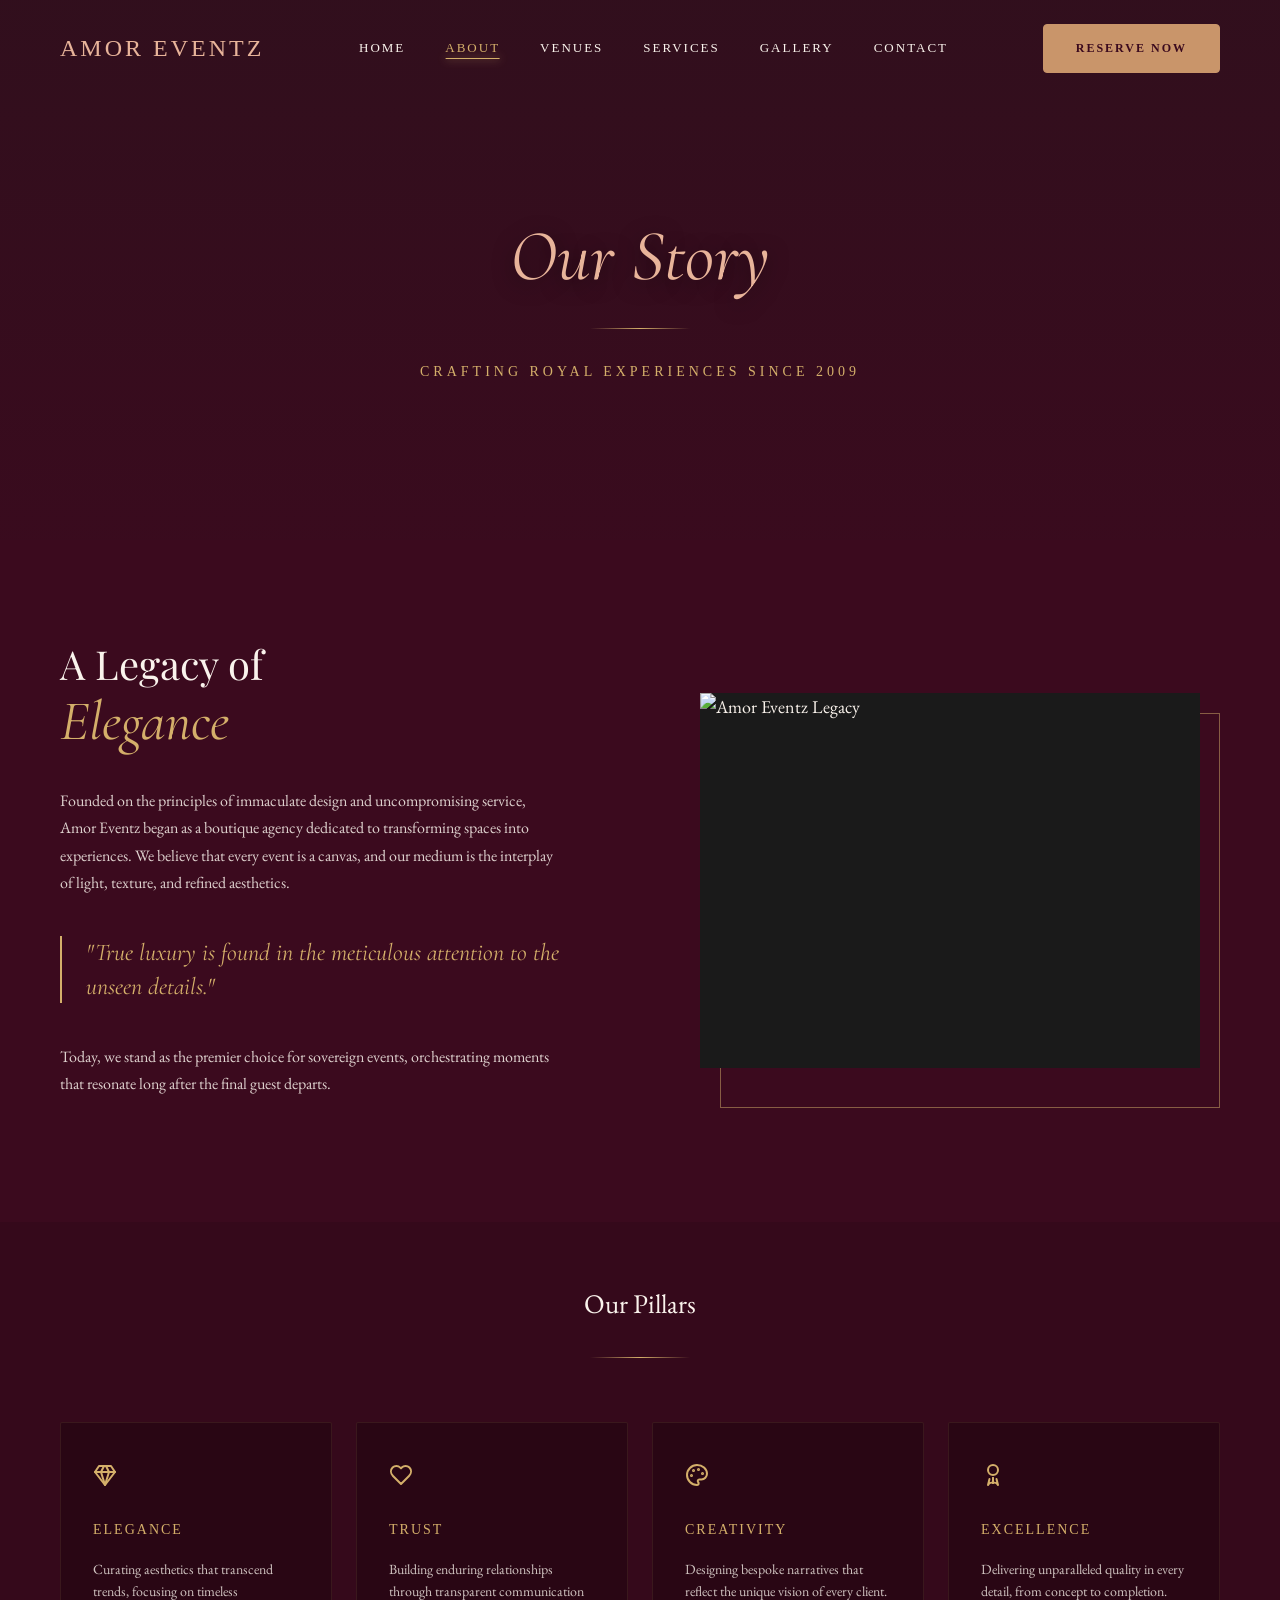
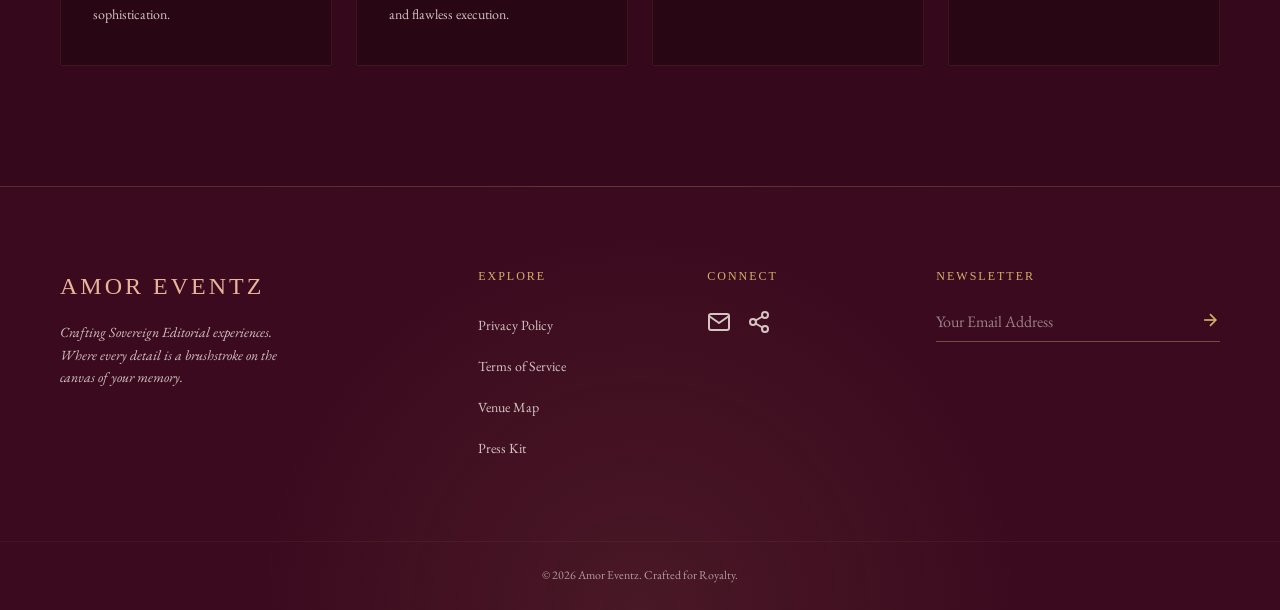
==== about.html @ 38bc00d8 "Initialize project and implement premium redesign with Taj-style sections and fixed navigation" ====
﻿<!DOCTYPE html>
<html lang="en">

<head>
    <meta charset="UTF-8">
    <meta name="viewport" content="width=device-width, initial-scale=1.0">
    <title>About Us | Amor Eventz</title>
    <link rel="preconnect" href="https://fonts.googleapis.com">
    <link rel="preconnect" href="https://fonts.gstatic.com" crossorigin>
    <link
        href="https://fonts.googleapis.com/css2?css=Cinzel:wght@400;600&family=Cormorant+Garamond:ital,wght@0,400;1,600;1,700&family=Playfair+Display:ital,wght@0,400;0,600;1,400&family=EB+Garamond:ital,wght@0,400;1,400&display=swap"
        rel="stylesheet">
    <link rel="stylesheet" href="styles.css">
</head>

<body>
    <nav class="navbar scrolled">
        <div class="nav-container">
            <div class="logo">
                <a href="index.html" class="logo-text">AMOR EVENTZ</a>
            </div>
            <ul class="nav-links">
                <li><a href="index.html">HOME</a></li>
                <li><a href="about.html" class="active">ABOUT</a></li>
                <li><a href="venues.html">VENUES</a></li>
                <li><a href="services.html">SERVICES</a></li>
                <li><a href="gallery.html">GALLERY</a></li>
                <li><a href="contact.html">CONTACT</a></li>
            </ul>
            <a href="pricing.html" class="btn btn-primary">RESERVE NOW</a>
        </div>
    </nav>

    <!-- About Header -->
    <header class="about-header">
        <div class="about-header-bg" style="background-image: url('assets/about-header-placeholder.jpg');"></div>
        <div class="hero-overlay"></div>
        <div class="about-header-content reveal">
            <h1 class="about-title">Our Story</h1>
            <div class="divider-center"></div>
            <p class="about-subtitle">CRAFTING ROYAL EXPERIENCES SINCE 2009</p>
        </div>
    </header>

    <!-- Legacy Section -->
    <section class="legacy-section">
        <div class="legacy-container">
            <div class="legacy-content reveal">
                <h2 class="legacy-title">A Legacy of<br><span>Elegance</span></h2>
                <p>Founded on the principles of immaculate design and uncompromising service, Amor Eventz began as a
                    boutique agency dedicated to transforming spaces into experiences. We believe that every event is a
                    canvas, and our medium is the interplay of light, texture, and refined aesthetics.</p>
                <div class="quote-block">
                    "True luxury is found in the meticulous attention to the unseen details."
                </div>
                <p>Today, we stand as the premier choice for sovereign events, orchestrating moments that resonate long
                    after the final guest departs.</p>
            </div>
            <div class="legacy-image-wrapper reveal delay-1">
                <div class="legacy-image-border"></div>
                <div class="legacy-image">
                    <!-- User provided image goes here -->
                    <img src="assets/legacy-placeholder.jpg" alt="Amor Eventz Legacy">
                </div>
            </div>
        </div>
    </section>

    <!-- Pillars Section -->
    <section class="pillars-section">
        <div class="section-header reveal">
            <h2 class="section-title text-center">Our Pillars</h2>
            <div class="divider-center"></div>
        </div>

        <div class="pillars-grid">
            <div class="pillar-card reveal">
                <div class="pillar-icon">
                    <svg width="24" height="24" viewBox="0 0 24 24" fill="none" stroke="currentColor" stroke-width="2"
                        stroke-linecap="round" stroke-linejoin="round">
                        <path d="M6 3h12l4 6-10 13L2 9Z"></path>
                        <path d="M11 3 8 9l4 13 4-13-3-6"></path>
                        <path d="M2 9h20"></path>
                    </svg>
                </div>
                <h3>ELEGANCE</h3>
                <p>Curating aesthetics that transcend trends, focusing on timeless sophistication.</p>
            </div>

            <div class="pillar-card reveal delay-1">
                <div class="pillar-icon">
                    <svg width="24" height="24" viewBox="0 0 24 24" fill="none" stroke="currentColor" stroke-width="2"
                        stroke-linecap="round" stroke-linejoin="round">
                        <path
                            d="M20.42 4.58a5.4 5.4 0 0 0-7.65 0l-.77.78-.77-.78a5.4 5.4 0 0 0-7.65 0C1.46 6.7 1.33 10.28 4 13l8 8 8-8c2.67-2.72 2.54-6.3.42-8.42z">
                        </path>
                    </svg>
                </div>
                <h3>TRUST</h3>
                <p>Building enduring relationships through transparent communication and flawless execution.</p>
            </div>

            <div class="pillar-card reveal delay-2">
                <div class="pillar-icon">
                    <svg width="24" height="24" viewBox="0 0 24 24" fill="none" stroke="currentColor" stroke-width="2"
                        stroke-linecap="round" stroke-linejoin="round">
                        <circle cx="13.5" cy="6.5" r=".5" fill="currentColor"></circle>
                        <circle cx="17.5" cy="10.5" r=".5" fill="currentColor"></circle>
                        <circle cx="8.5" cy="7.5" r=".5" fill="currentColor"></circle>
                        <circle cx="6.5" cy="12.5" r=".5" fill="currentColor"></circle>
                        <path
                            d="M12 2C6.5 2 2 6.5 2 12s4.5 10 10 10c.926 0 1.648-.746 1.648-1.688 0-.437-.18-.835-.437-1.125-.29-.289-.438-.652-.438-1.125a1.64 1.64 0 0 1 1.668-1.668h1.996c3.051 0 5.555-2.503 5.555-5.554C21.965 6.012 17.461 2 12 2z">
                        </path>
                    </svg>
                </div>
                <h3>CREATIVITY</h3>
                <p>Designing bespoke narratives that reflect the unique vision of every client.</p>
            </div>

            <div class="pillar-card reveal delay-3">
                <div class="pillar-icon">
                    <svg width="24" height="24" viewBox="0 0 24 24" fill="none" stroke="currentColor" stroke-width="2"
                        stroke-linecap="round" stroke-linejoin="round">
                        <path d="M12 15v5s3-1.5 5 2l-1.5-6"></path>
                        <path d="M12 15v5s-3-1.5-5 2l1.5-6"></path>
                        <circle cx="12" cy="7" r="5"></circle>
                    </svg>
                </div>
                <h3>EXCELLENCE</h3>
                <p>Delivering unparalleled quality in every detail, from concept to completion.</p>
            </div>
        </div>
    </section>

    <!-- Footer -->
    <footer class="footer border-top">
        <div class="footer-container">
            <div class="footer-brand">
                <a href="index.html" class="logo-text">AMOR EVENTZ</a>
                <p style="margin-top: 16px; font-size: 14px; opacity: 0.8; max-width: 250px;">Crafting Sovereign
                    Editorial experiences. Where every detail is a brushstroke on the canvas of your memory.</p>
            </div>
            <div class="footer-links">
                <h4>EXPLORE</h4>
                <ul>
                    <li><a href="#">Privacy Policy</a></li>
                    <li><a href="#">Terms of Service</a></li>
                    <li><a href="#">Venue Map</a></li>
                    <li><a href="#">Press Kit</a></li>
                </ul>
            </div>
            <div class="footer-social">
                <h4>CONNECT</h4>
                <div class="social-icons">
                    <svg width="24" height="24" viewBox="0 0 24 24" fill="none" stroke="currentColor" stroke-width="2"
                        stroke-linecap="round" stroke-linejoin="round">
                        <path d="M4 4h16c1.1 0 2 .9 2 2v12c0 1.1-.9 2-2 2H4c-1.1 0-2-.9-2-2V6c0-1.1.9-2 2-2z"></path>
                        <polyline points="22,6 12,13 2,6"></polyline>
                    </svg>
                    <svg width="24" height="24" viewBox="0 0 24 24" fill="none" stroke="currentColor" stroke-width="2"
                        stroke-linecap="round" stroke-linejoin="round">
                        <circle cx="18" cy="5" r="3"></circle>
                        <circle cx="6" cy="12" r="3"></circle>
                        <circle cx="18" cy="19" r="3"></circle>
                        <line x1="8.59" y1="13.51" x2="15.42" y2="17.49"></line>
                        <line x1="15.41" y1="6.51" x2="8.59" y2="10.49"></line>
                    </svg>
                </div>
            </div>
            <div class="footer-newsletter">
                <h4>NEWSLETTER</h4>
                <form class="newsletter-form">
                    <input type="email" placeholder="Your Email Address">
                    <button type="submit">
                        <svg width="20" height="20" viewBox="0 0 24 24" fill="none" stroke="currentColor"
                            stroke-width="2">
                            <line x1="5" y1="12" x2="19" y2="12"></line>
                            <polyline points="12 5 19 12 12 19"></polyline>
                        </svg>
                    </button>
                </form>
            </div>
        </div>
        <div class="footer-bottom">
            <p>&copy; 2026 Amor Eventz. Crafted for Royalty.</p>
        </div>
    </footer>

    <script src="script.js"></script>
</body>

</html>
---- styles.css ----
﻿:root {
    /* Color Palette */
    --clr-burgundy: #3B0A1E;
    --clr-rose-gold: #C9956A;
    --clr-rose-gold-light: #E8B49A;
    --clr-warm-gold: #D4AF6A;
    --clr-blush: #F2C4C4;
    --clr-ivory: #FAF3EC;
    --clr-charcoal: #1A1A1A;
    --clr-teal: #2A7F8A;

    /* Typography */
    --font-display: 'Cormorant Garamond', serif;
    --font-heading: 'Playfair Display', serif;
    --font-nav: 'Cinzel', serif;
    --font-body: 'EB Garamond', serif;

    /* Layout */
    --container-width: 1440px;
    --side-margin: 120px;
    --grid-gap: 80px;

    /* Shadows */
    --shadow-gold: 0 10px 30px rgba(201, 149, 106, 0.25);
    
    /* Transitions */
    --transition-smooth: all 0.4s cubic-bezier(0.25, 1, 0.5, 1);
}

* {
    margin: 0;
    padding: 0;
    box-sizing: border-box;
}

html {
    scroll-behavior: smooth;
}

body {
    background-color: var(--clr-burgundy);
    color: var(--clr-ivory);
    font-family: var(--font-body);
    font-size: 18px;
    line-height: 1.6;
    overflow-x: hidden;
}

/* Typography Base */
h1, h2, h3, h4, .subtitle {
    margin: 0;
    font-weight: normal;
}

.subtitle {
    font-family: var(--font-nav);
    font-size: 14px;
    letter-spacing: 4px;
    color: var(--clr-warm-gold);
    text-transform: uppercase;
}

.logo-text {
    font-family: var(--font-nav);
    font-size: 24px;
    letter-spacing: 3px;
    color: var(--clr-rose-gold-light);
}

a {
    text-decoration: none;
    color: inherit;
}

ul {
    list-style: none;
}

/* Utility */
.text-center {
    text-align: center;
}

.divider, .divider-center {
    width: 100px;
    height: 1px;
    background: linear-gradient(90deg, transparent, var(--clr-warm-gold), transparent);
    margin: 32px 0;
}
.divider-center {
    margin: 32px auto;
}

/* Navigation */
.navbar {
    position: fixed;
    top: 0;
    width: 100%;
    z-index: 1000;
    padding: 24px 0;
    transition: var(--transition-smooth);
}

.navbar.scrolled {
    background: rgba(59, 10, 30, 0.95);
    backdrop-filter: blur(10px);
    padding: 16px 0;
    box-shadow: 0 4px 20px rgba(0,0,0,0.3);
}

.nav-container {
    max-width: var(--container-width);
    margin: 0 auto;
    padding: 0 var(--side-margin);
    display: flex;
    justify-content: space-between;
    align-items: center;
}

.nav-links {
    display: flex;
    gap: 40px;
    font-family: var(--font-nav);
    font-size: 13px;
    letter-spacing: 2px;
}

.nav-links li a {
    position: relative;
    padding-bottom: 4px;
    transition: color 0.3s ease;
}

.nav-links li a::after {
    content: '';
    position: absolute;
    bottom: 0;
    left: 50%;
    width: 0;
    height: 1px;
    background-color: var(--clr-warm-gold);
    transition: var(--transition-smooth);
    transform: translateX(-50%);
    box-shadow: 0 0 8px var(--clr-warm-gold);
}

.nav-links li a:hover {
    color: var(--clr-warm-gold);
}

.nav-links li a:hover::after {
    width: 100%;
}

/* Buttons */
.btn {
    font-family: var(--font-nav);
    font-size: 12px;
    letter-spacing: 2px;
    padding: 14px 32px;
    border-radius: 4px;
    cursor: pointer;
    transition: var(--transition-smooth);
    text-transform: uppercase;
    display: inline-block;
}

.btn-primary {
    background-color: var(--clr-rose-gold);
    color: var(--clr-burgundy);
    border: 1px solid var(--clr-rose-gold);
    font-weight: 600;
}

.btn-primary:hover {
    background-color: var(--clr-rose-gold-light);
    border-color: var(--clr-rose-gold-light);
    box-shadow: var(--shadow-gold);
}

.btn-outline {
    background-color: transparent;
    color: var(--clr-ivory);
    border: 1px solid var(--clr-warm-gold);
    border-top: 1px solid var(--clr-warm-gold);
    border-bottom: 1px solid var(--clr-warm-gold);
    border-left: none;
    border-right: none;
    padding: 12px 32px;
    border-radius: 0;
}

.btn-outline:hover {
    background-color: rgba(212, 175, 106, 0.1);
    color: var(--clr-warm-gold);
    text-shadow: 0 0 8px rgba(212, 175, 106, 0.5);
}

/* Hero Section */
.hero {
    height: 100vh;
    display: flex;
    align-items: center;
    justify-content: center;
    text-align: center;
    position: relative;
    background: url('assets/hero_background.png') no-repeat center center / cover;
}

.hero-overlay {
    position: absolute;
    inset: 0;
    z-index: 2;
    background: linear-gradient(to right, rgba(10,0,5,0.75) 0%, rgba(10,0,5,0.3) 55%, rgba(10,0,5,0.05) 100%), linear-gradient(to top, rgba(10,0,5,0.9) 0%, rgba(10,0,5,0.3) 40%, transparent 100%);
}

.hero-content {
    position: relative;
    z-index: 10;
    max-width: 900px;
    padding: 0 20px;
}

.hero .subtitle {
    margin-bottom: 24px;
}

.hero-title {
    font-family: var(--font-display);
    font-size: 88px;
    font-style: italic;
    font-weight: 600;
    color: var(--clr-rose-gold-light);
    line-height: 1.1;
    margin-bottom: 16px;
    text-shadow: 0 4px 20px rgba(0,0,0,0.5);
}

.hero .divider {
    margin: 40px auto;
}

/* Marquee Section */
.marquee-section {
    padding: 24px 0;
    border-top: 1px solid rgba(212, 175, 106, 0.2);
    border-bottom: 1px solid rgba(212, 175, 106, 0.2);
    font-family: var(--font-nav);
    font-size: 12px;
    letter-spacing: 4px;
    color: var(--clr-warm-gold);
    background: rgba(0,0,0,0.2);
    overflow: hidden;
}

.marquee {
    width: 100%;
    overflow: hidden;
    white-space: nowrap;
}

.marquee-inner {
    display: inline-block;
    animation: marquee 30s linear infinite;
}

.marquee-inner span {
    padding-right: 40px;
}

@keyframes marquee {
    0% { transform: translateX(0); }
    100% { transform: translateX(-50%); }
}

/* About Section */
.about {
    max-width: var(--container-width);
    margin: 128px auto;
    padding: 0 var(--side-margin);
}

.about-container {
    display: grid;
    grid-template-columns: 1.2fr 1fr;
    gap: var(--grid-gap);
    align-items: center;
}

.about-images {
    position: relative;
    height: 600px;
}

.about-images img {
    position: absolute;
    width: 70%;
    height: 80%;
    object-fit: cover;
    border-radius: 0; /* Editorial style */
    box-shadow: 0 20px 50px rgba(0,0,0,0.5);
    transition: var(--transition-smooth);
}

.img-back {
    top: 0;
    left: 0;
    z-index: 1;
}

.img-front {
    bottom: 0;
    right: 0;
    z-index: 2;
    width: 60% !important;
    height: 70% !important;
}

.about-images:hover .img-front {
    transform: translate(-10px, -10px);
    box-shadow: var(--shadow-gold);
}

.about-content {
    padding-right: 40px;
}

.about-content .section-title {
    font-family: var(--font-heading);
    font-size: 40px;
    color: var(--clr-rose-gold);
    margin-bottom: 32px;
    line-height: 1.2;
}

.about-content p {
    color: var(--clr-ivory);
    opacity: 0.9;
    margin-bottom: 48px;
    font-size: 18px;
}

.stats {
    display: flex;
    justify-content: space-between;
    border-top: 1px solid rgba(212, 175, 106, 0.2);
    border-bottom: 1px solid rgba(212, 175, 106, 0.2);
    padding: 32px 0;
}

.stat-item {
    text-align: center;
    border-right: 1px solid rgba(212, 175, 106, 0.2);
    padding: 0 16px;
    flex: 1;
}
.stat-item:last-child {
    border-right: none;
}

.stat-number {
    display: block;
    font-family: var(--font-heading);
    font-size: 36px;
    color: var(--clr-ivory);
    margin-bottom: 8px;
}

.stat-label {
    font-family: var(--font-nav);
    font-size: 10px;
    letter-spacing: 2px;
    color: var(--clr-warm-gold);
}

/* Venues Section */
.venues {
    background-color: rgba(0,0,0,0.15);
    padding: 128px 0;
}

.venues .section-header {
    text-align: center;
    max-width: var(--container-width);
    margin: 0 auto 64px auto;
}

.venues .section-header .section-title {
    font-family: var(--font-heading);
    font-size: 48px;
    color: var(--clr-rose-gold-light);
    margin-top: 16px;
}

.venues-grid {
    max-width: var(--container-width);
    margin: 0 auto 64px auto;
    padding: 0 var(--side-margin);
    display: grid;
    grid-template-columns: repeat(3, 1fr);
    gap: 40px;
}

.venue-card {
    background: transparent;
    border-radius: 8px;
    overflow: hidden;
    cursor: pointer;
    transition: var(--transition-smooth);
}

.card-image-wrapper {
    position: relative;
    overflow: hidden;
    border-radius: 8px;
    margin-bottom: 24px;
    aspect-ratio: 4/5;
}

.card-image-wrapper img {
    width: 100%;
    height: 100%;
    object-fit: cover;
    transition: var(--transition-smooth);
}

.card-image-wrapper::after {
    content: '';
    position: absolute;
    inset: 0;
    box-shadow: inset 0 0 100px rgba(59, 10, 30, 0.8);
    pointer-events: none;
}

.venue-card:hover .card-image-wrapper img {
    transform: scale(1.05);
}

.venue-card:hover {
    transform: translateY(-10px);
}

.card-content h3 {
    font-family: var(--font-heading);
    font-size: 28px;
    color: var(--clr-warm-gold);
    margin-bottom: 8px;
}

.card-content p {
    font-family: var(--font-nav);
    font-size: 10px;
    letter-spacing: 2px;
    color: var(--clr-ivory);
    opacity: 0.6;
}

/* Footer */
.footer {
    padding: 80px 0 24px 0;
    background: var(--clr-burgundy);
    background-image: radial-gradient(circle at bottom center, rgba(201, 149, 106, 0.1) 0%, transparent 50%);
    border-top: 1px solid rgba(212, 175, 106, 0.2);
}

.footer-container {
    max-width: var(--container-width);
    margin: 0 auto;
    padding: 0 var(--side-margin);
    display: grid;
    grid-template-columns: 2fr 1fr 1fr 1.5fr;
    gap: 40px;
    margin-bottom: 80px;
}

.footer-brand p {
    font-family: var(--font-body);
    font-style: italic;
    opacity: 0.8;
    margin-top: 16px;
    max-width: 250px;
}

.footer h4 {
    font-family: var(--font-nav);
    font-size: 12px;
    letter-spacing: 2px;
    color: var(--clr-warm-gold);
    margin-bottom: 24px;
}

.footer-links ul {
    display: flex;
    flex-direction: column;
    gap: 12px;
}

.footer-links li a {
    font-size: 14px;
    opacity: 0.8;
    transition: var(--transition-smooth);
}

.footer-links li a:hover {
    color: var(--clr-rose-gold);
    opacity: 1;
}

.social-icons {
    display: flex;
    gap: 16px;
}

.social-icons svg {
    cursor: pointer;
    opacity: 0.8;
    transition: var(--transition-smooth);
}

.social-icons svg:hover {
    color: var(--clr-rose-gold);
    opacity: 1;
}

.newsletter-form {
    display: flex;
    border-bottom: 1px solid rgba(212, 175, 106, 0.4);
    padding-bottom: 8px;
}

.newsletter-form input {
    background: transparent;
    border: none;
    color: var(--clr-ivory);
    font-family: var(--font-body);
    font-size: 16px;
    flex-grow: 1;
    outline: none;
}

.newsletter-form input::placeholder {
    color: rgba(250, 243, 236, 0.5);
}

.newsletter-form button {
    background: transparent;
    border: none;
    color: var(--clr-warm-gold);
    cursor: pointer;
    transition: var(--transition-smooth);
}

.newsletter-form button:hover {
    color: var(--clr-rose-gold);
    transform: translateX(4px);
}

.footer-bottom {
    text-align: center;
    padding-top: 24px;
    border-top: 1px solid rgba(212, 175, 106, 0.1);
    font-size: 12px;
    opacity: 0.6;
}

/* Animations */
.reveal {
    opacity: 0;
    transform: translateY(40px);
    transition: all 0.8s cubic-bezier(0.25, 1, 0.5, 1);
}

.reveal.active {
    opacity: 1;
    transform: translateY(0);
}

.delay-1 { transition-delay: 0.2s; }
.delay-2 { transition-delay: 0.4s; }

/* Responsive adjustments */
@media (max-width: 1280px) {
    :root {
        --side-margin: 60px;
    }
}
@media (max-width: 900px) {
    .about-container, .venues-grid, .footer-container {
        grid-template-columns: 1fr;
    }
    .about-images {
        height: 400px;
    }
    .nav-links {
        display: none;
    }
}
/* ===== VENUES PAGE STYLES ===== */

/* Active Nav Link */
.nav-links li a.active {
    color: var(--clr-warm-gold);
}
.nav-links li a.active::after {
    width: 100%;
}

/* Page Header */
.page-header {
    background-color: var(--clr-burgundy);
    padding: 180px var(--side-margin) 32px var(--side-margin);
    max-width: var(--container-width);
    margin: 0 auto;
}
.page-header-container {
    display: flex;
    justify-content: space-between;
    align-items: flex-end;
    border-bottom: 1px solid rgba(212, 175, 106, 0.2);
    padding-bottom: 32px;
}
.page-title {
    font-family: var(--font-display);
    font-size: 72px;
    font-style: italic;
    color: var(--clr-rose-gold-light);
    line-height: 1;
    margin-top: 16px;
}
.btn.border-all {
    border: 1px solid var(--clr-warm-gold);
    display: flex;
    align-items: center;
}

/* Filter Bar */
.filter-bar {
    max-width: var(--container-width);
    margin: 0 auto;
    padding: 0 var(--side-margin);
    margin-bottom: 64px;
}
.filter-menu {
    display: flex;
    justify-content: center;
    gap: 64px;
    margin-top: 32px;
}
.filter-menu li a {
    font-family: var(--font-nav);
    font-size: 11px;
    letter-spacing: 2px;
    color: var(--clr-ivory);
    opacity: 0.6;
    padding-bottom: 8px;
    transition: var(--transition-smooth);
    text-transform: uppercase;
}
.filter-menu li a:hover, .filter-menu li a.active {
    opacity: 1;
    color: var(--clr-warm-gold);
    border-bottom: 2px solid var(--clr-warm-gold);
}
.filter-divider {
    height: 1px;
    background-color: rgba(212, 175, 106, 0.2);
    margin-top: 24px;
}

/* Venue List */
.venue-list {
    max-width: var(--container-width);
    margin: 0 auto 128px auto;
    padding: 0 var(--side-margin);
}

.venue-row {
    display: grid;
    grid-template-columns: 1fr 1.2fr;
    gap: var(--grid-gap);
    align-items: center;
    margin-bottom: 128px;
}

.venue-row.reverse {
    grid-template-columns: 1.2fr 1fr;
}

.venue-info {
    padding: 32px 0;
}

.venue-title {
    font-family: var(--font-display);
    font-size: 48px;
    font-style: italic;
    color: var(--clr-warm-gold);
    margin-bottom: 24px;
}

.venue-desc {
    font-size: 16px;
    opacity: 0.85;
    margin-bottom: 40px;
    max-width: 90%;
}

.venue-stats {
    display: flex;
    gap: 64px;
    border-top: 1px solid rgba(212, 175, 106, 0.2);
    border-bottom: 1px solid rgba(212, 175, 106, 0.2);
    padding: 24px 0;
    margin-bottom: 40px;
    background: rgba(0,0,0,0.1);
}

.v-stat {
    display: flex;
    flex-direction: column;
    padding-left: 24px;
}

.v-stat-label {
    font-family: var(--font-nav);
    font-size: 10px;
    letter-spacing: 2px;
    color: var(--clr-warm-gold);
    margin-bottom: 8px;
}

.v-stat-val {
    font-family: var(--font-body);
    font-size: 20px;
    color: var(--clr-ivory);
}

.venue-image .image-placeholder {
    width: 100%;
    aspect-ratio: 1/1;
    background-color: rgba(255,255,255,0.05); /* Placeholder background */
    border-radius: 4px;
    overflow: hidden;
    position: relative;
    border: 1px solid rgba(212, 175, 106, 0.1);
}

.venue-image img {
    width: 100%;
    height: 100%;
    object-fit: cover;
    display: block;
}

/* Virtual Tour Section */
.virtual-tour {
    position: relative;
    height: 600px;
    display: flex;
    align-items: center;
    justify-content: center;
    overflow: hidden;
    margin-bottom: 120px;
}
.tour-bg-placeholder {
    position: absolute;
    inset: 0;
    background-color: var(--clr-charcoal);
    background-size: cover;
    background-position: center;
    opacity: 0.5;
}
.tour-overlay {
    position: absolute;
    inset: 0;
    background: linear-gradient(135deg, rgba(59, 10, 30, 0.6) 0%, rgba(20, 0, 10, 0.8) 100%);
}
.tour-box {
    position: relative;
    z-index: 10;
    background: rgba(59, 10, 30, 0.4);
    backdrop-filter: blur(12px);
    border: 1px solid rgba(212, 175, 106, 0.3);
    padding: 64px 80px;
    text-align: center;
    border-radius: 4px;
    box-shadow: 0 20px 40px rgba(0,0,0,0.5);
}
.tour-box .subtitle {
    margin-bottom: 16px;
}
.tour-title {
    font-family: var(--font-display);
    font-size: 40px;
    font-style: italic;
    color: var(--clr-warm-gold);
    margin-bottom: 40px;
}
.play-btn {
    width: 64px;
    height: 64px;
    border: 1px solid var(--clr-ivory);
    background: transparent;
    color: var(--clr-ivory);
    display: inline-flex;
    align-items: center;
    justify-content: center;
    cursor: pointer;
    transition: var(--transition-smooth);
    border-radius: 2px;
}
.play-btn:hover {
    background: var(--clr-warm-gold);
    border-color: var(--clr-warm-gold);
    color: var(--clr-burgundy);
    box-shadow: 0 0 20px rgba(212, 175, 106, 0.5);
}
.play-btn svg {
    margin-left: 4px;
}

/* Responsive adjustments for Venues */
@media (max-width: 900px) {
    .page-header-container {
        flex-direction: column;
        align-items: flex-start;
        gap: 24px;
    }
    .venue-row, .venue-row.reverse {
        grid-template-columns: 1fr;
    }
    .venue-row.reverse .venue-image {
        order: -1; /* Always image first on mobile if possible, or leave as is */
    }
    .venue-stats {
        flex-direction: column;
        gap: 16px;
        padding-left: 16px;
    }
    .v-stat {
        padding-left: 0;
    }
    .tour-box {
        padding: 40px 32px;
        width: 90%;
    }
}


/* ===== SERVICES PAGE STYLES ===== */

/* Services Header */
.services-header {
    position: relative;
    height: 70vh;
    display: flex;
    align-items: center;
    justify-content: center;
    text-align: center;
    overflow: hidden;
}
.services-header-bg {
    position: absolute;
    inset: 0;
    background-size: cover;
    background-position: center;
    background-color: var(--clr-charcoal);
    z-index: 0;
}
.services-header .hero-overlay {
    background: linear-gradient(to bottom, rgba(59, 10, 30, 0.7) 0%, rgba(59, 10, 30, 0.95) 100%);
}
.services-header-content {
    position: relative;
    z-index: 10;
    max-width: 800px;
    padding: 0 var(--side-margin);
    margin-top: 80px;
}
.services-title {
    font-family: var(--font-display);
    font-size: 72px;
    font-style: italic;
    color: var(--clr-rose-gold-light);
    line-height: 1.1;
    text-shadow: 0 4px 20px rgba(0,0,0,0.5);
}
.services-subtitle {
    font-size: 20px;
    color: var(--clr-ivory);
    opacity: 0.9;
    line-height: 1.6;
}

/* Royal Offerings */
.offerings {
    padding: 100px 0;
    background-color: rgba(0,0,0,0.1);
}
.offerings-grid {
    max-width: var(--container-width);
    margin: 0 auto;
    padding: 0 var(--side-margin);
    display: grid;
    grid-template-columns: repeat(3, 1fr);
    gap: 40px;
}
.offering-card {
    background: rgba(30, 5, 15, 0.5);
    border: 1px solid rgba(212, 175, 106, 0.1);
    border-radius: 8px;
    padding: 48px 40px;
    transition: var(--transition-smooth);
    position: relative;
    overflow: hidden;
}
.offering-card::before {
    content: '';
    position: absolute;
    top: 0;
    left: 0;
    right: 0;
    height: 3px;
    background: linear-gradient(90deg, transparent, var(--clr-warm-gold), transparent);
    opacity: 0;
    transition: var(--transition-smooth);
}
.offering-card:hover {
    transform: translateY(-8px);
    box-shadow: 0 20px 40px rgba(0,0,0,0.3);
    border-color: rgba(212, 175, 106, 0.3);
    background: rgba(45, 8, 23, 0.8);
}
.offering-card:hover::before {
    opacity: 1;
}
.offering-icon {
    font-size: 32px;
    margin-bottom: 24px;
    color: var(--clr-warm-gold);
}
.offering-title {
    font-family: var(--font-heading);
    font-size: 24px;
    color: var(--clr-warm-gold);
    margin-bottom: 16px;
    font-weight: 400;
}
.offering-desc {
    font-size: 14px;
    opacity: 0.8;
    margin-bottom: 24px;
    line-height: 1.7;
}
.offering-list {
    list-style: none;
}
.offering-list li {
    font-size: 13px;
    opacity: 0.7;
    margin-bottom: 12px;
    position: relative;
    padding-left: 16px;
}
.offering-list li::before {
    content: '" ';
    color: var(--clr-warm-gold);
    position: absolute;
    left: 0;
    top: -2px;
}

/* The Journey to Perfection */
.journey {
    padding: 100px 0 120px 0;
}
.journey-container {
    max-width: 1000px;
    margin: 64px auto 0 auto;
    position: relative;
    padding: 0 40px;
}
.journey-line {
    position: absolute;
    top: 32px;
    left: 100px;
    right: 100px;
    height: 1px;
    border-top: 1px dashed rgba(212, 175, 106, 0.4);
    z-index: 1;
}
.journey-steps {
    display: flex;
    justify-content: space-between;
    position: relative;
    z-index: 2;
}
.journey-step {
    text-align: center;
    width: 200px;
    display: flex;
    flex-direction: column;
    align-items: center;
}
.step-icon-box {
    width: 64px;
    height: 64px;
    background: var(--clr-burgundy);
    border: 1px solid var(--clr-warm-gold);
    border-radius: 8px; /* Slightly rounded square */
    display: flex;
    align-items: center;
    justify-content: center;
    color: var(--clr-warm-gold);
    margin-bottom: 24px;
    transition: var(--transition-smooth);
    box-shadow: 0 4px 10px rgba(0,0,0,0.3);
}
.journey-step:hover .step-icon-box {
    background: rgba(212, 175, 106, 0.1);
    transform: scale(1.1);
    box-shadow: 0 0 20px rgba(212, 175, 106, 0.3);
}
.step-title {
    font-family: var(--font-nav);
    font-size: 13px;
    letter-spacing: 2px;
    color: var(--clr-warm-gold);
    margin-bottom: 12px;
}
.step-desc {
    font-size: 12px;
    opacity: 0.7;
    line-height: 1.6;
}

/* Bespoke Enhancements */
.enhancements {
    padding: 60px 0 120px 0;
    background: rgba(0,0,0,0.15);
    border-top: 1px solid rgba(212, 175, 106, 0.1);
}
.enhancements-list {
    max-width: 900px;
    margin: 0 auto;
    display: flex;
    flex-wrap: wrap;
    justify-content: center;
    gap: 16px;
    padding: 0 20px;
}
.enhancement-tag {
    font-family: var(--font-nav);
    font-size: 10px;
    letter-spacing: 2px;
    color: var(--clr-ivory);
    border: 1px solid rgba(212, 175, 106, 0.3);
    padding: 12px 24px;
    border-radius: 4px;
    transition: var(--transition-smooth);
    cursor: default;
}
.enhancement-tag:hover {
    border-color: var(--clr-warm-gold);
    color: var(--clr-warm-gold);
    background: rgba(212, 175, 106, 0.05);
}

/* Responsive Adjustments for Services */
@media (max-width: 900px) {
    .offerings-grid {
        grid-template-columns: 1fr;
    }
    .journey-line {
        display: none;
    }
    .journey-steps {
        flex-direction: column;
        gap: 48px;
        align-items: center;
    }
    .journey-step {
        width: 80%;
    }
    .services-title {
        font-size: 48px;
    }
}


/* ===== GALLERY PAGE STYLES ===== */

/* Gallery Header */
.gallery-header {
    padding: 180px var(--side-margin) 60px var(--side-margin);
    background-color: var(--clr-burgundy);
    display: flex;
    justify-content: center;
}
.gallery-header-box {
    position: relative;
    max-width: 900px;
    width: 100%;
    border: 1px solid rgba(212, 175, 106, 0.2);
    border-radius: 4px;
    overflow: hidden;
    padding: 64px 40px;
    display: flex;
    align-items: center;
    justify-content: center;
}
.gallery-header-bg {
    position: absolute;
    inset: 0;
    background-size: cover;
    background-position: center;
    opacity: 0.2; /* Subtle background image */
    background-color: var(--clr-charcoal);
}
.gallery-header-content {
    position: relative;
    z-index: 10;
    text-align: center;
}
.gallery-title {
    font-family: var(--font-display);
    font-size: 56px;
    font-style: italic;
    color: var(--clr-warm-gold);
    margin-bottom: 16px;
}
.gallery-subtitle {
    font-size: 16px;
    color: var(--clr-ivory);
    opacity: 0.9;
    max-width: 600px;
    margin: 0 auto;
    line-height: 1.6;
}

/* Gallery Grid */
.gallery-photos {
    padding-bottom: 80px;
}
.gallery-grid {
    max-width: var(--container-width);
    margin: 0 auto;
    padding: 0 var(--side-margin);
    display: grid;
    grid-template-columns: repeat(3, 1fr);
    gap: 32px;
}
.gallery-item {
    aspect-ratio: 1/1;
    overflow: hidden;
    border-radius: 4px;
    background: rgba(255,255,255,0.05); /* Placeholder bg */
}
.gallery-item img {
    width: 100%;
    height: 100%;
    object-fit: cover;
    transition: var(--transition-smooth);
}
.gallery-item:hover img {
    transform: scale(1.05);
}

/* Videos Section */
.gallery-videos {
    padding: 100px 0 120px 0;
    background: rgba(0,0,0,0.15);
    border-top: 1px solid rgba(212, 175, 106, 0.1);
    border-bottom: 1px solid rgba(212, 175, 106, 0.1);
}
.videos-header .section-title {
    font-family: var(--font-display);
    font-size: 40px;
    font-style: italic;
    color: var(--clr-warm-gold);
}
.video-grid {
    max-width: var(--container-width);
    margin: 64px auto 0 auto;
    padding: 0 var(--side-margin);
    display: grid;
    grid-template-columns: repeat(3, 1fr);
    gap: 40px;
}
.video-thumbnail {
    position: relative;
    aspect-ratio: 16/9;
    background: var(--clr-charcoal);
    border-radius: 4px;
    overflow: hidden;
    margin-bottom: 16px;
    cursor: pointer;
}
.video-thumbnail img {
    width: 100%;
    height: 100%;
    object-fit: cover;
    opacity: 0.8;
    transition: var(--transition-smooth);
}
.video-play-btn {
    position: absolute;
    top: 50%;
    left: 50%;
    transform: translate(-50%, -50%);
    background: rgba(30, 5, 15, 0.6);
    border: 1px solid var(--clr-warm-gold);
    width: 56px;
    height: 56px;
    border-radius: 8px; /* Slightly rounded square */
    display: flex;
    align-items: center;
    justify-content: center;
    backdrop-filter: blur(4px);
    transition: var(--transition-smooth);
}
.video-thumbnail:hover img {
    transform: scale(1.05);
    opacity: 1;
}
.video-thumbnail:hover .video-play-btn {
    transform: translate(-50%, -50%) scale(1.1);
    background: rgba(212, 175, 106, 0.2);
    box-shadow: 0 0 20px rgba(212, 175, 106, 0.3);
}
.video-info h4 {
    font-family: var(--font-heading);
    font-size: 16px;
    color: var(--clr-ivory);
    margin-bottom: 4px;
    font-weight: 400;
}
.video-info span {
    font-family: var(--font-nav);
    font-size: 10px;
    letter-spacing: 1px;
    color: var(--clr-warm-gold);
}

/* Instagram Section */
.instagram-section {
    padding: 100px 0 120px 0;
}
.instagram-header {
    text-align: center;
    margin-bottom: 48px;
}
.instagram-handle {
    font-family: var(--font-display);
    font-size: 40px;
    font-style: italic;
    color: var(--clr-warm-gold);
    margin-bottom: 8px;
}
.instagram-grid {
    display: grid;
    grid-template-columns: repeat(6, 1fr);
    width: 100%;
}
.insta-item {
    aspect-ratio: 1/1;
    overflow: hidden;
    position: relative;
    background: rgba(255,255,255,0.05);
}
.insta-item::after {
    content: '';
    position: absolute;
    inset: 0;
    background: rgba(30, 5, 15, 0.6);
    opacity: 0;
    transition: var(--transition-smooth);
}
.insta-item img {
    width: 100%;
    height: 100%;
    object-fit: cover;
    transition: var(--transition-smooth);
}
.insta-item:hover::after {
    opacity: 1;
}
.insta-item:hover img {
    transform: scale(1.05);
}

@media (max-width: 900px) {
    .gallery-grid, .video-grid {
        grid-template-columns: 1fr;
    }
    .instagram-grid {
        grid-template-columns: repeat(3, 1fr);
    }
    .gallery-title {
        font-size: 40px;
    }
}
@media (max-width: 600px) {
    .instagram-grid {
        grid-template-columns: repeat(2, 1fr);
    }
}


/* ===== ABOUT PAGE STYLES ===== */

/* About Header */
.about-header {
    position: relative;
    height: 60vh;
    display: flex;
    align-items: center;
    justify-content: center;
    text-align: center;
    overflow: hidden;
}
.about-header-bg {
    position: absolute;
    inset: 0;
    background-size: cover;
    background-position: center;
    background-color: var(--clr-charcoal);
    z-index: 0;
}
.about-header .hero-overlay {
    background: linear-gradient(to bottom, rgba(59, 10, 30, 0.7) 0%, rgba(59, 10, 30, 0.95) 100%);
}
.about-header-content {
    position: relative;
    z-index: 10;
    max-width: 800px;
    padding: 0 var(--side-margin);
    margin-top: 60px;
}
.about-title {
    font-family: var(--font-display);
    font-size: 72px;
    font-style: italic;
    color: var(--clr-rose-gold-light);
    line-height: 1.1;
    text-shadow: 0 4px 20px rgba(0,0,0,0.5);
}
.about-subtitle {
    font-family: var(--font-nav);
    font-size: 14px;
    letter-spacing: 4px;
    color: var(--clr-warm-gold);
    text-transform: uppercase;
}

/* Legacy Section */
.legacy-section {
    padding: 100px 0;
}
.legacy-container {
    max-width: var(--container-width);
    margin: 0 auto;
    padding: 0 var(--side-margin);
    display: grid;
    grid-template-columns: 1fr 1fr;
    gap: 80px;
    align-items: center;
}
.legacy-content {
    padding-right: 40px;
}
.legacy-title {
    font-family: var(--font-heading);
    font-size: 40px;
    color: var(--clr-ivory);
    margin-bottom: 32px;
    line-height: 1.2;
}
.legacy-title span {
    font-family: var(--font-display);
    font-size: 56px;
    font-style: italic;
    color: var(--clr-warm-gold);
}
.legacy-content p {
    font-size: 16px;
    opacity: 0.85;
    margin-bottom: 24px;
    line-height: 1.7;
}
.quote-block {
    margin: 40px 0;
    padding-left: 24px;
    border-left: 2px solid var(--clr-warm-gold);
    font-family: var(--font-display);
    font-size: 24px;
    font-style: italic;
    color: var(--clr-warm-gold);
    line-height: 1.4;
}

/* Legacy Image with Offset Border */
.legacy-image-wrapper {
    position: relative;
    padding: 20px;
}
.legacy-image-border {
    position: absolute;
    top: 40px;
    right: 0;
    bottom: -20px;
    left: 40px;
    border: 1px solid var(--clr-warm-gold);
    opacity: 0.5;
    z-index: 1;
}
.legacy-image {
    position: relative;
    z-index: 2;
    aspect-ratio: 4/3;
    background: var(--clr-charcoal);
    overflow: hidden;
}
.legacy-image img {
    width: 100%;
    height: 100%;
    object-fit: cover;
}

/* Pillars Section */
.pillars-section {
    padding: 60px 0 120px 0;
    background-color: rgba(0,0,0,0.1);
}
.pillars-grid {
    max-width: var(--container-width);
    margin: 64px auto 0 auto;
    padding: 0 var(--side-margin);
    display: grid;
    grid-template-columns: repeat(4, 1fr);
    gap: 24px;
}
.pillar-card {
    background: rgba(30, 5, 15, 0.5);
    border: 1px solid rgba(212, 175, 106, 0.1);
    padding: 40px 32px;
    text-align: left;
    transition: var(--transition-smooth);
    border-radius: 2px;
}
.pillar-card:hover {
    transform: translateY(-8px);
    border-color: rgba(212, 175, 106, 0.3);
    background: rgba(45, 8, 23, 0.8);
    box-shadow: 0 20px 40px rgba(0,0,0,0.3);
}
.pillar-icon {
    color: var(--clr-warm-gold);
    margin-bottom: 24px;
}
.pillar-card h3 {
    font-family: var(--font-nav);
    font-size: 14px;
    letter-spacing: 2px;
    color: var(--clr-warm-gold);
    margin-bottom: 16px;
}
.pillar-card p {
    font-size: 14px;
    opacity: 0.8;
    line-height: 1.6;
}

@media (max-width: 1100px) {
    .legacy-container {
        grid-template-columns: 1fr;
        gap: 60px;
    }
    .legacy-content {
        padding-right: 0;
    }
    .pillars-grid {
        grid-template-columns: repeat(2, 1fr);
        gap: 24px;
    }
}
@media (max-width: 600px) {
    .pillars-grid {
        grid-template-columns: 1fr;
    }
}


/* ===== CONTACT PAGE STYLES ===== */

/* Contact Header */
.contact-header {
    position: relative;
    height: 50vh;
    display: flex;
    align-items: center;
    justify-content: center;
    text-align: center;
    overflow: hidden;
}
.contact-header-bg {
    position: absolute;
    inset: 0;
    background-size: cover;
    background-position: center;
    background-color: var(--clr-charcoal);
    z-index: 0;
}
.contact-header .hero-overlay {
    background: linear-gradient(to bottom, rgba(59, 10, 30, 0.6) 0%, rgba(26, 26, 26, 0.95) 100%);
}
.contact-header-content {
    position: relative;
    z-index: 10;
    max-width: 800px;
    padding: 0 var(--side-margin);
    margin-top: 60px;
}
.contact-title {
    font-family: var(--font-display);
    font-size: 64px;
    font-style: italic;
    color: var(--clr-rose-gold-light);
    line-height: 1.1;
    text-shadow: 0 4px 20px rgba(0,0,0,0.5);
    margin-bottom: 24px;
}
.contact-subtitle {
    font-family: var(--font-nav);
    font-size: 14px;
    letter-spacing: 4px;
    color: var(--clr-warm-gold);
    text-transform: uppercase;
}

/* Contact Section */
.contact-section {
    padding: 80px 0 120px 0;
}
.contact-container {
    max-width: var(--container-width);
    margin: 0 auto;
    padding: 0 var(--side-margin);
    display: grid;
    grid-template-columns: 1fr 1.2fr;
    gap: 80px;
}
.contact-info {
    padding-top: 20px;
}
.contact-info p {
    font-size: 16px;
    opacity: 0.85;
    margin-bottom: 48px;
    line-height: 1.7;
}

.info-blocks {
    display: flex;
    flex-direction: column;
    gap: 32px;
}
.info-block {
    display: flex;
    align-items: flex-start;
    gap: 20px;
}
.info-icon {
    width: 48px;
    height: 48px;
    border-radius: 50%;
    background: rgba(212, 175, 106, 0.1);
    display: flex;
    align-items: center;
    justify-content: center;
    flex-shrink: 0;
    color: var(--clr-warm-gold);
    border: 1px solid rgba(212, 175, 106, 0.3);
}
.info-text h4 {
    font-family: var(--font-heading);
    font-size: 20px;
    color: var(--clr-ivory);
    margin-bottom: 8px;
}
.info-text p {
    margin-bottom: 0;
    font-size: 15px;
    line-height: 1.6;
    opacity: 0.7;
}

.contact-form-wrapper {
    background: rgba(30, 5, 15, 0.5);
    border: 1px solid rgba(212, 175, 106, 0.15);
    border-radius: 4px;
    padding: 56px 48px !important;
}

.contact-form input[type=\
date\]::-webkit-calendar-picker-indicator {
    filter: invert(1);
    opacity: 0.5;
    cursor: pointer;
}
.contact-form textarea:focus {
    border-color: var(--clr-warm-gold) !important;
    background: rgba(0,0,0,0.4) !important;
}

@media (max-width: 900px) {
    .contact-container {
        grid-template-columns: 1fr;
        gap: 60px;
    }
    .contact-form-wrapper {
        padding: 40px 32px !important;
    }
}
@media (max-width: 600px) {
    .contact-form .form-row {
        grid-template-columns: 1fr;
        gap: 0;
    }
    .contact-form .form-row .form-group {
        margin-bottom: 24px;
    }
}



/* ===== HERO SLIDER FINAL ===== */
.hero {
    background: none !important;
    background-color: #0a0005 !important;
}
.hero-slider {
    position: absolute;
    inset: 0;
    width: 100%;
    height: 100%;
    z-index: 0;
    overflow: hidden;
}
.hero-slide {
    position: absolute;
    inset: 0;
    width: 100%;
    height: 100%;
    background-size: cover;
    background-position: center;
    opacity: 0;
    transform: scale(1.0);
    transition: opacity 2.5s ease-in-out, transform 10s ease-out;
}
.hero-slide.active {
    opacity: 1;
    transform: scale(1.08);
    z-index: 1;
}
.hero-slide.previous {
    opacity: 1;
    transform: scale(1.08);
    z-index: 0;
}
.hero-overlay {
    z-index: 2 !important;
    position: absolute;
}
.hero-content {
    position: relative;
    z-index: 3 !important;
}

/* ===== LUXURY SCROLLBAR ===== */
::-webkit-scrollbar { width: 8px; }
::-webkit-scrollbar-track { background: #1e0410; }
::-webkit-scrollbar-thumb { background: rgba(212,175,106,0.4); border-radius: 4px; }
::-webkit-scrollbar-thumb:hover { background: rgba(212,175,106,0.8); }
::selection { background: #D4AF6A; color: #1e0410; }

/* ===== REVEAL REFINEMENT ===== */
.reveal {
    opacity: 0 !important;
    transform: translateY(50px) !important;
    transition: opacity 1.2s cubic-bezier(0.16, 1, 0.3, 1), transform 1.2s cubic-bezier(0.16, 1, 0.3, 1) !important;
}
.reveal.active {
    opacity: 1 !important;
    transform: translateY(0) !important;
}

/* ===== TOM CARDER HERO REDESIGN ===== */

/* Full-screen hero - no center align anymore */
.hero {
    height: 100vh;
    position: relative;
    overflow: hidden;
    display: flex;
    align-items: flex-end;       /* Content sits at bottom */
    justify-content: flex-start; /* Content left-aligned */
    background: none !important;
    background-color: #0a0005 !important;
}

/* Gradient overlay — heavy at bottom-left for text legibility */
.hero-overlay {
    position: absolute;
    inset: 0;
    z-index: 2;
    background: linear-gradient(
        to right,
        rgba(10, 0, 5, 0.72) 0%,
        rgba(10, 0, 5, 0.35) 55%,
        rgba(10, 0, 5, 0.05) 100%
    ),
    linear-gradient(
        to top,
        rgba(10, 0, 5, 0.85) 0%,
        rgba(10, 0, 5, 0.3) 40%,
        transparent 100%
    );
}

/* Hero text block — left, lower area */
.hero-content {
    position: relative;
    z-index: 3;
    text-align: left;
    padding: 0 80px 180px 100px; /* bottom padding leaves room for thumbnails */
    max-width: 900px;
    width: 100%;
}

.hero .subtitle {
    margin-bottom: 16px;
    opacity: 0.85;
}

.hero-title {
    font-family: var(--font-display);
    font-size: 86px;
    font-style: italic;
    font-weight: 700;
    color: var(--clr-ivory);
    line-height: 1.0;
    margin-bottom: 28px;
    text-shadow: 0 2px 32px rgba(0,0,0,0.6);
    letter-spacing: -1px;
}

.hero-desc {
    font-family: var(--font-body);
    font-size: 17px;
    color: rgba(250, 243, 236, 0.82);
    line-height: 1.65;
    max-width: 460px;
}

/* Thumbnail navigation strip */
.hero-thumbnails {
    position: absolute;
    bottom: 40px;
    left: 100px;
    z-index: 4;
    display: flex;
    gap: 12px;
    align-items: center;
}

.hero-thumb {
    width: 90px;
    height: 62px;
    background-size: cover;
    background-position: center;
    cursor: pointer;
    border: 2px solid transparent;
    border-radius: 3px;
    opacity: 0.55;
    transition: opacity 0.4s ease, border-color 0.4s ease, transform 0.4s ease;
    flex-shrink: 0;
}

.hero-thumb:hover {
    opacity: 0.85;
    transform: translateY(-3px);
}

.hero-thumb.active {
    opacity: 1;
    border-color: var(--clr-warm-gold);
    transform: translateY(-4px);
    box-shadow: 0 6px 20px rgba(0,0,0,0.5);
}

/* Slider stays the same */
.hero-slider {
    position: absolute;
    inset: 0;
    width: 100%;
    height: 100%;
    z-index: 0;
    overflow: hidden;
}
.hero-slide {
    position: absolute;
    inset: 0;
    width: 100%;
    height: 100%;
    background-size: cover;
    background-position: center;
    opacity: 0;
    transform: scale(1.0);
    transition: opacity 2.5s ease-in-out, transform 10s ease-out;
}
.hero-slide.active { opacity: 1; transform: scale(1.06); z-index: 1; }
.hero-slide.previous { opacity: 1; transform: scale(1.06); z-index: 0; }

@media (max-width: 900px) {
    .hero-content { padding: 0 32px 160px 32px; }
    .hero-title { font-size: 52px; }
    .hero-thumbnails { left: 32px; bottom: 32px; }
    .hero-thumb { width: 64px; height: 44px; }
}
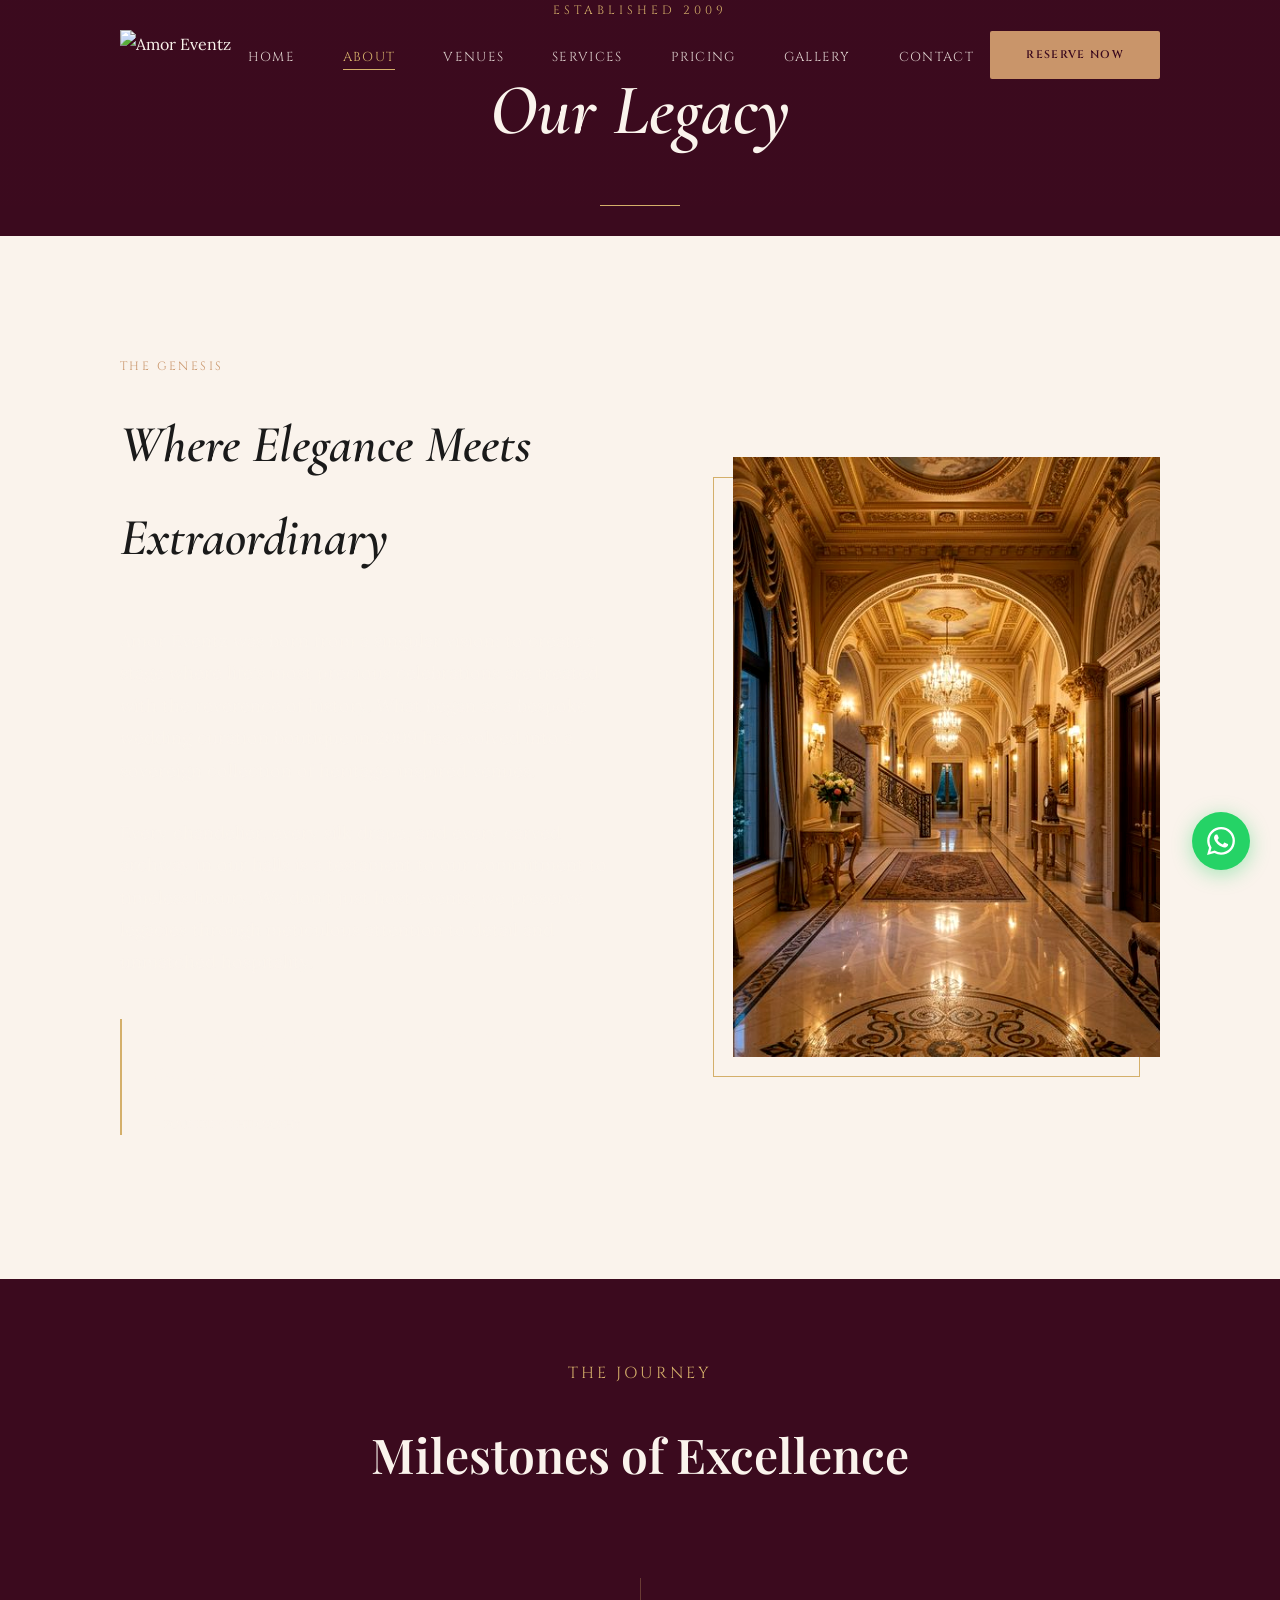
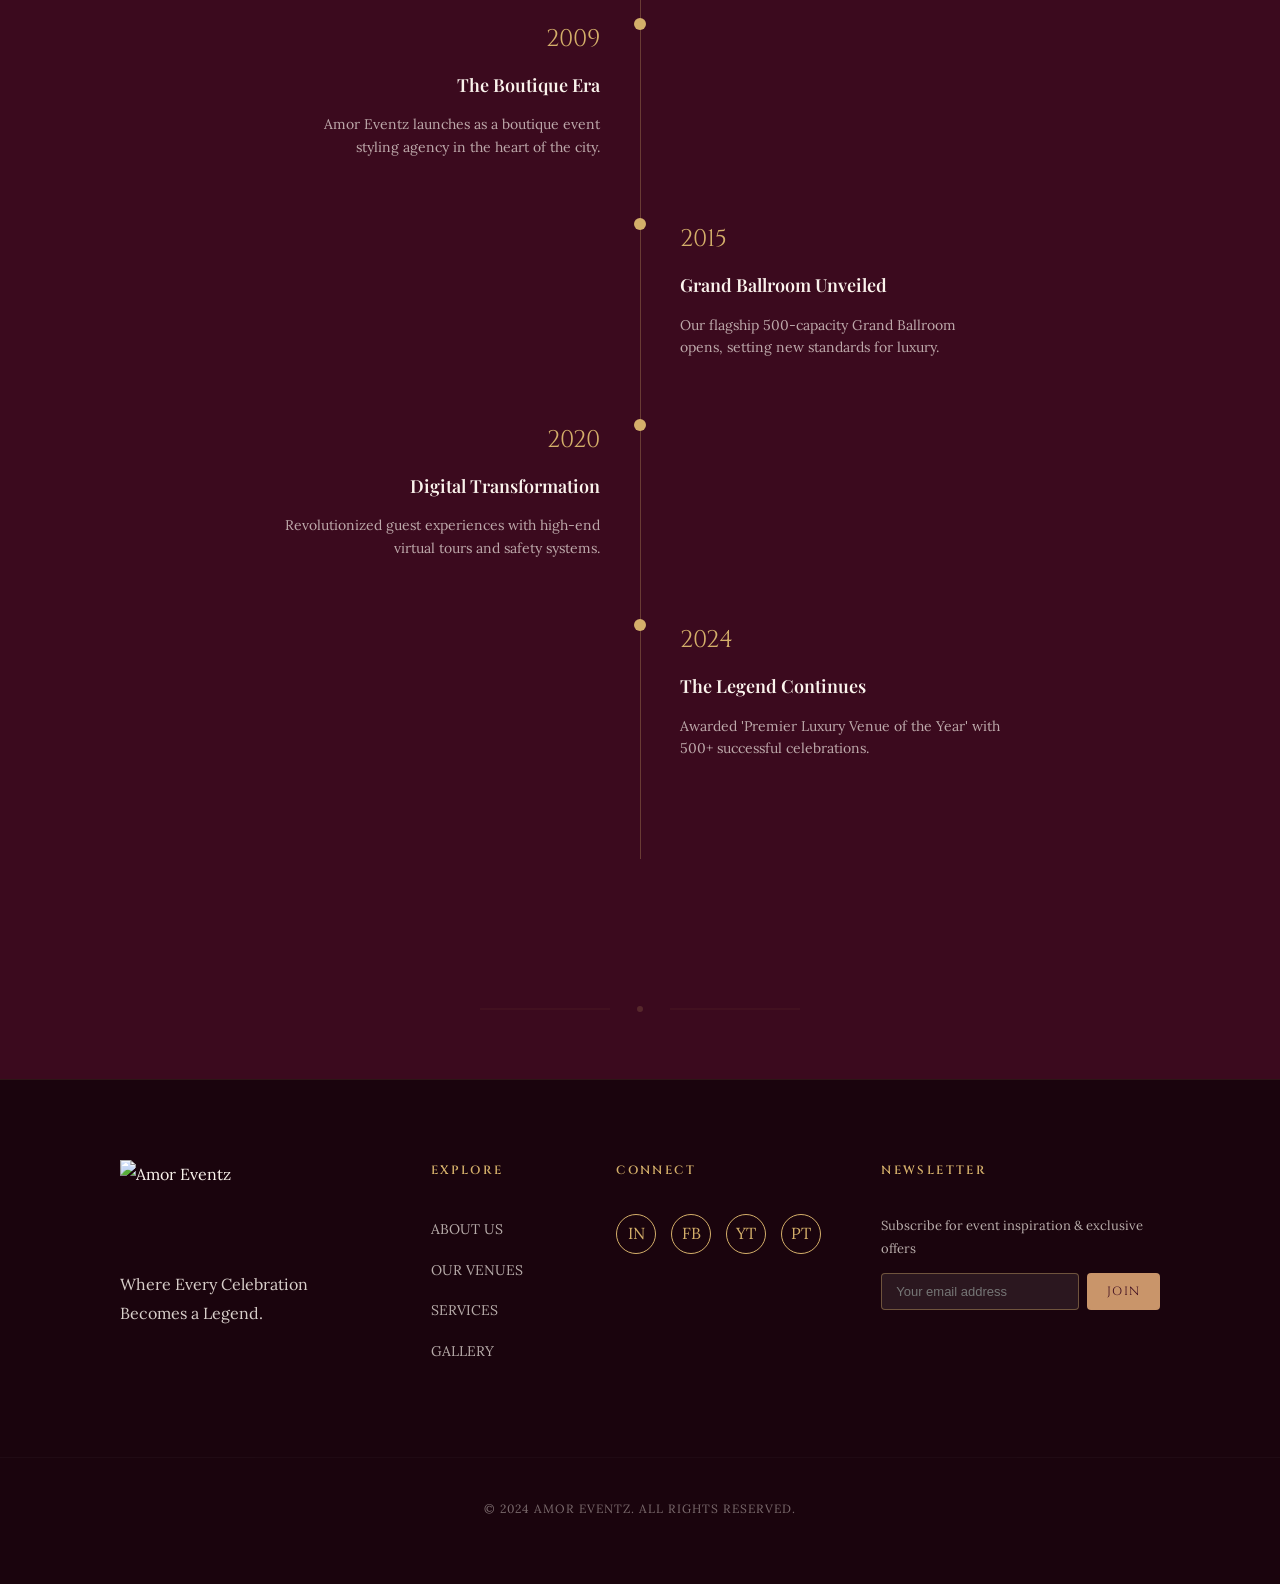
==== commit 168e1729: "feat: complete luxury overhaul of Amor Eventz website. deep burgundy branding, premium typography, c" ====
--- a/about.html
+++ b/about.html
@@ -1,192 +1,186 @@
-﻿<!DOCTYPE html>
+<!DOCTYPE html>
 <html lang="en">
-
 <head>
     <meta charset="UTF-8">
     <meta name="viewport" content="width=device-width, initial-scale=1.0">
-    <title>About Us | Amor Eventz</title>
-    <link rel="preconnect" href="https://fonts.googleapis.com">
-    <link rel="preconnect" href="https://fonts.gstatic.com" crossorigin>
-    <link
-        href="https://fonts.googleapis.com/css2?css=Cinzel:wght@400;600&family=Cormorant+Garamond:ital,wght@0,400;1,600;1,700&family=Playfair+Display:ital,wght@0,400;0,600;1,400&family=EB+Garamond:ital,wght@0,400;1,400&display=swap"
-        rel="stylesheet">
+    <title>About Our Legacy | Amor Eventz</title>
+    
+    <!-- Fonts Overhaul -->
+    <link href="https://fonts.googleapis.com/css2?family=Cormorant+Garamond:ital,wght@0,400;0,600;1,400;1,600&family=Playfair+Display:wght@400;600&family=Cinzel:wght@400;500&family=Lora:ital,wght@0,400;1,400&display=swap" rel="stylesheet">
+    
+    <!-- SEO Meta Tags -->
+    <meta name="description" content="Discover the legacy of Amor Eventz. Premium banquet halls and wedding venues crafted for royalty since 2009.">
+    <meta name="keywords" content="Amor Eventz about, banquet hall history, luxury wedding venue legacy">
+    <meta property="og:title" content="Our Story | Amor Eventz Legacy">
+    <meta property="og:description" content="Crafting sovereign editorial experiences since 2009. Learn about our founding vision and commitment to elegance.">
+
     <link rel="stylesheet" href="styles.css">
+    <style>
+        .timeline-container { padding: 80px 0; background: var(--clr-primary); color: var(--clr-ivory); }
+        .timeline { position: relative; max-width: 800px; margin: 0 auto; padding: 40px 0; }
+        .timeline::before { content: ''; position: absolute; left: 50%; top: 0; bottom: 0; width: 1px; background: rgba(212,175,106,0.3); }
+        .timeline-item { position: relative; margin-bottom: 60px; width: 50%; padding: 0 40px; }
+        .timeline-item:nth-child(odd) { left: 0; text-align: right; }
+        .timeline-item:nth-child(even) { left: 50%; text-align: left; }
+        .timeline-dot { position: absolute; top: 0; width: 12px; height: 12px; background: var(--clr-secondary); border-radius: 50%; z-index: 2; }
+        .timeline-item:nth-child(odd) .timeline-dot { right: -6px; }
+        .timeline-item:nth-child(even) .timeline-dot { left: -6px; }
+        .timeline-year { font-family: 'Cinzel'; font-size: 24px; color: var(--clr-secondary); margin-bottom: 8px; display: block; }
+        .timeline-content h3 { font-family: 'Playfair Display'; font-size: 18px; margin-bottom: 12px; }
+        .timeline-content p { font-size: 14px; opacity: 0.8; line-height: 1.6; }
+    </style>
 </head>
+<body>
 
-<body>
+    <!-- NAVBAR -->
     <nav class="navbar scrolled">
         <div class="nav-container">
             <div class="logo">
-                <a href="index.html" class="logo-text">AMOR EVENTZ</a>
+                <a href="index.html"><img src="assets/amor-eventz-logo.png" alt="Amor Eventz" style="height: 50px; width: auto;"></a>
             </div>
             <ul class="nav-links">
                 <li><a href="index.html">HOME</a></li>
                 <li><a href="about.html" class="active">ABOUT</a></li>
                 <li><a href="venues.html">VENUES</a></li>
                 <li><a href="services.html">SERVICES</a></li>
+                <li><a href="pricing.html">PRICING</a></li>
                 <li><a href="gallery.html">GALLERY</a></li>
                 <li><a href="contact.html">CONTACT</a></li>
             </ul>
-            <a href="pricing.html" class="btn btn-primary">RESERVE NOW</a>
+            <a href="contact.html" class="btn btn-primary" style="font-family:'Cinzel',serif;font-size:11px;">RESERVE NOW</a>
         </div>
     </nav>
 
-    <!-- About Header -->
-    <header class="about-header">
-        <div class="about-header-bg" style="background-image: url('assets/about-header-placeholder.jpg');"></div>
-        <div class="hero-overlay"></div>
-        <div class="about-header-content reveal">
-            <h1 class="about-title">Our Story</h1>
-            <div class="divider-center"></div>
-            <p class="about-subtitle">CRAFTING ROYAL EXPERIENCES SINCE 2009</p>
+    <!-- HEADER -->
+    <header class="page-header" style="background-image: linear-gradient(rgba(59, 10, 30, 0.7), rgba(59, 10, 30, 0.7)), url('assets/hero (3).jpg');">
+        <div class="container text-center reveal">
+            <p style="font-family:'Cinzel'; letter-spacing:4px; font-size:12px; color:var(--clr-secondary);">ESTABLISHED 2009</p>
+            <h1 style="font-family:'Cormorant Garamond'; font-style:italic; font-size:72px;">Our Legacy</h1>
+            <div class="divider-center" style="margin: 30px auto; width: 80px;"></div>
         </div>
     </header>
 
-    <!-- Legacy Section -->
-    <section class="legacy-section">
-        <div class="legacy-container">
-            <div class="legacy-content reveal">
-                <h2 class="legacy-title">A Legacy of<br><span>Elegance</span></h2>
-                <p>Founded on the principles of immaculate design and uncompromising service, Amor Eventz began as a
-                    boutique agency dedicated to transforming spaces into experiences. We believe that every event is a
-                    canvas, and our medium is the interplay of light, texture, and refined aesthetics.</p>
-                <div class="quote-block">
-                    "True luxury is found in the meticulous attention to the unseen details."
+    <!-- FOUNDING STORY SECTION -->
+    <section style="padding:120px 0; background:#FAF3EC;" class="reveal">
+        <div class="container" style="display:grid; grid-template-columns:1.2fr 1fr; gap:100px; align-items:center;">
+            <div>
+                <p style="font-family:'Cinzel',serif; font-size:12px; letter-spacing:0.2em; color:#C9956A; margin-bottom:20px;">THE GENESIS</p>
+                <h2 style="font-family:'Cormorant Garamond'; font-style:italic; font-size:52px; color:#1A1A1A; margin-bottom:40px;">Where Elegance Meets Extraordinary</h2>
+                <div style="font-family:'Lora'; font-size:18px; color:#444; line-height:1.8;">
+                    <p style="margin-bottom:30px;">Amor Eventz was born from a singular vision: to create a stage where life's most precious celebrations are treated with the reverence of history. What began as a bespoke wedding curation boutique in 2009 has evolved into a sovereign collection of heritage-inspired venues.</p>
+                    <p>Every chandelier, every silk drape, and every carved archway in our halls is a testament to our commitment to timeless luxury. We don't just host events; we preserve legacies through meticulous attention to detail and unmatched hospitality.</p>
                 </div>
-                <p>Today, we stand as the premier choice for sovereign events, orchestrating moments that resonate long
-                    after the final guest departs.</p>
+                <div style="margin-top:40px; padding-left:30px; border-left:2px solid var(--clr-secondary);">
+                    <p style="font-style:italic; font-size:20px; color:var(--clr-primary);">"True luxury is found in the meticulous attention to the unseen details."</p>
+                    <p style="font-family:'Cinzel'; font-size:11px; margin-top:10px;">— FOUNDING PHILOSOPHY</p>
+                </div>
             </div>
-            <div class="legacy-image-wrapper reveal delay-1">
-                <div class="legacy-image-border"></div>
-                <div class="legacy-image">
-                    <!-- User provided image goes here -->
-                    <img src="assets/legacy-placeholder.jpg" alt="Amor Eventz Legacy">
+            <div style="position:relative;">
+                <img src="assets/about_heritage_hallway.png" alt="Heritage Hallway" style="width:100%; height:600px; object-fit:cover; filter: contrast(1.05);">
+                <div style="position:absolute; inset:0; border:1px solid #D4AF6A; transform:translate(-20px, 20px); pointer-events:none; z-index:-1;"></div>
+            </div>
+        </div>
+    </section>
+
+    <!-- TIMELINE SECTION -->
+    <section class="timeline-container reveal">
+        <div class="container">
+            <div class="text-center" style="margin-bottom:80px;">
+                <p style="font-family:'Cinzel'; letter-spacing:3px; color:var(--clr-secondary);">THE JOURNEY</p>
+                <h2 style="font-size:48px;">Milestones of Excellence</h2>
+            </div>
+            
+            <div class="timeline">
+                <div class="timeline-item reveal">
+                    <div class="timeline-dot"></div>
+                    <span class="timeline-year">2009</span>
+                    <div class="timeline-content">
+                        <h3>The Boutique Era</h3>
+                        <p>Amor Eventz launches as a boutique event styling agency in the heart of the city.</p>
+                    </div>
+                </div>
+                <div class="timeline-item reveal delay-1">
+                    <div class="timeline-dot"></div>
+                    <span class="timeline-year">2015</span>
+                    <div class="timeline-content">
+                        <h3>Grand Ballroom Unveiled</h3>
+                        <p>Our flagship 500-capacity Grand Ballroom opens, setting new standards for luxury.</p>
+                    </div>
+                </div>
+                <div class="timeline-item reveal delay-2">
+                    <div class="timeline-dot"></div>
+                    <span class="timeline-year">2020</span>
+                    <div class="timeline-content">
+                        <h3>Digital Transformation</h3>
+                        <p>Revolutionized guest experiences with high-end virtual tours and safety systems.</p>
+                    </div>
+                </div>
+                <div class="timeline-item reveal delay-3">
+                    <div class="timeline-dot"></div>
+                    <span class="timeline-year">2024</span>
+                    <div class="timeline-content">
+                        <h3>The Legend Continues</h3>
+                        <p>Awarded 'Premier Luxury Venue of the Year' with 500+ successful celebrations.</p>
+                    </div>
                 </div>
             </div>
         </div>
     </section>
 
-    <!-- Pillars Section -->
-    <section class="pillars-section">
-        <div class="section-header reveal">
-            <h2 class="section-title text-center">Our Pillars</h2>
-            <div class="divider-center"></div>
-        </div>
+    <div class="ornament-divider" style="padding: 60px 0;">
+        <svg width="320" height="20" viewBox="0 0 320 20" fill="none" xmlns="http://www.w3.org/2000/svg" style="display:block; margin:0 auto; opacity:0.3;">
+            <line x1="0" y1="10" x2="130" y2="10" stroke="#D4AF6A" stroke-width="0.5"/>
+            <circle cx="160" cy="10" r="3" fill="#D4AF6A"/>
+            <line x1="190" y1="10" x2="320" y2="10" stroke="#D4AF6A" stroke-width="0.5"/>
+        </svg>
+    </div>
 
-        <div class="pillars-grid">
-            <div class="pillar-card reveal">
-                <div class="pillar-icon">
-                    <svg width="24" height="24" viewBox="0 0 24 24" fill="none" stroke="currentColor" stroke-width="2"
-                        stroke-linecap="round" stroke-linejoin="round">
-                        <path d="M6 3h12l4 6-10 13L2 9Z"></path>
-                        <path d="M11 3 8 9l4 13 4-13-3-6"></path>
-                        <path d="M2 9h20"></path>
-                    </svg>
-                </div>
-                <h3>ELEGANCE</h3>
-                <p>Curating aesthetics that transcend trends, focusing on timeless sophistication.</p>
-            </div>
-
-            <div class="pillar-card reveal delay-1">
-                <div class="pillar-icon">
-                    <svg width="24" height="24" viewBox="0 0 24 24" fill="none" stroke="currentColor" stroke-width="2"
-                        stroke-linecap="round" stroke-linejoin="round">
-                        <path
-                            d="M20.42 4.58a5.4 5.4 0 0 0-7.65 0l-.77.78-.77-.78a5.4 5.4 0 0 0-7.65 0C1.46 6.7 1.33 10.28 4 13l8 8 8-8c2.67-2.72 2.54-6.3.42-8.42z">
-                        </path>
-                    </svg>
-                </div>
-                <h3>TRUST</h3>
-                <p>Building enduring relationships through transparent communication and flawless execution.</p>
-            </div>
-
-            <div class="pillar-card reveal delay-2">
-                <div class="pillar-icon">
-                    <svg width="24" height="24" viewBox="0 0 24 24" fill="none" stroke="currentColor" stroke-width="2"
-                        stroke-linecap="round" stroke-linejoin="round">
-                        <circle cx="13.5" cy="6.5" r=".5" fill="currentColor"></circle>
-                        <circle cx="17.5" cy="10.5" r=".5" fill="currentColor"></circle>
-                        <circle cx="8.5" cy="7.5" r=".5" fill="currentColor"></circle>
-                        <circle cx="6.5" cy="12.5" r=".5" fill="currentColor"></circle>
-                        <path
-                            d="M12 2C6.5 2 2 6.5 2 12s4.5 10 10 10c.926 0 1.648-.746 1.648-1.688 0-.437-.18-.835-.437-1.125-.29-.289-.438-.652-.438-1.125a1.64 1.64 0 0 1 1.668-1.668h1.996c3.051 0 5.555-2.503 5.555-5.554C21.965 6.012 17.461 2 12 2z">
-                        </path>
-                    </svg>
-                </div>
-                <h3>CREATIVITY</h3>
-                <p>Designing bespoke narratives that reflect the unique vision of every client.</p>
-            </div>
-
-            <div class="pillar-card reveal delay-3">
-                <div class="pillar-icon">
-                    <svg width="24" height="24" viewBox="0 0 24 24" fill="none" stroke="currentColor" stroke-width="2"
-                        stroke-linecap="round" stroke-linejoin="round">
-                        <path d="M12 15v5s3-1.5 5 2l-1.5-6"></path>
-                        <path d="M12 15v5s-3-1.5-5 2l1.5-6"></path>
-                        <circle cx="12" cy="7" r="5"></circle>
-                    </svg>
-                </div>
-                <h3>EXCELLENCE</h3>
-                <p>Delivering unparalleled quality in every detail, from concept to completion.</p>
-            </div>
-        </div>
-    </section>
-
-    <!-- Footer -->
-    <footer class="footer border-top">
-        <div class="footer-container">
+    <!-- FOOTER -->
+    <footer class="footer">
+        <div class="container footer-container">
             <div class="footer-brand">
-                <a href="index.html" class="logo-text">AMOR EVENTZ</a>
-                <p style="margin-top: 16px; font-size: 14px; opacity: 0.8; max-width: 250px;">Crafting Sovereign
-                    Editorial experiences. Where every detail is a brushstroke on the canvas of your memory.</p>
+                <img src="assets/amor-eventz-logo.png" alt="Amor Eventz" style="height: 90px; width: auto; margin-bottom: 20px;">
+                <p>Where Every Celebration Becomes a Legend.</p>
             </div>
             <div class="footer-links">
                 <h4>EXPLORE</h4>
                 <ul>
-                    <li><a href="#">Privacy Policy</a></li>
-                    <li><a href="#">Terms of Service</a></li>
-                    <li><a href="#">Venue Map</a></li>
-                    <li><a href="#">Press Kit</a></li>
+                    <li><a href="about.html">ABOUT US</a></li>
+                    <li><a href="venues.html">OUR VENUES</a></li>
+                    <li><a href="services.html">SERVICES</a></li>
+                    <li><a href="gallery.html">GALLERY</a></li>
                 </ul>
             </div>
             <div class="footer-social">
                 <h4>CONNECT</h4>
                 <div class="social-icons">
-                    <svg width="24" height="24" viewBox="0 0 24 24" fill="none" stroke="currentColor" stroke-width="2"
-                        stroke-linecap="round" stroke-linejoin="round">
-                        <path d="M4 4h16c1.1 0 2 .9 2 2v12c0 1.1-.9 2-2 2H4c-1.1 0-2-.9-2-2V6c0-1.1.9-2 2-2z"></path>
-                        <polyline points="22,6 12,13 2,6"></polyline>
-                    </svg>
-                    <svg width="24" height="24" viewBox="0 0 24 24" fill="none" stroke="currentColor" stroke-width="2"
-                        stroke-linecap="round" stroke-linejoin="round">
-                        <circle cx="18" cy="5" r="3"></circle>
-                        <circle cx="6" cy="12" r="3"></circle>
-                        <circle cx="18" cy="19" r="3"></circle>
-                        <line x1="8.59" y1="13.51" x2="15.42" y2="17.49"></line>
-                        <line x1="15.41" y1="6.51" x2="8.59" y2="10.49"></line>
-                    </svg>
+                    <a href="https://instagram.com/amoreventz" target="_blank" class="social-icon">IN</a>
+                    <a href="https://facebook.com/amoreventz" target="_blank" class="social-icon">FB</a>
+                    <a href="https://youtube.com/amoreventz" target="_blank" class="social-icon">YT</a>
+                    <a href="https://pinterest.com/amoreventz" target="_blank" class="social-icon">PT</a>
                 </div>
             </div>
             <div class="footer-newsletter">
                 <h4>NEWSLETTER</h4>
+                <p style="font-size:13px; color:#FAF3EC; opacity:0.7; margin-bottom:12px;">Subscribe for event inspiration & exclusive offers</p>
                 <form class="newsletter-form">
-                    <input type="email" placeholder="Your Email Address">
-                    <button type="submit">
-                        <svg width="20" height="20" viewBox="0 0 24 24" fill="none" stroke="currentColor"
-                            stroke-width="2">
-                            <line x1="5" y1="12" x2="19" y2="12"></line>
-                            <polyline points="12 5 19 12 12 19"></polyline>
-                        </svg>
-                    </button>
+                    <input type="email" placeholder="Your email address">
+                    <button type="submit">JOIN</button>
                 </form>
             </div>
         </div>
         <div class="footer-bottom">
-            <p>&copy; 2026 Amor Eventz. Crafted for Royalty.</p>
+            <p>&copy; 2024 AMOR EVENTZ. ALL RIGHTS RESERVED.</p>
         </div>
     </footer>
 
+    <!-- Floating WhatsApp Button -->
+    <a href="https://wa.me/919800000000" target="_blank" class="whatsapp-float" title="Chat with us on WhatsApp">
+        <svg xmlns="http://www.w3.org/2000/svg" width="28" height="28" viewBox="0 0 24 24" fill="white">
+            <path d="M17.472 14.382c-.297-.149-1.758-.867-2.03-.967-.273-.099-.471-.148-.67.15-.197.297-.767.966-.94 1.164-.173.199-.347.223-.644.075-.297-.15-1.255-.463-2.39-1.475-.883-.788-1.48-1.761-1.653-2.059-.173-.297-.018-.458.13-.606.134-.133.298-.347.446-.52.149-.174.198-.298.298-.497.099-.198.05-.371-.025-.52-.075-.149-.669-1.612-.916-2.207-.242-.579-.487-.5-.669-.51-.173-.008-.371-.01-.57-.01-.198 0-.52.074-.792.372-.272.297-1.04 1.016-1.04 2.479 0 1.462 1.065 2.875 1.213 3.074.149.198 2.096 3.2 5.077 4.487.709.306 1.262.489 1.694.625.712.227 1.36.195 1.871.118.571-.085 1.758-.719 2.006-1.413.248-.694.248-1.289.173-1.413-.074-.124-.272-.198-.57-.347m-5.421 7.403h-.004a9.87 9.87 0 01-5.031-1.378l-.361-.214-3.741.982.998-3.648-.235-.374a9.86 9.86 0 01-1.51-5.26c.001-5.45 4.436-9.884 9.888-9.884 2.64 0 5.122 1.03 6.988 2.898a9.825 9.825 0 012.893 6.994c-.003 5.45-4.437 9.884-9.885 9.884m8.413-18.297A11.815 11.815 0 0012.05 0C5.495 0 .16 5.335.157 11.892c0 2.096.547 4.142 1.588 5.945L.057 24l6.305-1.654a11.882 11.882 0 005.683 1.448h.005c6.554 0 11.89-5.335 11.893-11.893a11.821 11.821 0 00-3.48-8.413z"/>
+        </svg>
+    </a>
+
     <script src="script.js"></script>
 </body>
-
 </html>
--- a/styles.css
+++ b/styles.css
@@ -1,111 +1,111 @@
-﻿:root {
-    /* Color Palette */
-    --clr-burgundy: #3B0A1E;
-    --clr-rose-gold: #C9956A;
-    --clr-rose-gold-light: #E8B49A;
-    --clr-warm-gold: #D4AF6A;
-    --clr-blush: #F2C4C4;
-    --clr-ivory: #FAF3EC;
-    --clr-charcoal: #1A1A1A;
-    --clr-teal: #2A7F8A;
+/* 
+    AMOR EVENTZ — Master Stylesheet
+    Visual Identity: Deep Burgundy, Rose Gold, Champagne Gold
+*/
+
+:root {
+    /* Core Brand Palette */
+    --clr-primary-bg: #3B0A1E;      /* Deep Burgundy/Wine */
+    --clr-accent: #C9956A;          /* Rose Gold */
+    --clr-secondary: #D4AF6A;       /* Champagne Gold */
+    --clr-soft-blush: #F2C4C4;      /* Dusty Blush Pink */
+    --clr-ivory: #FAF3EC;           /* Off-White text */
+    --clr-charcoal: #1A1A1A;        /* Deep text on light bg */
+    --clr-peacock: #2A7F8A;         /* Micro-accent teal */
+    --clr-light-section: #FDF6EE;    /* Warm Ivory */
 
     /* Typography */
-    --font-display: 'Cormorant Garamond', serif;
     --font-heading: 'Playfair Display', serif;
-    --font-nav: 'Cinzel', serif;
-    --font-body: 'EB Garamond', serif;
-
-    /* Layout */
-    --container-width: 1440px;
-    --side-margin: 120px;
-    --grid-gap: 80px;
-
-    /* Shadows */
-    --shadow-gold: 0 10px 30px rgba(201, 149, 106, 0.25);
-    
-    /* Transitions */
-    --transition-smooth: all 0.4s cubic-bezier(0.25, 1, 0.5, 1);
-}
-
+    --font-hero: 'Cormorant Garamond', serif;
+    --font-body: 'Lora', serif;
+    --font-ui: 'Cinzel', serif;
+
+    /* Spacing & Layout */
+    --container-width: 1200px;
+    --side-margin: 80px;
+    --transition-smooth: all 0.5s cubic-bezier(0.16, 1, 0.3, 1);
+    --shadow-soft: 0 10px 40px rgba(0, 0, 0, 0.3);
+}
+
+/* 1. RESET & BASE */
 * {
     margin: 0;
     padding: 0;
     box-sizing: border-box;
 }
 
-html {
-    scroll-behavior: smooth;
-}
-
 body {
-    background-color: var(--clr-burgundy);
+    background-color: var(--clr-primary-bg);
     color: var(--clr-ivory);
     font-family: var(--font-body);
-    font-size: 18px;
-    line-height: 1.6;
+    font-size: 16px;
+    line-height: 1.8;
     overflow-x: hidden;
-}
-
-/* Typography Base */
-h1, h2, h3, h4, .subtitle {
-    margin: 0;
-    font-weight: normal;
-}
-
-.subtitle {
-    font-family: var(--font-nav);
-    font-size: 14px;
-    letter-spacing: 4px;
-    color: var(--clr-warm-gold);
-    text-transform: uppercase;
-}
-
-.logo-text {
-    font-family: var(--font-nav);
-    font-size: 24px;
-    letter-spacing: 3px;
-    color: var(--clr-rose-gold-light);
+    -webkit-font-smoothing: antialiased;
+}
+
+h1, h2, h3, h4 {
+    font-family: var(--font-heading);
+    font-weight: 600;
+    color: var(--clr-ivory);
+}
+
+p {
+    font-family: var(--font-body);
+    font-weight: 400;
+    color: rgba(250, 243, 236, 0.85);
+    margin-bottom: 1.5rem;
 }
 
 a {
     text-decoration: none;
     color: inherit;
-}
-
-ul {
-    list-style: none;
-}
-
-/* Utility */
-.text-center {
+    transition: var(--transition-smooth);
+}
+
+ul { list-style: none; }
+
+img { max-width: 100%; display: block; }
+
+/* 2. UTILITIES */
+.container {
+    max-width: var(--container-width);
+    margin: 0 auto;
+    padding: 0 var(--side-margin);
+}
+
+.text-center { text-align: center; }
+
+.section-padding { padding: 100px 0; }
+
+.divider-center {
+    width: 80px;
+    height: 1px;
+    background: var(--clr-secondary);
+    margin: 32px auto;
+}
+
+.ornament-divider {
     text-align: center;
-}
-
-.divider, .divider-center {
-    width: 100px;
-    height: 1px;
-    background: linear-gradient(90deg, transparent, var(--clr-warm-gold), transparent);
-    margin: 32px 0;
-}
-.divider-center {
-    margin: 32px auto;
-}
-
-/* Navigation */
+    padding: 24px 0;
+    opacity: 0.6;
+}
+
+/* 3. NAVIGATION */
 .navbar {
     position: fixed;
     top: 0;
     width: 100%;
     z-index: 1000;
-    padding: 24px 0;
+    padding: 30px 0;
     transition: var(--transition-smooth);
 }
 
 .navbar.scrolled {
-    background: rgba(59, 10, 30, 0.95);
-    backdrop-filter: blur(10px);
-    padding: 16px 0;
-    box-shadow: 0 4px 20px rgba(0,0,0,0.3);
+    background: rgba(59, 10, 30, 0.98);
+    backdrop-filter: blur(12px);
+    padding: 15px 0;
+    box-shadow: 0 4px 30px rgba(0, 0, 0, 0.4);
 }
 
 .nav-container {
@@ -119,455 +119,147 @@
 
 .nav-links {
     display: flex;
-    gap: 40px;
-    font-family: var(--font-nav);
+    gap: 48px;
+}
+
+.nav-links a {
+    font-family: var(--font-ui);
     font-size: 13px;
-    letter-spacing: 2px;
-}
-
-.nav-links li a {
+    letter-spacing: 0.1em;
+    color: var(--clr-ivory);
+    opacity: 0.85;
     position: relative;
     padding-bottom: 4px;
-    transition: color 0.3s ease;
-}
-
-.nav-links li a::after {
+}
+
+.nav-links a:hover,
+.nav-links a.active {
+    opacity: 1;
+    color: var(--clr-secondary);
+}
+
+.nav-links a::after {
     content: '';
     position: absolute;
     bottom: 0;
-    left: 50%;
+    left: 0;
     width: 0;
     height: 1px;
-    background-color: var(--clr-warm-gold);
-    transition: var(--transition-smooth);
-    transform: translateX(-50%);
-    box-shadow: 0 0 8px var(--clr-warm-gold);
-}
-
-.nav-links li a:hover {
-    color: var(--clr-warm-gold);
-}
-
-.nav-links li a:hover::after {
+    background: var(--clr-secondary);
+    transition: var(--transition-smooth);
+}
+
+.nav-links a:hover::after,
+.nav-links a.active::after {
     width: 100%;
 }
 
-/* Buttons */
+/* 4. BUTTONS */
 .btn {
-    font-family: var(--font-nav);
+    display: inline-block;
+    padding: 14px 36px;
+    font-family: var(--font-ui);
     font-size: 12px;
-    letter-spacing: 2px;
-    padding: 14px 32px;
-    border-radius: 4px;
+    letter-spacing: 0.12em;
+    text-transform: uppercase;
     cursor: pointer;
     transition: var(--transition-smooth);
-    text-transform: uppercase;
-    display: inline-block;
+    border-radius: 2px;
+    position: relative;
+    z-index: 1;
+    overflow: hidden;
 }
 
 .btn-primary {
-    background-color: var(--clr-rose-gold);
-    color: var(--clr-burgundy);
-    border: 1px solid var(--clr-rose-gold);
+    background-color: var(--clr-accent);
+    color: var(--clr-primary-bg);
     font-weight: 600;
 }
 
 .btn-primary:hover {
-    background-color: var(--clr-rose-gold-light);
-    border-color: var(--clr-rose-gold-light);
-    box-shadow: var(--shadow-gold);
+    background-color: #b3845d; /* Darkened rose gold */
+    transform: translateY(-2px);
 }
 
 .btn-outline {
-    background-color: transparent;
-    color: var(--clr-ivory);
-    border: 1px solid var(--clr-warm-gold);
-    border-top: 1px solid var(--clr-warm-gold);
-    border-bottom: 1px solid var(--clr-warm-gold);
-    border-left: none;
-    border-right: none;
-    padding: 12px 32px;
-    border-radius: 0;
+    background: transparent;
+    border: 1px solid var(--clr-secondary);
+    color: var(--clr-ivory);
 }
 
 .btn-outline:hover {
-    background-color: rgba(212, 175, 106, 0.1);
-    color: var(--clr-warm-gold);
-    text-shadow: 0 0 8px rgba(212, 175, 106, 0.5);
-}
-
-/* Hero Section */
+    background: rgba(212, 175, 106, 0.15);
+    color: var(--clr-secondary);
+}
+
+/* 5. HERO SECTION */
 .hero {
     height: 100vh;
     display: flex;
     align-items: center;
-    justify-content: center;
-    text-align: center;
     position: relative;
-    background: url('assets/hero_background.png') no-repeat center center / cover;
+    overflow: hidden;
+    background-color: var(--clr-primary-bg);
 }
 
 .hero-overlay {
     position: absolute;
     inset: 0;
+    background: linear-gradient(180deg, rgba(59, 10, 30, 0.5) 0%, rgba(59, 10, 30, 0.85) 100%);
     z-index: 2;
-    background: linear-gradient(to right, rgba(10,0,5,0.75) 0%, rgba(10,0,5,0.3) 55%, rgba(10,0,5,0.05) 100%), linear-gradient(to top, rgba(10,0,5,0.9) 0%, rgba(10,0,5,0.3) 40%, transparent 100%);
 }
 
 .hero-content {
     position: relative;
-    z-index: 10;
-    max-width: 900px;
-    padding: 0 20px;
-}
-
-.hero .subtitle {
-    margin-bottom: 24px;
+    z-index: 3;
+    max-width: 800px;
+    padding-top: 80px;
 }
 
 .hero-title {
-    font-family: var(--font-display);
-    font-size: 88px;
+    font-family: var(--font-hero);
+    font-size: 5rem;
     font-style: italic;
-    font-weight: 600;
-    color: var(--clr-rose-gold-light);
     line-height: 1.1;
-    margin-bottom: 16px;
-    text-shadow: 0 4px 20px rgba(0,0,0,0.5);
-}
-
-.hero .divider {
-    margin: 40px auto;
-}
-
-/* Marquee Section */
-.marquee-section {
-    padding: 24px 0;
-    border-top: 1px solid rgba(212, 175, 106, 0.2);
-    border-bottom: 1px solid rgba(212, 175, 106, 0.2);
-    font-family: var(--font-nav);
-    font-size: 12px;
-    letter-spacing: 4px;
-    color: var(--clr-warm-gold);
-    background: rgba(0,0,0,0.2);
-    overflow: hidden;
-}
-
-.marquee {
-    width: 100%;
-    overflow: hidden;
-    white-space: nowrap;
-}
-
-.marquee-inner {
-    display: inline-block;
-    animation: marquee 30s linear infinite;
-}
-
-.marquee-inner span {
-    padding-right: 40px;
-}
-
-@keyframes marquee {
-    0% { transform: translateX(0); }
-    100% { transform: translateX(-50%); }
-}
-
-/* About Section */
-.about {
-    max-width: var(--container-width);
-    margin: 128px auto;
-    padding: 0 var(--side-margin);
-}
-
-.about-container {
-    display: grid;
-    grid-template-columns: 1.2fr 1fr;
-    gap: var(--grid-gap);
+    margin-bottom: 2rem;
+    color: var(--clr-ivory);
+}
+
+.hero-desc {
+    font-size: 1.2rem;
+    max-width: 500px;
+    margin-bottom: 3rem;
+    opacity: 0.9;
+}
+
+/* 6. WHATSAPP FLOATING BUTTON */
+.whatsapp-float {
+    position: fixed;
+    bottom: 30px;
+    right: 30px;
+    width: 58px;
+    height: 58px;
+    background-color: #25D366;
+    border-radius: 50%;
+    display: flex;
     align-items: center;
-}
-
-.about-images {
-    position: relative;
-    height: 600px;
-}
-
-.about-images img {
-    position: absolute;
-    width: 70%;
-    height: 80%;
-    object-fit: cover;
-    border-radius: 0; /* Editorial style */
-    box-shadow: 0 20px 50px rgba(0,0,0,0.5);
-    transition: var(--transition-smooth);
-}
-
-.img-back {
-    top: 0;
-    left: 0;
-    z-index: 1;
-}
-
-.img-front {
-    bottom: 0;
-    right: 0;
-    z-index: 2;
-    width: 60% !important;
-    height: 70% !important;
-}
-
-.about-images:hover .img-front {
-    transform: translate(-10px, -10px);
-    box-shadow: var(--shadow-gold);
-}
-
-.about-content {
-    padding-right: 40px;
-}
-
-.about-content .section-title {
-    font-family: var(--font-heading);
-    font-size: 40px;
-    color: var(--clr-rose-gold);
-    margin-bottom: 32px;
-    line-height: 1.2;
-}
-
-.about-content p {
-    color: var(--clr-ivory);
-    opacity: 0.9;
-    margin-bottom: 48px;
-    font-size: 18px;
-}
-
-.stats {
-    display: flex;
-    justify-content: space-between;
-    border-top: 1px solid rgba(212, 175, 106, 0.2);
-    border-bottom: 1px solid rgba(212, 175, 106, 0.2);
-    padding: 32px 0;
-}
-
-.stat-item {
-    text-align: center;
-    border-right: 1px solid rgba(212, 175, 106, 0.2);
-    padding: 0 16px;
-    flex: 1;
-}
-.stat-item:last-child {
-    border-right: none;
-}
-
-.stat-number {
-    display: block;
-    font-family: var(--font-heading);
-    font-size: 36px;
-    color: var(--clr-ivory);
-    margin-bottom: 8px;
-}
-
-.stat-label {
-    font-family: var(--font-nav);
-    font-size: 10px;
-    letter-spacing: 2px;
-    color: var(--clr-warm-gold);
-}
-
-/* Venues Section */
-.venues {
-    background-color: rgba(0,0,0,0.15);
-    padding: 128px 0;
-}
-
-.venues .section-header {
-    text-align: center;
-    max-width: var(--container-width);
-    margin: 0 auto 64px auto;
-}
-
-.venues .section-header .section-title {
-    font-family: var(--font-heading);
-    font-size: 48px;
-    color: var(--clr-rose-gold-light);
-    margin-top: 16px;
-}
-
-.venues-grid {
-    max-width: var(--container-width);
-    margin: 0 auto 64px auto;
-    padding: 0 var(--side-margin);
-    display: grid;
-    grid-template-columns: repeat(3, 1fr);
-    gap: 40px;
-}
-
-.venue-card {
-    background: transparent;
-    border-radius: 8px;
-    overflow: hidden;
-    cursor: pointer;
-    transition: var(--transition-smooth);
-}
-
-.card-image-wrapper {
-    position: relative;
-    overflow: hidden;
-    border-radius: 8px;
-    margin-bottom: 24px;
-    aspect-ratio: 4/5;
-}
-
-.card-image-wrapper img {
-    width: 100%;
-    height: 100%;
-    object-fit: cover;
-    transition: var(--transition-smooth);
-}
-
-.card-image-wrapper::after {
-    content: '';
-    position: absolute;
-    inset: 0;
-    box-shadow: inset 0 0 100px rgba(59, 10, 30, 0.8);
-    pointer-events: none;
-}
-
-.venue-card:hover .card-image-wrapper img {
-    transform: scale(1.05);
-}
-
-.venue-card:hover {
-    transform: translateY(-10px);
-}
-
-.card-content h3 {
-    font-family: var(--font-heading);
-    font-size: 28px;
-    color: var(--clr-warm-gold);
-    margin-bottom: 8px;
-}
-
-.card-content p {
-    font-family: var(--font-nav);
-    font-size: 10px;
-    letter-spacing: 2px;
-    color: var(--clr-ivory);
-    opacity: 0.6;
-}
-
-/* Footer */
-.footer {
-    padding: 80px 0 24px 0;
-    background: var(--clr-burgundy);
-    background-image: radial-gradient(circle at bottom center, rgba(201, 149, 106, 0.1) 0%, transparent 50%);
-    border-top: 1px solid rgba(212, 175, 106, 0.2);
-}
-
-.footer-container {
-    max-width: var(--container-width);
-    margin: 0 auto;
-    padding: 0 var(--side-margin);
-    display: grid;
-    grid-template-columns: 2fr 1fr 1fr 1.5fr;
-    gap: 40px;
-    margin-bottom: 80px;
-}
-
-.footer-brand p {
-    font-family: var(--font-body);
-    font-style: italic;
-    opacity: 0.8;
-    margin-top: 16px;
-    max-width: 250px;
-}
-
-.footer h4 {
-    font-family: var(--font-nav);
-    font-size: 12px;
-    letter-spacing: 2px;
-    color: var(--clr-warm-gold);
-    margin-bottom: 24px;
-}
-
-.footer-links ul {
-    display: flex;
-    flex-direction: column;
-    gap: 12px;
-}
-
-.footer-links li a {
-    font-size: 14px;
-    opacity: 0.8;
-    transition: var(--transition-smooth);
-}
-
-.footer-links li a:hover {
-    color: var(--clr-rose-gold);
-    opacity: 1;
-}
-
-.social-icons {
-    display: flex;
-    gap: 16px;
-}
-
-.social-icons svg {
-    cursor: pointer;
-    opacity: 0.8;
-    transition: var(--transition-smooth);
-}
-
-.social-icons svg:hover {
-    color: var(--clr-rose-gold);
-    opacity: 1;
-}
-
-.newsletter-form {
-    display: flex;
-    border-bottom: 1px solid rgba(212, 175, 106, 0.4);
-    padding-bottom: 8px;
-}
-
-.newsletter-form input {
-    background: transparent;
-    border: none;
-    color: var(--clr-ivory);
-    font-family: var(--font-body);
-    font-size: 16px;
-    flex-grow: 1;
-    outline: none;
-}
-
-.newsletter-form input::placeholder {
-    color: rgba(250, 243, 236, 0.5);
-}
-
-.newsletter-form button {
-    background: transparent;
-    border: none;
-    color: var(--clr-warm-gold);
-    cursor: pointer;
-    transition: var(--transition-smooth);
-}
-
-.newsletter-form button:hover {
-    color: var(--clr-rose-gold);
-    transform: translateX(4px);
-}
-
-.footer-bottom {
-    text-align: center;
-    padding-top: 24px;
-    border-top: 1px solid rgba(212, 175, 106, 0.1);
-    font-size: 12px;
-    opacity: 0.6;
-}
-
-/* Animations */
+    justify-content: center;
+    z-index: 9999;
+    box-shadow: 0 4px 20px rgba(37, 211, 102, 0.4);
+    animation: wp-pulse 2.5s ease-in-out infinite;
+    text-decoration: none;
+}
+
+@keyframes wp-pulse {
+    0%, 100% { box-shadow: 0 0 0 0 rgba(37, 211, 102, 0.5), 0 4px 20px rgba(37, 211, 102, 0.3); }
+    50% { box-shadow: 0 0 0 12px rgba(37, 211, 102, 0), 0 4px 20px rgba(37, 211, 102, 0.3); }
+}
+
+/* 7. REVEAL ANIMATIONS */
 .reveal {
     opacity: 0;
-    transform: translateY(40px);
-    transition: all 0.8s cubic-bezier(0.25, 1, 0.5, 1);
+    transform: translateY(30px);
+    transition: all 1s cubic-bezier(0.16, 1, 0.3, 1);
 }
 
 .reveal.active {
@@ -575,1256 +267,123 @@
     transform: translateY(0);
 }
 
-.delay-1 { transition-delay: 0.2s; }
-.delay-2 { transition-delay: 0.4s; }
-
-/* Responsive adjustments */
-@media (max-width: 1280px) {
-    :root {
-        --side-margin: 60px;
-    }
-}
-@media (max-width: 900px) {
-    .about-container, .venues-grid, .footer-container {
-        grid-template-columns: 1fr;
-    }
-    .about-images {
-        height: 400px;
-    }
-    .nav-links {
-        display: none;
-    }
-}
-/* ===== VENUES PAGE STYLES ===== */
-
-/* Active Nav Link */
-.nav-links li a.active {
-    color: var(--clr-warm-gold);
-}
-.nav-links li a.active::after {
-    width: 100%;
-}
-
-/* Page Header */
-.page-header {
-    background-color: var(--clr-burgundy);
-    padding: 180px var(--side-margin) 32px var(--side-margin);
-    max-width: var(--container-width);
-    margin: 0 auto;
-}
-.page-header-container {
-    display: flex;
-    justify-content: space-between;
-    align-items: flex-end;
-    border-bottom: 1px solid rgba(212, 175, 106, 0.2);
-    padding-bottom: 32px;
-}
-.page-title {
-    font-family: var(--font-display);
-    font-size: 72px;
-    font-style: italic;
-    color: var(--clr-rose-gold-light);
-    line-height: 1;
-    margin-top: 16px;
-}
-.btn.border-all {
-    border: 1px solid var(--clr-warm-gold);
-    display: flex;
-    align-items: center;
-}
-
-/* Filter Bar */
-.filter-bar {
-    max-width: var(--container-width);
-    margin: 0 auto;
-    padding: 0 var(--side-margin);
-    margin-bottom: 64px;
-}
-.filter-menu {
-    display: flex;
-    justify-content: center;
-    gap: 64px;
-    margin-top: 32px;
-}
-.filter-menu li a {
-    font-family: var(--font-nav);
-    font-size: 11px;
-    letter-spacing: 2px;
-    color: var(--clr-ivory);
-    opacity: 0.6;
-    padding-bottom: 8px;
-    transition: var(--transition-smooth);
+/* 8. FOOTER */
+.footer {
+    background-color: #1a040d; /* Even darker burgundy */
+    padding: 80px 0 40px;
+    color: var(--clr-ivory);
+    border-top: 1px solid rgba(212, 175, 106, 0.1);
+}
+
+.footer-container {
+    display: grid;
+    grid-template-columns: 2fr 1fr 1fr 2fr;
+    gap: 60px;
+    margin-bottom: 80px;
+}
+
+.footer h4 {
+    font-family: var(--font-ui);
+    font-size: 12px;
+    letter-spacing: 0.2em;
+    color: var(--clr-secondary);
+    margin-bottom: 32px;
     text-transform: uppercase;
 }
-.filter-menu li a:hover, .filter-menu li a.active {
+
+.footer-links li {
+    margin-bottom: 12px;
+}
+
+.footer-links a {
+    font-family: var(--font-body);
+    font-size: 14px;
+    opacity: 0.7;
+}
+
+.footer-links a:hover {
     opacity: 1;
-    color: var(--clr-warm-gold);
-    border-bottom: 2px solid var(--clr-warm-gold);
-}
-.filter-divider {
-    height: 1px;
-    background-color: rgba(212, 175, 106, 0.2);
-    margin-top: 24px;
-}
-
-/* Venue List */
-.venue-list {
-    max-width: var(--container-width);
-    margin: 0 auto 128px auto;
-    padding: 0 var(--side-margin);
-}
-
-.venue-row {
-    display: grid;
-    grid-template-columns: 1fr 1.2fr;
-    gap: var(--grid-gap);
-    align-items: center;
-    margin-bottom: 128px;
-}
-
-.venue-row.reverse {
-    grid-template-columns: 1.2fr 1fr;
-}
-
-.venue-info {
-    padding: 32px 0;
-}
-
-.venue-title {
-    font-family: var(--font-display);
-    font-size: 48px;
-    font-style: italic;
-    color: var(--clr-warm-gold);
-    margin-bottom: 24px;
-}
-
-.venue-desc {
-    font-size: 16px;
-    opacity: 0.85;
-    margin-bottom: 40px;
-    max-width: 90%;
-}
-
-.venue-stats {
-    display: flex;
-    gap: 64px;
-    border-top: 1px solid rgba(212, 175, 106, 0.2);
-    border-bottom: 1px solid rgba(212, 175, 106, 0.2);
-    padding: 24px 0;
-    margin-bottom: 40px;
-    background: rgba(0,0,0,0.1);
-}
-
-.v-stat {
-    display: flex;
-    flex-direction: column;
-    padding-left: 24px;
-}
-
-.v-stat-label {
-    font-family: var(--font-nav);
-    font-size: 10px;
-    letter-spacing: 2px;
-    color: var(--clr-warm-gold);
-    margin-bottom: 8px;
-}
-
-.v-stat-val {
-    font-family: var(--font-body);
-    font-size: 20px;
-    color: var(--clr-ivory);
-}
-
-.venue-image .image-placeholder {
-    width: 100%;
-    aspect-ratio: 1/1;
-    background-color: rgba(255,255,255,0.05); /* Placeholder background */
-    border-radius: 4px;
-    overflow: hidden;
-    position: relative;
-    border: 1px solid rgba(212, 175, 106, 0.1);
-}
-
-.venue-image img {
-    width: 100%;
-    height: 100%;
-    object-fit: cover;
-    display: block;
-}
-
-/* Virtual Tour Section */
-.virtual-tour {
-    position: relative;
-    height: 600px;
+    color: var(--clr-secondary);
+    padding-left: 5px;
+}
+
+.social-icons {
+    display: flex;
+    gap: 15px;
+}
+
+.social-icon {
+    width: 40px;
+    height: 40px;
+    border-radius: 50%;
+    border: 1px solid var(--clr-secondary);
     display: flex;
     align-items: center;
     justify-content: center;
-    overflow: hidden;
-    margin-bottom: 120px;
-}
-.tour-bg-placeholder {
-    position: absolute;
-    inset: 0;
-    background-color: var(--clr-charcoal);
-    background-size: cover;
-    background-position: center;
+    color: var(--clr-secondary);
+    transition: var(--transition-smooth);
+}
+
+.social-icon:hover {
+    background-color: var(--clr-secondary);
+    color: var(--clr-primary-bg);
+}
+
+/* Newsletter Form */
+.newsletter-form {
+    display: flex;
+    gap: 8px;
+}
+
+.newsletter-form input {
+    flex: 1;
+    padding: 10px 14px;
+    background: rgba(255, 255, 255, 0.08);
+    border: 1px solid rgba(212, 175, 106, 0.4);
+    border-radius: 4px;
+    color: var(--clr-ivory);
+    font-size: 13px;
+    outline: none;
+}
+
+.newsletter-form button {
+    padding: 10px 20px;
+    background: var(--clr-accent);
+    color: var(--clr-primary-bg);
+    border: none;
+    border-radius: 4px;
+    font-family: var(--font-ui);
+    font-size: 12px;
+    letter-spacing: 0.1em;
+    cursor: pointer;
+    transition: var(--transition-smooth);
+}
+
+.newsletter-form button:hover {
+    background-color: var(--clr-secondary);
+}
+
+.footer-bottom {
+    text-align: center;
+    padding-top: 40px;
+    border-top: 1px solid rgba(255, 255, 255, 0.05);
+    font-size: 12px;
     opacity: 0.5;
-}
-.tour-overlay {
-    position: absolute;
-    inset: 0;
-    background: linear-gradient(135deg, rgba(59, 10, 30, 0.6) 0%, rgba(20, 0, 10, 0.8) 100%);
-}
-.tour-box {
-    position: relative;
-    z-index: 10;
-    background: rgba(59, 10, 30, 0.4);
-    backdrop-filter: blur(12px);
-    border: 1px solid rgba(212, 175, 106, 0.3);
-    padding: 64px 80px;
-    text-align: center;
-    border-radius: 4px;
-    box-shadow: 0 20px 40px rgba(0,0,0,0.5);
-}
-.tour-box .subtitle {
-    margin-bottom: 16px;
-}
-.tour-title {
-    font-family: var(--font-display);
-    font-size: 40px;
-    font-style: italic;
-    color: var(--clr-warm-gold);
-    margin-bottom: 40px;
-}
-.play-btn {
-    width: 64px;
-    height: 64px;
-    border: 1px solid var(--clr-ivory);
-    background: transparent;
-    color: var(--clr-ivory);
-    display: inline-flex;
-    align-items: center;
-    justify-content: center;
-    cursor: pointer;
-    transition: var(--transition-smooth);
-    border-radius: 2px;
-}
-.play-btn:hover {
-    background: var(--clr-warm-gold);
-    border-color: var(--clr-warm-gold);
-    color: var(--clr-burgundy);
-    box-shadow: 0 0 20px rgba(212, 175, 106, 0.5);
-}
-.play-btn svg {
-    margin-left: 4px;
-}
-
-/* Responsive adjustments for Venues */
-@media (max-width: 900px) {
-    .page-header-container {
-        flex-direction: column;
-        align-items: flex-start;
-        gap: 24px;
-    }
-    .venue-row, .venue-row.reverse {
-        grid-template-columns: 1fr;
-    }
-    .venue-row.reverse .venue-image {
-        order: -1; /* Always image first on mobile if possible, or leave as is */
-    }
-    .venue-stats {
-        flex-direction: column;
-        gap: 16px;
-        padding-left: 16px;
-    }
-    .v-stat {
-        padding-left: 0;
-    }
-    .tour-box {
-        padding: 40px 32px;
-        width: 90%;
-    }
-}
-
-
-/* ===== SERVICES PAGE STYLES ===== */
-
-/* Services Header */
-.services-header {
-    position: relative;
-    height: 70vh;
-    display: flex;
-    align-items: center;
-    justify-content: center;
-    text-align: center;
-    overflow: hidden;
-}
-.services-header-bg {
-    position: absolute;
-    inset: 0;
-    background-size: cover;
-    background-position: center;
-    background-color: var(--clr-charcoal);
-    z-index: 0;
-}
-.services-header .hero-overlay {
-    background: linear-gradient(to bottom, rgba(59, 10, 30, 0.7) 0%, rgba(59, 10, 30, 0.95) 100%);
-}
-.services-header-content {
-    position: relative;
-    z-index: 10;
-    max-width: 800px;
-    padding: 0 var(--side-margin);
-    margin-top: 80px;
-}
-.services-title {
-    font-family: var(--font-display);
-    font-size: 72px;
-    font-style: italic;
-    color: var(--clr-rose-gold-light);
-    line-height: 1.1;
-    text-shadow: 0 4px 20px rgba(0,0,0,0.5);
-}
-.services-subtitle {
-    font-size: 20px;
-    color: var(--clr-ivory);
-    opacity: 0.9;
-    line-height: 1.6;
-}
-
-/* Royal Offerings */
-.offerings {
-    padding: 100px 0;
-    background-color: rgba(0,0,0,0.1);
-}
-.offerings-grid {
-    max-width: var(--container-width);
-    margin: 0 auto;
-    padding: 0 var(--side-margin);
-    display: grid;
-    grid-template-columns: repeat(3, 1fr);
-    gap: 40px;
-}
-.offering-card {
-    background: rgba(30, 5, 15, 0.5);
-    border: 1px solid rgba(212, 175, 106, 0.1);
-    border-radius: 8px;
-    padding: 48px 40px;
-    transition: var(--transition-smooth);
-    position: relative;
-    overflow: hidden;
-}
-.offering-card::before {
-    content: '';
-    position: absolute;
-    top: 0;
-    left: 0;
-    right: 0;
-    height: 3px;
-    background: linear-gradient(90deg, transparent, var(--clr-warm-gold), transparent);
-    opacity: 0;
-    transition: var(--transition-smooth);
-}
-.offering-card:hover {
-    transform: translateY(-8px);
-    box-shadow: 0 20px 40px rgba(0,0,0,0.3);
-    border-color: rgba(212, 175, 106, 0.3);
-    background: rgba(45, 8, 23, 0.8);
-}
-.offering-card:hover::before {
-    opacity: 1;
-}
-.offering-icon {
-    font-size: 32px;
-    margin-bottom: 24px;
-    color: var(--clr-warm-gold);
-}
-.offering-title {
-    font-family: var(--font-heading);
-    font-size: 24px;
-    color: var(--clr-warm-gold);
-    margin-bottom: 16px;
-    font-weight: 400;
-}
-.offering-desc {
-    font-size: 14px;
-    opacity: 0.8;
-    margin-bottom: 24px;
-    line-height: 1.7;
-}
-.offering-list {
-    list-style: none;
-}
-.offering-list li {
-    font-size: 13px;
-    opacity: 0.7;
-    margin-bottom: 12px;
-    position: relative;
-    padding-left: 16px;
-}
-.offering-list li::before {
-    content: '" ';
-    color: var(--clr-warm-gold);
-    position: absolute;
-    left: 0;
-    top: -2px;
-}
-
-/* The Journey to Perfection */
-.journey {
-    padding: 100px 0 120px 0;
-}
-.journey-container {
-    max-width: 1000px;
-    margin: 64px auto 0 auto;
-    position: relative;
-    padding: 0 40px;
-}
-.journey-line {
-    position: absolute;
-    top: 32px;
-    left: 100px;
-    right: 100px;
-    height: 1px;
-    border-top: 1px dashed rgba(212, 175, 106, 0.4);
-    z-index: 1;
-}
-.journey-steps {
-    display: flex;
-    justify-content: space-between;
-    position: relative;
-    z-index: 2;
-}
-.journey-step {
-    text-align: center;
-    width: 200px;
-    display: flex;
-    flex-direction: column;
-    align-items: center;
-}
-.step-icon-box {
-    width: 64px;
-    height: 64px;
-    background: var(--clr-burgundy);
-    border: 1px solid var(--clr-warm-gold);
-    border-radius: 8px; /* Slightly rounded square */
-    display: flex;
-    align-items: center;
-    justify-content: center;
-    color: var(--clr-warm-gold);
-    margin-bottom: 24px;
-    transition: var(--transition-smooth);
-    box-shadow: 0 4px 10px rgba(0,0,0,0.3);
-}
-.journey-step:hover .step-icon-box {
-    background: rgba(212, 175, 106, 0.1);
-    transform: scale(1.1);
-    box-shadow: 0 0 20px rgba(212, 175, 106, 0.3);
-}
-.step-title {
-    font-family: var(--font-nav);
-    font-size: 13px;
-    letter-spacing: 2px;
-    color: var(--clr-warm-gold);
-    margin-bottom: 12px;
-}
-.step-desc {
-    font-size: 12px;
-    opacity: 0.7;
-    line-height: 1.6;
-}
-
-/* Bespoke Enhancements */
-.enhancements {
-    padding: 60px 0 120px 0;
-    background: rgba(0,0,0,0.15);
-    border-top: 1px solid rgba(212, 175, 106, 0.1);
-}
-.enhancements-list {
-    max-width: 900px;
-    margin: 0 auto;
-    display: flex;
-    flex-wrap: wrap;
-    justify-content: center;
-    gap: 16px;
-    padding: 0 20px;
-}
-.enhancement-tag {
-    font-family: var(--font-nav);
-    font-size: 10px;
-    letter-spacing: 2px;
-    color: var(--clr-ivory);
-    border: 1px solid rgba(212, 175, 106, 0.3);
-    padding: 12px 24px;
-    border-radius: 4px;
-    transition: var(--transition-smooth);
-    cursor: default;
-}
-.enhancement-tag:hover {
-    border-color: var(--clr-warm-gold);
-    color: var(--clr-warm-gold);
-    background: rgba(212, 175, 106, 0.05);
-}
-
-/* Responsive Adjustments for Services */
-@media (max-width: 900px) {
-    .offerings-grid {
-        grid-template-columns: 1fr;
-    }
-    .journey-line {
-        display: none;
-    }
-    .journey-steps {
-        flex-direction: column;
-        gap: 48px;
-        align-items: center;
-    }
-    .journey-step {
-        width: 80%;
-    }
-    .services-title {
-        font-size: 48px;
-    }
-}
-
-
-/* ===== GALLERY PAGE STYLES ===== */
-
-/* Gallery Header */
-.gallery-header {
-    padding: 180px var(--side-margin) 60px var(--side-margin);
-    background-color: var(--clr-burgundy);
-    display: flex;
-    justify-content: center;
-}
-.gallery-header-box {
-    position: relative;
-    max-width: 900px;
-    width: 100%;
-    border: 1px solid rgba(212, 175, 106, 0.2);
-    border-radius: 4px;
-    overflow: hidden;
-    padding: 64px 40px;
-    display: flex;
-    align-items: center;
-    justify-content: center;
-}
-.gallery-header-bg {
-    position: absolute;
-    inset: 0;
-    background-size: cover;
-    background-position: center;
-    opacity: 0.2; /* Subtle background image */
-    background-color: var(--clr-charcoal);
-}
-.gallery-header-content {
-    position: relative;
-    z-index: 10;
-    text-align: center;
-}
-.gallery-title {
-    font-family: var(--font-display);
-    font-size: 56px;
-    font-style: italic;
-    color: var(--clr-warm-gold);
-    margin-bottom: 16px;
-}
-.gallery-subtitle {
-    font-size: 16px;
-    color: var(--clr-ivory);
-    opacity: 0.9;
-    max-width: 600px;
-    margin: 0 auto;
-    line-height: 1.6;
-}
-
-/* Gallery Grid */
-.gallery-photos {
-    padding-bottom: 80px;
-}
-.gallery-grid {
-    max-width: var(--container-width);
-    margin: 0 auto;
-    padding: 0 var(--side-margin);
-    display: grid;
-    grid-template-columns: repeat(3, 1fr);
-    gap: 32px;
-}
-.gallery-item {
-    aspect-ratio: 1/1;
-    overflow: hidden;
-    border-radius: 4px;
-    background: rgba(255,255,255,0.05); /* Placeholder bg */
-}
-.gallery-item img {
-    width: 100%;
-    height: 100%;
-    object-fit: cover;
-    transition: var(--transition-smooth);
-}
-.gallery-item:hover img {
-    transform: scale(1.05);
-}
-
-/* Videos Section */
-.gallery-videos {
-    padding: 100px 0 120px 0;
-    background: rgba(0,0,0,0.15);
-    border-top: 1px solid rgba(212, 175, 106, 0.1);
-    border-bottom: 1px solid rgba(212, 175, 106, 0.1);
-}
-.videos-header .section-title {
-    font-family: var(--font-display);
-    font-size: 40px;
-    font-style: italic;
-    color: var(--clr-warm-gold);
-}
-.video-grid {
-    max-width: var(--container-width);
-    margin: 64px auto 0 auto;
-    padding: 0 var(--side-margin);
-    display: grid;
-    grid-template-columns: repeat(3, 1fr);
-    gap: 40px;
-}
-.video-thumbnail {
-    position: relative;
-    aspect-ratio: 16/9;
-    background: var(--clr-charcoal);
-    border-radius: 4px;
-    overflow: hidden;
-    margin-bottom: 16px;
-    cursor: pointer;
-}
-.video-thumbnail img {
-    width: 100%;
-    height: 100%;
-    object-fit: cover;
-    opacity: 0.8;
-    transition: var(--transition-smooth);
-}
-.video-play-btn {
-    position: absolute;
-    top: 50%;
-    left: 50%;
-    transform: translate(-50%, -50%);
-    background: rgba(30, 5, 15, 0.6);
-    border: 1px solid var(--clr-warm-gold);
-    width: 56px;
-    height: 56px;
-    border-radius: 8px; /* Slightly rounded square */
-    display: flex;
-    align-items: center;
-    justify-content: center;
-    backdrop-filter: blur(4px);
-    transition: var(--transition-smooth);
-}
-.video-thumbnail:hover img {
-    transform: scale(1.05);
-    opacity: 1;
-}
-.video-thumbnail:hover .video-play-btn {
-    transform: translate(-50%, -50%) scale(1.1);
-    background: rgba(212, 175, 106, 0.2);
-    box-shadow: 0 0 20px rgba(212, 175, 106, 0.3);
-}
-.video-info h4 {
-    font-family: var(--font-heading);
-    font-size: 16px;
-    color: var(--clr-ivory);
-    margin-bottom: 4px;
-    font-weight: 400;
-}
-.video-info span {
-    font-family: var(--font-nav);
-    font-size: 10px;
     letter-spacing: 1px;
-    color: var(--clr-warm-gold);
-}
-
-/* Instagram Section */
-.instagram-section {
-    padding: 100px 0 120px 0;
-}
-.instagram-header {
-    text-align: center;
-    margin-bottom: 48px;
-}
-.instagram-handle {
-    font-family: var(--font-display);
-    font-size: 40px;
-    font-style: italic;
-    color: var(--clr-warm-gold);
-    margin-bottom: 8px;
-}
-.instagram-grid {
-    display: grid;
-    grid-template-columns: repeat(6, 1fr);
-    width: 100%;
-}
-.insta-item {
-    aspect-ratio: 1/1;
-    overflow: hidden;
-    position: relative;
-    background: rgba(255,255,255,0.05);
-}
-.insta-item::after {
-    content: '';
-    position: absolute;
-    inset: 0;
-    background: rgba(30, 5, 15, 0.6);
-    opacity: 0;
-    transition: var(--transition-smooth);
-}
-.insta-item img {
-    width: 100%;
-    height: 100%;
-    object-fit: cover;
-    transition: var(--transition-smooth);
-}
-.insta-item:hover::after {
-    opacity: 1;
-}
-.insta-item:hover img {
-    transform: scale(1.05);
-}
-
-@media (max-width: 900px) {
-    .gallery-grid, .video-grid {
-        grid-template-columns: 1fr;
-    }
-    .instagram-grid {
-        grid-template-columns: repeat(3, 1fr);
-    }
-    .gallery-title {
-        font-size: 40px;
-    }
-}
-@media (max-width: 600px) {
-    .instagram-grid {
-        grid-template-columns: repeat(2, 1fr);
-    }
-}
-
-
-/* ===== ABOUT PAGE STYLES ===== */
-
-/* About Header */
-.about-header {
-    position: relative;
-    height: 60vh;
-    display: flex;
-    align-items: center;
-    justify-content: center;
-    text-align: center;
-    overflow: hidden;
-}
-.about-header-bg {
-    position: absolute;
-    inset: 0;
-    background-size: cover;
-    background-position: center;
-    background-color: var(--clr-charcoal);
-    z-index: 0;
-}
-.about-header .hero-overlay {
-    background: linear-gradient(to bottom, rgba(59, 10, 30, 0.7) 0%, rgba(59, 10, 30, 0.95) 100%);
-}
-.about-header-content {
-    position: relative;
-    z-index: 10;
-    max-width: 800px;
-    padding: 0 var(--side-margin);
-    margin-top: 60px;
-}
-.about-title {
-    font-family: var(--font-display);
-    font-size: 72px;
-    font-style: italic;
-    color: var(--clr-rose-gold-light);
-    line-height: 1.1;
-    text-shadow: 0 4px 20px rgba(0,0,0,0.5);
-}
-.about-subtitle {
-    font-family: var(--font-nav);
-    font-size: 14px;
-    letter-spacing: 4px;
-    color: var(--clr-warm-gold);
-    text-transform: uppercase;
-}
-
-/* Legacy Section */
-.legacy-section {
-    padding: 100px 0;
-}
-.legacy-container {
-    max-width: var(--container-width);
-    margin: 0 auto;
-    padding: 0 var(--side-margin);
-    display: grid;
-    grid-template-columns: 1fr 1fr;
-    gap: 80px;
-    align-items: center;
-}
-.legacy-content {
-    padding-right: 40px;
-}
-.legacy-title {
-    font-family: var(--font-heading);
-    font-size: 40px;
-    color: var(--clr-ivory);
-    margin-bottom: 32px;
-    line-height: 1.2;
-}
-.legacy-title span {
-    font-family: var(--font-display);
-    font-size: 56px;
-    font-style: italic;
-    color: var(--clr-warm-gold);
-}
-.legacy-content p {
-    font-size: 16px;
-    opacity: 0.85;
-    margin-bottom: 24px;
-    line-height: 1.7;
-}
-.quote-block {
-    margin: 40px 0;
-    padding-left: 24px;
-    border-left: 2px solid var(--clr-warm-gold);
-    font-family: var(--font-display);
-    font-size: 24px;
-    font-style: italic;
-    color: var(--clr-warm-gold);
-    line-height: 1.4;
-}
-
-/* Legacy Image with Offset Border */
-.legacy-image-wrapper {
-    position: relative;
-    padding: 20px;
-}
-.legacy-image-border {
-    position: absolute;
-    top: 40px;
-    right: 0;
-    bottom: -20px;
-    left: 40px;
-    border: 1px solid var(--clr-warm-gold);
-    opacity: 0.5;
-    z-index: 1;
-}
-.legacy-image {
-    position: relative;
-    z-index: 2;
-    aspect-ratio: 4/3;
-    background: var(--clr-charcoal);
-    overflow: hidden;
-}
-.legacy-image img {
-    width: 100%;
-    height: 100%;
-    object-fit: cover;
-}
-
-/* Pillars Section */
-.pillars-section {
-    padding: 60px 0 120px 0;
-    background-color: rgba(0,0,0,0.1);
-}
-.pillars-grid {
-    max-width: var(--container-width);
-    margin: 64px auto 0 auto;
-    padding: 0 var(--side-margin);
-    display: grid;
-    grid-template-columns: repeat(4, 1fr);
-    gap: 24px;
-}
-.pillar-card {
-    background: rgba(30, 5, 15, 0.5);
-    border: 1px solid rgba(212, 175, 106, 0.1);
-    padding: 40px 32px;
-    text-align: left;
-    transition: var(--transition-smooth);
-    border-radius: 2px;
-}
-.pillar-card:hover {
-    transform: translateY(-8px);
-    border-color: rgba(212, 175, 106, 0.3);
-    background: rgba(45, 8, 23, 0.8);
-    box-shadow: 0 20px 40px rgba(0,0,0,0.3);
-}
-.pillar-icon {
-    color: var(--clr-warm-gold);
-    margin-bottom: 24px;
-}
-.pillar-card h3 {
-    font-family: var(--font-nav);
-    font-size: 14px;
-    letter-spacing: 2px;
-    color: var(--clr-warm-gold);
-    margin-bottom: 16px;
-}
-.pillar-card p {
-    font-size: 14px;
-    opacity: 0.8;
-    line-height: 1.6;
-}
-
-@media (max-width: 1100px) {
-    .legacy-container {
-        grid-template-columns: 1fr;
-        gap: 60px;
-    }
-    .legacy-content {
-        padding-right: 0;
-    }
-    .pillars-grid {
-        grid-template-columns: repeat(2, 1fr);
-        gap: 24px;
-    }
-}
-@media (max-width: 600px) {
-    .pillars-grid {
-        grid-template-columns: 1fr;
-    }
-}
-
-
-/* ===== CONTACT PAGE STYLES ===== */
-
-/* Contact Header */
-.contact-header {
-    position: relative;
-    height: 50vh;
-    display: flex;
-    align-items: center;
-    justify-content: center;
-    text-align: center;
-    overflow: hidden;
-}
-.contact-header-bg {
-    position: absolute;
-    inset: 0;
-    background-size: cover;
-    background-position: center;
-    background-color: var(--clr-charcoal);
-    z-index: 0;
-}
-.contact-header .hero-overlay {
-    background: linear-gradient(to bottom, rgba(59, 10, 30, 0.6) 0%, rgba(26, 26, 26, 0.95) 100%);
-}
-.contact-header-content {
-    position: relative;
-    z-index: 10;
-    max-width: 800px;
-    padding: 0 var(--side-margin);
-    margin-top: 60px;
-}
-.contact-title {
-    font-family: var(--font-display);
-    font-size: 64px;
-    font-style: italic;
-    color: var(--clr-rose-gold-light);
-    line-height: 1.1;
-    text-shadow: 0 4px 20px rgba(0,0,0,0.5);
-    margin-bottom: 24px;
-}
-.contact-subtitle {
-    font-family: var(--font-nav);
-    font-size: 14px;
-    letter-spacing: 4px;
-    color: var(--clr-warm-gold);
-    text-transform: uppercase;
-}
-
-/* Contact Section */
-.contact-section {
-    padding: 80px 0 120px 0;
-}
-.contact-container {
-    max-width: var(--container-width);
-    margin: 0 auto;
-    padding: 0 var(--side-margin);
-    display: grid;
-    grid-template-columns: 1fr 1.2fr;
-    gap: 80px;
-}
-.contact-info {
-    padding-top: 20px;
-}
-.contact-info p {
-    font-size: 16px;
-    opacity: 0.85;
-    margin-bottom: 48px;
-    line-height: 1.7;
-}
-
-.info-blocks {
-    display: flex;
-    flex-direction: column;
-    gap: 32px;
-}
-.info-block {
-    display: flex;
-    align-items: flex-start;
-    gap: 20px;
-}
-.info-icon {
-    width: 48px;
-    height: 48px;
-    border-radius: 50%;
-    background: rgba(212, 175, 106, 0.1);
-    display: flex;
-    align-items: center;
-    justify-content: center;
-    flex-shrink: 0;
-    color: var(--clr-warm-gold);
-    border: 1px solid rgba(212, 175, 106, 0.3);
-}
-.info-text h4 {
-    font-family: var(--font-heading);
-    font-size: 20px;
-    color: var(--clr-ivory);
-    margin-bottom: 8px;
-}
-.info-text p {
-    margin-bottom: 0;
-    font-size: 15px;
-    line-height: 1.6;
-    opacity: 0.7;
-}
-
-.contact-form-wrapper {
-    background: rgba(30, 5, 15, 0.5);
-    border: 1px solid rgba(212, 175, 106, 0.15);
-    border-radius: 4px;
-    padding: 56px 48px !important;
-}
-
-.contact-form input[type=\
-date\]::-webkit-calendar-picker-indicator {
-    filter: invert(1);
-    opacity: 0.5;
-    cursor: pointer;
-}
-.contact-form textarea:focus {
-    border-color: var(--clr-warm-gold) !important;
-    background: rgba(0,0,0,0.4) !important;
-}
-
-@media (max-width: 900px) {
-    .contact-container {
-        grid-template-columns: 1fr;
-        gap: 60px;
-    }
-    .contact-form-wrapper {
-        padding: 40px 32px !important;
-    }
-}
-@media (max-width: 600px) {
-    .contact-form .form-row {
-        grid-template-columns: 1fr;
-        gap: 0;
-    }
-    .contact-form .form-row .form-group {
-        margin-bottom: 24px;
-    }
-}
-
-
-
-/* ===== HERO SLIDER FINAL ===== */
-.hero {
-    background: none !important;
-    background-color: #0a0005 !important;
-}
-.hero-slider {
-    position: absolute;
-    inset: 0;
-    width: 100%;
-    height: 100%;
-    z-index: 0;
-    overflow: hidden;
-}
-.hero-slide {
-    position: absolute;
-    inset: 0;
-    width: 100%;
-    height: 100%;
-    background-size: cover;
-    background-position: center;
-    opacity: 0;
-    transform: scale(1.0);
-    transition: opacity 2.5s ease-in-out, transform 10s ease-out;
-}
-.hero-slide.active {
-    opacity: 1;
-    transform: scale(1.08);
-    z-index: 1;
-}
-.hero-slide.previous {
-    opacity: 1;
-    transform: scale(1.08);
-    z-index: 0;
-}
-.hero-overlay {
-    z-index: 2 !important;
-    position: absolute;
-}
-.hero-content {
-    position: relative;
-    z-index: 3 !important;
-}
-
-/* ===== LUXURY SCROLLBAR ===== */
-::-webkit-scrollbar { width: 8px; }
-::-webkit-scrollbar-track { background: #1e0410; }
-::-webkit-scrollbar-thumb { background: rgba(212,175,106,0.4); border-radius: 4px; }
-::-webkit-scrollbar-thumb:hover { background: rgba(212,175,106,0.8); }
-::selection { background: #D4AF6A; color: #1e0410; }
-
-/* ===== REVEAL REFINEMENT ===== */
-.reveal {
-    opacity: 0 !important;
-    transform: translateY(50px) !important;
-    transition: opacity 1.2s cubic-bezier(0.16, 1, 0.3, 1), transform 1.2s cubic-bezier(0.16, 1, 0.3, 1) !important;
-}
-.reveal.active {
-    opacity: 1 !important;
-    transform: translateY(0) !important;
-}
-
-/* ===== TOM CARDER HERO REDESIGN ===== */
-
-/* Full-screen hero - no center align anymore */
-.hero {
-    height: 100vh;
-    position: relative;
-    overflow: hidden;
-    display: flex;
-    align-items: flex-end;       /* Content sits at bottom */
-    justify-content: flex-start; /* Content left-aligned */
-    background: none !important;
-    background-color: #0a0005 !important;
-}
-
-/* Gradient overlay — heavy at bottom-left for text legibility */
-.hero-overlay {
-    position: absolute;
-    inset: 0;
-    z-index: 2;
-    background: linear-gradient(
-        to right,
-        rgba(10, 0, 5, 0.72) 0%,
-        rgba(10, 0, 5, 0.35) 55%,
-        rgba(10, 0, 5, 0.05) 100%
-    ),
-    linear-gradient(
-        to top,
-        rgba(10, 0, 5, 0.85) 0%,
-        rgba(10, 0, 5, 0.3) 40%,
-        transparent 100%
-    );
-}
-
-/* Hero text block — left, lower area */
-.hero-content {
-    position: relative;
-    z-index: 3;
-    text-align: left;
-    padding: 0 80px 180px 100px; /* bottom padding leaves room for thumbnails */
-    max-width: 900px;
-    width: 100%;
-}
-
-.hero .subtitle {
-    margin-bottom: 16px;
-    opacity: 0.85;
-}
-
-.hero-title {
-    font-family: var(--font-display);
-    font-size: 86px;
-    font-style: italic;
-    font-weight: 700;
-    color: var(--clr-ivory);
-    line-height: 1.0;
-    margin-bottom: 28px;
-    text-shadow: 0 2px 32px rgba(0,0,0,0.6);
-    letter-spacing: -1px;
-}
-
-.hero-desc {
-    font-family: var(--font-body);
-    font-size: 17px;
-    color: rgba(250, 243, 236, 0.82);
-    line-height: 1.65;
-    max-width: 460px;
-}
-
-/* Thumbnail navigation strip */
-.hero-thumbnails {
-    position: absolute;
-    bottom: 40px;
-    left: 100px;
-    z-index: 4;
-    display: flex;
-    gap: 12px;
-    align-items: center;
-}
-
-.hero-thumb {
-    width: 90px;
-    height: 62px;
-    background-size: cover;
-    background-position: center;
-    cursor: pointer;
-    border: 2px solid transparent;
-    border-radius: 3px;
-    opacity: 0.55;
-    transition: opacity 0.4s ease, border-color 0.4s ease, transform 0.4s ease;
-    flex-shrink: 0;
-}
-
-.hero-thumb:hover {
-    opacity: 0.85;
-    transform: translateY(-3px);
-}
-
-.hero-thumb.active {
-    opacity: 1;
-    border-color: var(--clr-warm-gold);
-    transform: translateY(-4px);
-    box-shadow: 0 6px 20px rgba(0,0,0,0.5);
-}
-
-/* Slider stays the same */
-.hero-slider {
-    position: absolute;
-    inset: 0;
-    width: 100%;
-    height: 100%;
-    z-index: 0;
-    overflow: hidden;
-}
-.hero-slide {
-    position: absolute;
-    inset: 0;
-    width: 100%;
-    height: 100%;
-    background-size: cover;
-    background-position: center;
-    opacity: 0;
-    transform: scale(1.0);
-    transition: opacity 2.5s ease-in-out, transform 10s ease-out;
-}
-.hero-slide.active { opacity: 1; transform: scale(1.06); z-index: 1; }
-.hero-slide.previous { opacity: 1; transform: scale(1.06); z-index: 0; }
-
-@media (max-width: 900px) {
-    .hero-content { padding: 0 32px 160px 32px; }
-    .hero-title { font-size: 52px; }
-    .hero-thumbnails { left: 32px; bottom: 32px; }
-    .hero-thumb { width: 64px; height: 44px; }
-}
+}
+
+/* Responsive */
+@media (max-width: 1024px) {
+    :root { --side-margin: 40px; }
+    .footer-container { grid-template-columns: 1fr 1fr; gap: 40px; }
+    .hero-title { font-size: 4rem; }
+}
+
+@media (max-width: 768px) {
+    :root { --side-margin: 20px; }
+    .nav-links { display: none; }
+    .footer-container { grid-template-columns: 1fr; text-align: center; }
+    .social-icons { justify-content: center; }
+    .newsletter-form { flex-direction: column; }
+    .hero-title { font-size: 3rem; }
+}
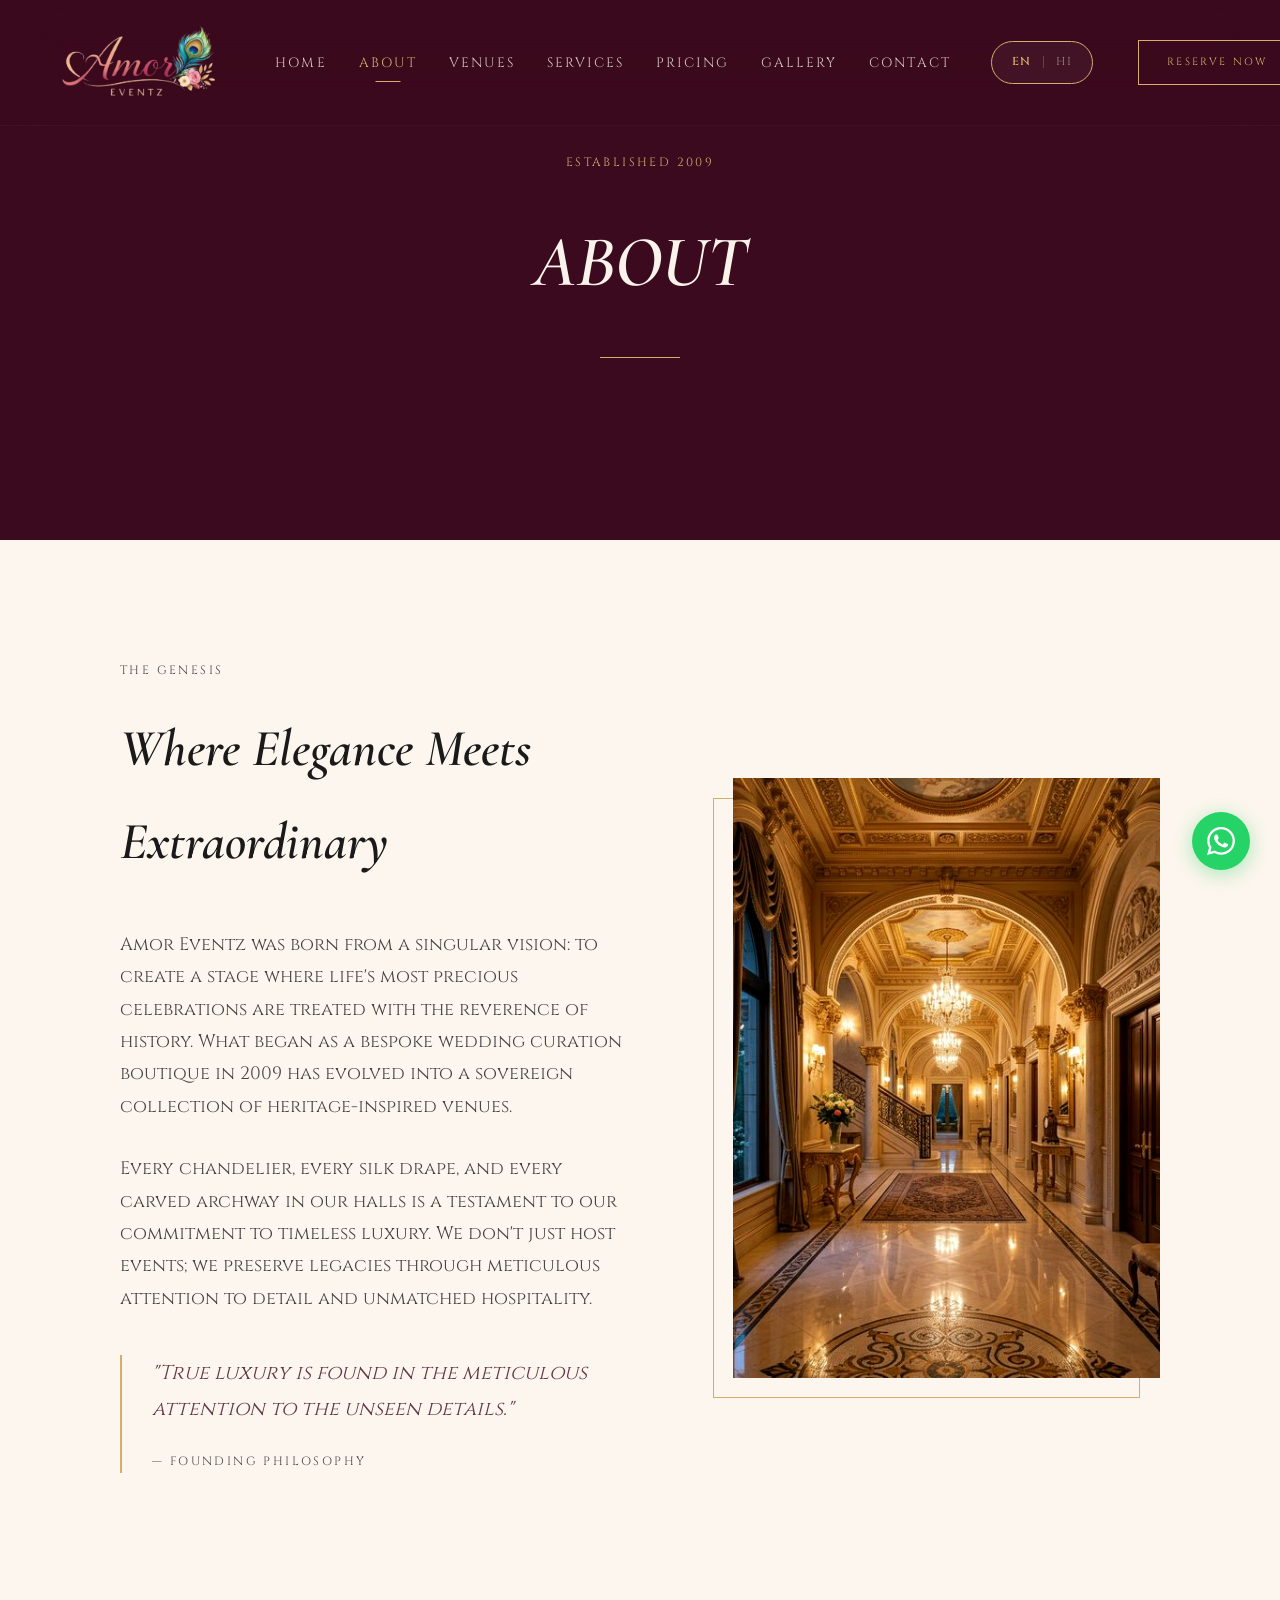
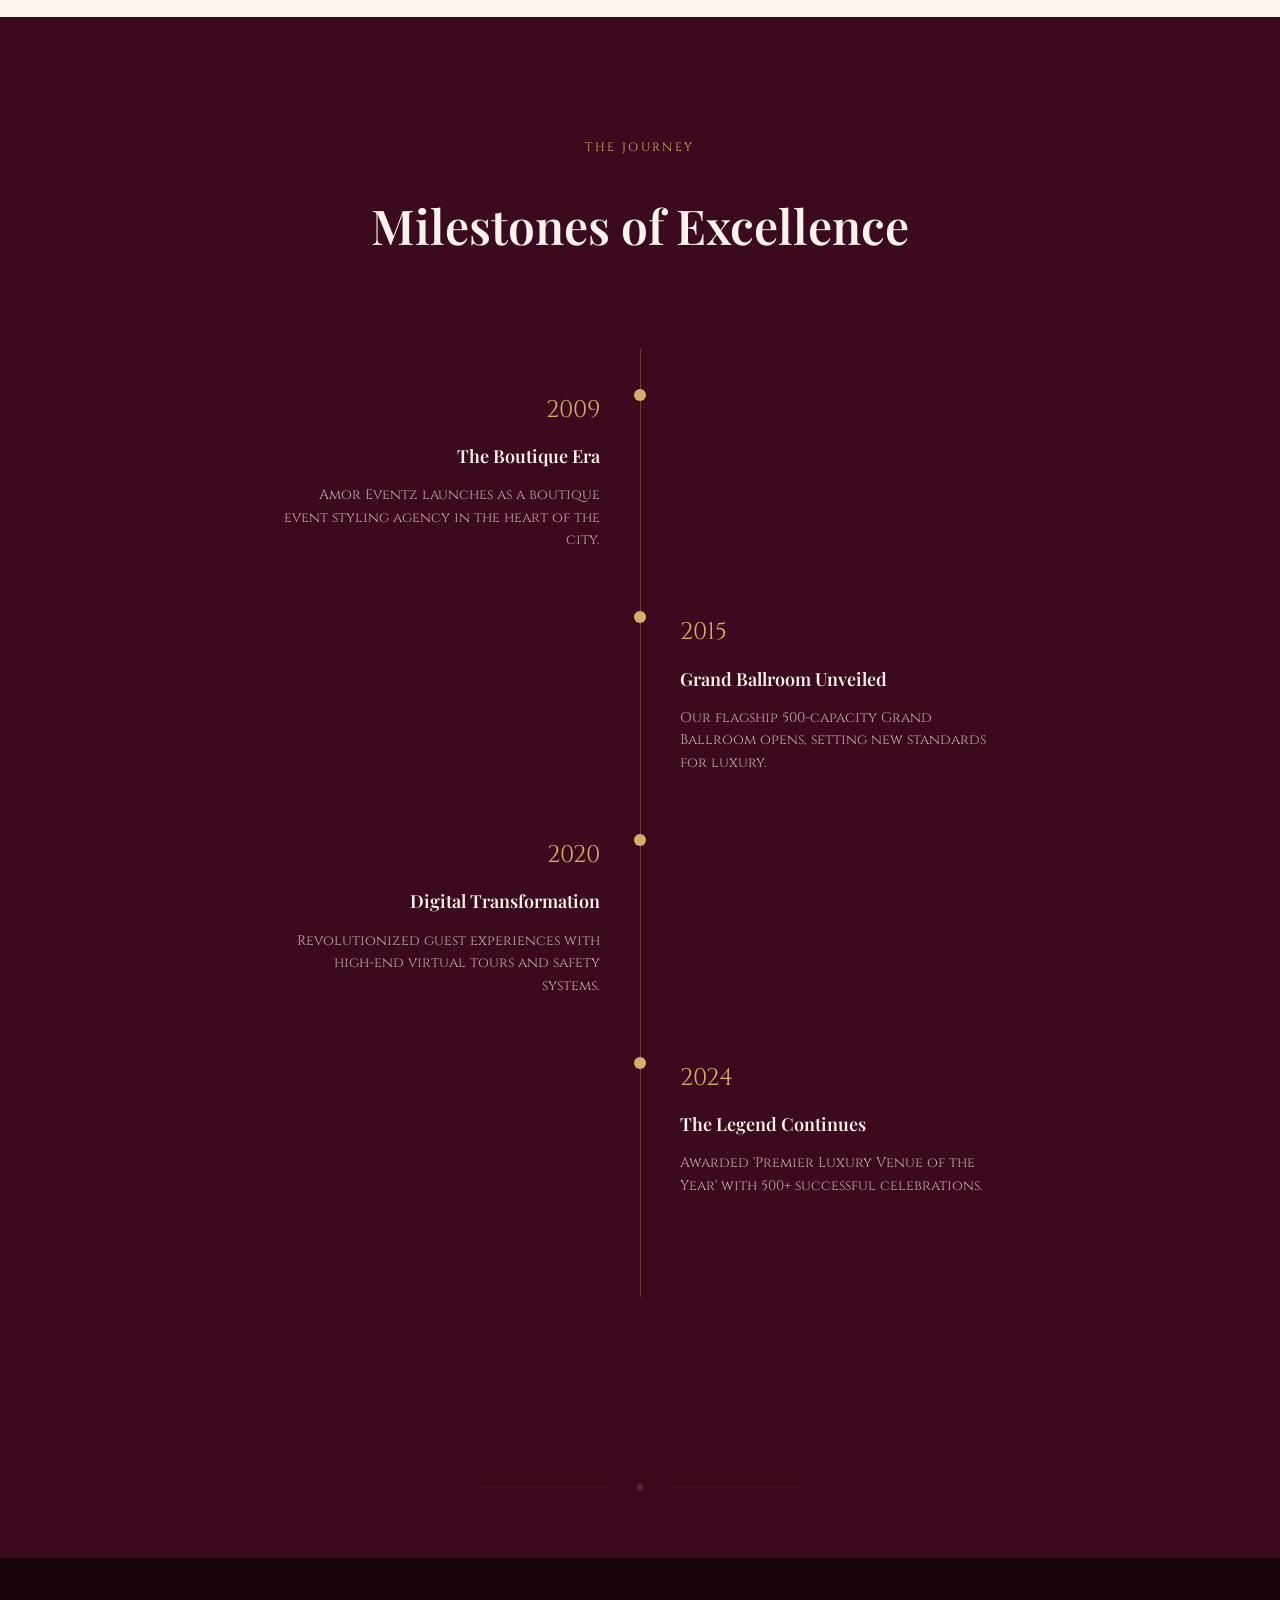
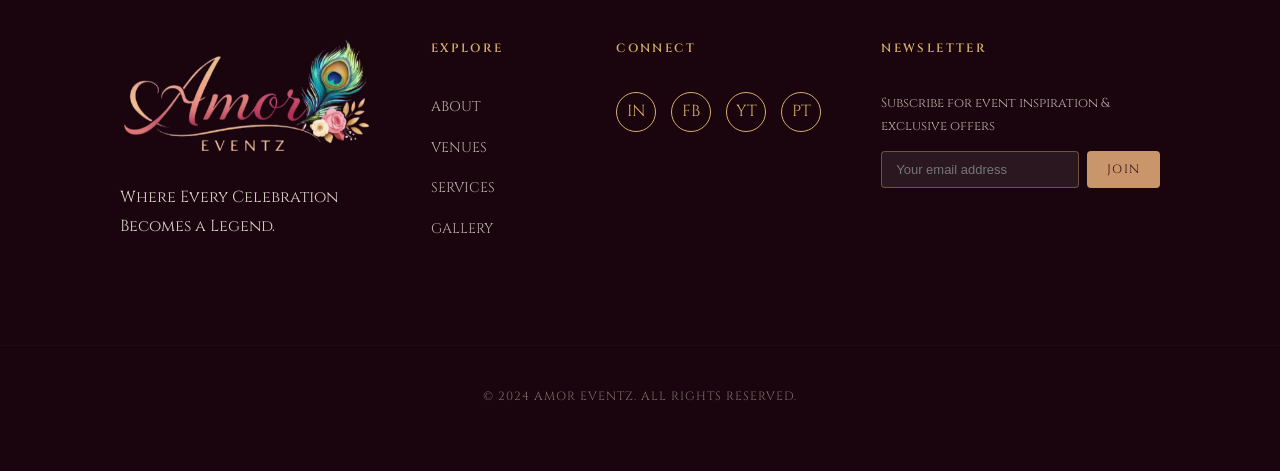
==== commit 677fae9b: "Imperial Brand Finalization: Site-wide Cinzel Typography, Symmetrical Brand Crest, and 1800px Servic" ====
--- a/about.html
+++ b/about.html
@@ -15,20 +15,6 @@
     <meta property="og:description" content="Crafting sovereign editorial experiences since 2009. Learn about our founding vision and commitment to elegance.">
 
     <link rel="stylesheet" href="styles.css">
-    <style>
-        .timeline-container { padding: 80px 0; background: var(--clr-primary); color: var(--clr-ivory); }
-        .timeline { position: relative; max-width: 800px; margin: 0 auto; padding: 40px 0; }
-        .timeline::before { content: ''; position: absolute; left: 50%; top: 0; bottom: 0; width: 1px; background: rgba(212,175,106,0.3); }
-        .timeline-item { position: relative; margin-bottom: 60px; width: 50%; padding: 0 40px; }
-        .timeline-item:nth-child(odd) { left: 0; text-align: right; }
-        .timeline-item:nth-child(even) { left: 50%; text-align: left; }
-        .timeline-dot { position: absolute; top: 0; width: 12px; height: 12px; background: var(--clr-secondary); border-radius: 50%; z-index: 2; }
-        .timeline-item:nth-child(odd) .timeline-dot { right: -6px; }
-        .timeline-item:nth-child(even) .timeline-dot { left: -6px; }
-        .timeline-year { font-family: 'Cinzel'; font-size: 24px; color: var(--clr-secondary); margin-bottom: 8px; display: block; }
-        .timeline-content h3 { font-family: 'Playfair Display'; font-size: 18px; margin-bottom: 12px; }
-        .timeline-content p { font-size: 14px; opacity: 0.8; line-height: 1.6; }
-    </style>
 </head>
 <body>
 
@@ -36,43 +22,50 @@
     <nav class="navbar scrolled">
         <div class="nav-container">
             <div class="logo">
-                <a href="index.html"><img src="assets/amor-eventz-logo.png" alt="Amor Eventz" style="height: 50px; width: auto;"></a>
+                <a href="index.html"><img src="assets/logo.png" alt="Amor Eventz" style="height: 75px; width: auto;"></a>
             </div>
             <ul class="nav-links">
-                <li><a href="index.html">HOME</a></li>
-                <li><a href="about.html" class="active">ABOUT</a></li>
-                <li><a href="venues.html">VENUES</a></li>
-                <li><a href="services.html">SERVICES</a></li>
-                <li><a href="pricing.html">PRICING</a></li>
-                <li><a href="gallery.html">GALLERY</a></li>
-                <li><a href="contact.html">CONTACT</a></li>
+                <li><a href="index.html" data-i18n="nav-home">HOME</a></li>
+                <li><a href="about.html" class="active" data-i18n="nav-about">ABOUT</a></li>
+                <li><a href="venues.html" data-i18n="nav-venues">VENUES</a></li>
+                <li><a href="services.html" data-i18n="nav-services">SERVICES</a></li>
+                <li><a href="pricing.html" data-i18n="nav-pricing">PRICING</a></li>
+                <li><a href="gallery.html" data-i18n="nav-gallery">GALLERY</a></li>
+                <li><a href="contact.html" data-i18n="nav-contact">CONTACT</a></li>
             </ul>
-            <a href="contact.html" class="btn btn-primary" style="font-family:'Cinzel',serif;font-size:11px;">RESERVE NOW</a>
+            <div class="nav-actions">
+                <div class="lang-switcher">
+                    <span class="lang-btn active" data-lang="en">EN</span>
+                    <span class="lang-divider"></span>
+                    <span class="lang-btn" data-lang="hi">HI</span>
+                </div>
+                <a href="contact.html" class="nav-btn" data-i18n="nav-reserve">RESERVE NOW</a>
+            </div>
         </div>
     </nav>
 
     <!-- HEADER -->
-    <header class="page-header" style="background-image: linear-gradient(rgba(59, 10, 30, 0.7), rgba(59, 10, 30, 0.7)), url('assets/hero (3).jpg');">
+    <header class="page-header" style="background-image: linear-gradient(rgba(59, 10, 30, 0.75), rgba(59, 10, 30, 0.75)), url('assets/multi-colored-art-crafts.jpg');">
         <div class="container text-center reveal">
-            <p style="font-family:'Cinzel'; letter-spacing:4px; font-size:12px; color:var(--clr-secondary);">ESTABLISHED 2009</p>
-            <h1 style="font-family:'Cormorant Garamond'; font-style:italic; font-size:72px;">Our Legacy</h1>
+            <p class="txt-ui txt-gold">ESTABLISHED 2009</p>
+            <h1 class="txt-hero" style="font-size:72px;" data-i18n="nav-about">Our Legacy</h1>
             <div class="divider-center" style="margin: 30px auto; width: 80px;"></div>
         </div>
     </header>
 
     <!-- FOUNDING STORY SECTION -->
-    <section style="padding:120px 0; background:#FAF3EC;" class="reveal">
+    <section class="section-light reveal" style="padding:120px 0;">
         <div class="container" style="display:grid; grid-template-columns:1.2fr 1fr; gap:100px; align-items:center;">
             <div>
-                <p style="font-family:'Cinzel',serif; font-size:12px; letter-spacing:0.2em; color:#C9956A; margin-bottom:20px;">THE GENESIS</p>
-                <h2 style="font-family:'Cormorant Garamond'; font-style:italic; font-size:52px; color:#1A1A1A; margin-bottom:40px;">Where Elegance Meets Extraordinary</h2>
-                <div style="font-family:'Lora'; font-size:18px; color:#444; line-height:1.8;">
+                <p class="txt-ui txt-gold" style="margin-bottom:20px;">THE GENESIS</p>
+                <h2 class="txt-hero" style="font-size:52px; margin-bottom:40px;">Where Elegance Meets Extraordinary</h2>
+                <div class="txt-body" style="font-size:18px; line-height:1.8;">
                     <p style="margin-bottom:30px;">Amor Eventz was born from a singular vision: to create a stage where life's most precious celebrations are treated with the reverence of history. What began as a bespoke wedding curation boutique in 2009 has evolved into a sovereign collection of heritage-inspired venues.</p>
                     <p>Every chandelier, every silk drape, and every carved archway in our halls is a testament to our commitment to timeless luxury. We don't just host events; we preserve legacies through meticulous attention to detail and unmatched hospitality.</p>
                 </div>
                 <div style="margin-top:40px; padding-left:30px; border-left:2px solid var(--clr-secondary);">
-                    <p style="font-style:italic; font-size:20px; color:var(--clr-primary);">"True luxury is found in the meticulous attention to the unseen details."</p>
-                    <p style="font-family:'Cinzel'; font-size:11px; margin-top:10px;">— FOUNDING PHILOSOPHY</p>
+                    <p style="font-style:italic; font-size:20px; color:var(--clr-primary-bg);">"True luxury is found in the meticulous attention to the unseen details."</p>
+                    <p class="txt-ui" style="margin-top:10px;">— FOUNDING PHILOSOPHY</p>
                 </div>
             </div>
             <div style="position:relative;">
@@ -86,7 +79,7 @@
     <section class="timeline-container reveal">
         <div class="container">
             <div class="text-center" style="margin-bottom:80px;">
-                <p style="font-family:'Cinzel'; letter-spacing:3px; color:var(--clr-secondary);">THE JOURNEY</p>
+                <p class="txt-ui txt-gold">THE JOURNEY</p>
                 <h2 style="font-size:48px;">Milestones of Excellence</h2>
             </div>
             
@@ -139,20 +132,20 @@
     <footer class="footer">
         <div class="container footer-container">
             <div class="footer-brand">
-                <img src="assets/amor-eventz-logo.png" alt="Amor Eventz" style="height: 90px; width: auto; margin-bottom: 20px;">
-                <p>Where Every Celebration Becomes a Legend.</p>
+                <img src="assets/logo.png" alt="Amor Eventz" style="height: 120px; width: auto; margin-bottom: 25px;">
+                <p data-i18n="footer-tagline">Where Every Celebration Becomes a Legend.</p>
             </div>
             <div class="footer-links">
-                <h4>EXPLORE</h4>
+                <h4 data-i18n="footer-explore">EXPLORE</h4>
                 <ul>
-                    <li><a href="about.html">ABOUT US</a></li>
-                    <li><a href="venues.html">OUR VENUES</a></li>
-                    <li><a href="services.html">SERVICES</a></li>
-                    <li><a href="gallery.html">GALLERY</a></li>
+                    <li><a href="about.html" data-i18n="nav-about">ABOUT US</a></li>
+                    <li><a href="venues.html" data-i18n="nav-venues">OUR VENUES</a></li>
+                    <li><a href="services.html" data-i18n="nav-services">SERVICES</a></li>
+                    <li><a href="gallery.html" data-i18n="nav-gallery">GALLERY</a></li>
                 </ul>
             </div>
             <div class="footer-social">
-                <h4>CONNECT</h4>
+                <h4 data-i18n="footer-connect">CONNECT</h4>
                 <div class="social-icons">
                     <a href="https://instagram.com/amoreventz" target="_blank" class="social-icon">IN</a>
                     <a href="https://facebook.com/amoreventz" target="_blank" class="social-icon">FB</a>
@@ -161,16 +154,16 @@
                 </div>
             </div>
             <div class="footer-newsletter">
-                <h4>NEWSLETTER</h4>
-                <p style="font-size:13px; color:#FAF3EC; opacity:0.7; margin-bottom:12px;">Subscribe for event inspiration & exclusive offers</p>
+                <h4 data-i18n="footer-newsletter">NEWSLETTER</h4>
+                <p style="font-size:13px; color:#FAF3EC; opacity:0.7; margin-bottom:12px;" data-i18n="footer-newsletter-p">Subscribe for event inspiration & exclusive offers</p>
                 <form class="newsletter-form">
                     <input type="email" placeholder="Your email address">
-                    <button type="submit">JOIN</button>
+                    <button type="submit" data-i18n="footer-join">JOIN</button>
                 </form>
             </div>
         </div>
         <div class="footer-bottom">
-            <p>&copy; 2024 AMOR EVENTZ. ALL RIGHTS RESERVED.</p>
+            <p data-i18n="footer-rights">&copy; 2024 AMOR EVENTZ. ALL RIGHTS RESERVED.</p>
         </div>
     </footer>
 
--- a/styles.css
+++ b/styles.css
@@ -15,16 +15,19 @@
     --clr-light-section: #FDF6EE;    /* Warm Ivory */
 
     /* Typography */
+    /* Content Font Style: Cinzel throughout the website */
     --font-heading: 'Playfair Display', serif;
     --font-hero: 'Cormorant Garamond', serif;
-    --font-body: 'Lora', serif;
+    --font-body: 'Cinzel', serif;
     --font-ui: 'Cinzel', serif;
+    --font-luxury: 'Cinzel', serif;
 
     /* Spacing & Layout */
     --container-width: 1200px;
     --side-margin: 80px;
     --transition-smooth: all 0.5s cubic-bezier(0.16, 1, 0.3, 1);
     --shadow-soft: 0 10px 40px rgba(0, 0, 0, 0.3);
+    --border-gold: 1px solid var(--clr-secondary);
 }
 
 /* 1. RESET & BASE */
@@ -87,9 +90,39 @@
 
 .ornament-divider {
     text-align: center;
-    padding: 24px 0;
+    padding: 48px 0;
     opacity: 0.6;
 }
+
+/* 2.1 SECTION PATTERNS */
+.section-light {
+    background-color: var(--clr-light-section);
+    color: var(--clr-charcoal);
+}
+
+.section-light h1, 
+.section-light h2, 
+.section-light h3, 
+.section-light h4 {
+    color: var(--clr-charcoal);
+}
+
+.section-light p {
+    color: var(--clr-charcoal);
+    opacity: 0.8;
+}
+
+.section-dark {
+    background-color: var(--clr-primary-bg);
+    color: var(--clr-ivory);
+}
+
+/* 2.2 TYPOGRAPHY UTILITIES */
+.txt-ui { font-family: var(--font-ui); letter-spacing: 0.2em; text-transform: uppercase; font-size: 12px; }
+.txt-hero { font-family: var(--font-hero); font-style: italic; }
+.txt-heading { font-family: var(--font-heading); }
+.txt-body { font-family: var(--font-body); }
+.txt-gold { color: var(--clr-secondary); }
 
 /* 3. NAVIGATION */
 .navbar {
@@ -97,39 +130,57 @@
     top: 0;
     width: 100%;
     z-index: 1000;
-    padding: 30px 0;
-    transition: var(--transition-smooth);
+    padding: 25px 0;
+    transition: all 0.5s cubic-bezier(0.4, 0, 0.2, 1);
+    background: rgba(59, 10, 30, 0.05); /* Transcendental glass base */
+    backdrop-filter: blur(30px); /* Maximum cinematic depth */
+    -webkit-backdrop-filter: blur(30px);
+    border-bottom: 1px solid rgba(212, 175, 106, 0.05);
 }
 
 .navbar.scrolled {
-    background: rgba(59, 10, 30, 0.98);
-    backdrop-filter: blur(12px);
+    background: rgba(59, 10, 30, 0.95);
     padding: 15px 0;
-    box-shadow: 0 4px 30px rgba(0, 0, 0, 0.4);
+    border-bottom: 1px solid rgba(212, 175, 106, 0.2);
+    box-shadow: 0 10px 40px rgba(0, 0, 0, 0.5);
 }
 
 .nav-container {
-    max-width: var(--container-width);
+    max-width: 1600px; /* Grand expansive width */
     margin: 0 auto;
-    padding: 0 var(--side-margin);
+    padding: 0 60px; /* Large luxury gutters */
     display: flex;
     justify-content: space-between;
     align-items: center;
+    width: 100%;
+}
+
+.logo {
+    display: flex;
+    align-items: center;
+    flex-shrink: 0;
+    margin-right: 60px; /* Brand isolation buffer */
 }
 
 .nav-links {
     display: flex;
-    gap: 48px;
+    gap: 32px; /* Balanced rhythmic spacing */
+    list-style: none;
+    padding: 0;
+    margin: 0;
+    flex: 0 1 auto;
 }
 
 .nav-links a {
     font-family: var(--font-ui);
-    font-size: 13px;
-    letter-spacing: 0.1em;
-    color: var(--clr-ivory);
-    opacity: 0.85;
+    font-size: 13.5px; /* Precision editorial scale */
+    letter-spacing: 0.15em;
+    color: var(--clr-ivory);
+    opacity: 0.8;
     position: relative;
-    padding-bottom: 4px;
+    padding: 10px 0;
+    transition: all 0.3s ease;
+    white-space: nowrap;
 }
 
 .nav-links a:hover,
@@ -142,16 +193,86 @@
     content: '';
     position: absolute;
     bottom: 0;
-    left: 0;
+    left: 50%;
     width: 0;
-    height: 1px;
+    height: 1.5px;
     background: var(--clr-secondary);
-    transition: var(--transition-smooth);
+    transition: all 0.3s ease;
+    transform: translateX(-50%);
 }
 
 .nav-links a:hover::after,
 .nav-links a.active::after {
-    width: 100%;
+    width: 25px;
+}
+
+/* 3.1 NAVIGATION BUTTONS & SWITCHER */
+.nav-actions {
+    display: flex;
+    align-items: center;
+    gap: 45px;
+    flex-shrink: 0;
+    margin-left: 40px;
+}
+
+.lang-switcher {
+    display: flex;
+    align-items: center;
+    gap: 12px;
+    border: 1.5px solid var(--clr-secondary); /* Prestige pill border */
+    border-radius: 50px;
+    padding: 8px 20px;
+    background: rgba(255, 255, 255, 0.04);
+}
+
+.lang-btn {
+    font-family: var(--font-ui);
+    font-size: 11.5px;
+    letter-spacing: 0.12em;
+    cursor: pointer;
+    transition: all 0.3s ease;
+    color: var(--clr-ivory);
+    opacity: 0.5;
+    position: relative;
+    padding: 2px 0;
+}
+
+.lang-btn:hover {
+    opacity: 0.9;
+}
+
+.lang-btn.active {
+    opacity: 1;
+    color: var(--clr-secondary);
+    font-weight: 600;
+}
+
+.lang-divider {
+    width: 1px;
+    height: 12px;
+    background: rgba(212, 175, 106, 0.3);
+}
+
+.nav-btn {
+    display: inline-block;
+    padding: 12px 28px;
+    font-family: var(--font-ui);
+    font-size: 10.5px;
+    letter-spacing: 0.22em;
+    color: var(--clr-secondary);
+    border: 1px solid var(--clr-secondary);
+    background: transparent;
+    transition: all 0.4s cubic-bezier(0.165, 0.84, 0.44, 1);
+    text-transform: uppercase;
+    border-radius: 0;
+    white-space: nowrap;
+}
+
+.nav-btn:hover {
+    background: var(--clr-secondary);
+    color: var(--clr-primary-bg);
+    transform: translateY(-2px);
+    box-shadow: 0 8px 25px rgba(0, 0, 0, 0.3);
 }
 
 /* 4. BUTTONS */
@@ -185,11 +306,13 @@
     background: transparent;
     border: 1px solid var(--clr-secondary);
     color: var(--clr-ivory);
+    text-shadow: 0 2px 4px rgba(0,0,0,0.3);
 }
 
 .btn-outline:hover {
-    background: rgba(212, 175, 106, 0.15);
-    color: var(--clr-secondary);
+    background: var(--clr-secondary);
+    color: var(--clr-primary-bg);
+    box-shadow: 0 0 20px rgba(212, 175, 106, 0.4);
 }
 
 /* 5. HERO SECTION */
@@ -197,39 +320,466 @@
     height: 100vh;
     display: flex;
     align-items: center;
+    justify-content: center; /* Ensure horizontal centering of the content container */
     position: relative;
     overflow: hidden;
     background-color: var(--clr-primary-bg);
 }
 
+/* Removed noise layer for clarity as per user request */
+/* .hero::before {
+    content: '';
+    position: absolute;
+    inset: 0;
+    background-image: url("data:image/svg+xml,%3Csvg viewBox='0 0 200 200' xmlns='http://www.w3.org/2000/svg'%3E%3Cfilter id='noiseFilter'%3E%3CfeTurbulence type='fractalNoise' baseFrequency='0.65' numOctaves='3' stitchTiles='stitch'/%3E%3C/filter%3E%3Crect width='100%25' height='100%25' filter='url(%23noiseFilter)'/%3E%3C/svg%3E");
+    opacity: 0.04;
+    pointer-events: none;
+    z-index: 3;
+} */
+
 .hero-overlay {
     position: absolute;
     inset: 0;
-    background: linear-gradient(180deg, rgba(59, 10, 30, 0.5) 0%, rgba(59, 10, 30, 0.85) 100%);
+    background: radial-gradient(circle at 30% 50%, rgba(59, 10, 30, 0.4) 0%, rgba(59, 10, 30, 0.8) 100%);
     z-index: 2;
 }
 
 .hero-content {
     position: relative;
     z-index: 3;
-    max-width: 800px;
-    padding-top: 80px;
+    max-width: 900px;
+    text-align: center;
+    margin: 0 auto;
+    padding-top: 140px; /* Shift down to avoid navbar overlap */
+}
+
+.hero-slider {
+    position: absolute;
+    inset: 0;
+    z-index: 1;
+}
+
+.hero-slide {
+    position: absolute;
+    inset: 0;
+    background-size: cover;
+    background-position: center;
+    opacity: 0;
+    transition: opacity 3s ease-in-out; /* Increased for smoothness */
+    transform: scale(1.1);
+}
+
+.hero-slide.active {
+    opacity: 1;
+    z-index: 2;
+    animation: kenburns 12s linear infinite alternate;
+}
+
+.hero-slide.previous {
+    opacity: 1;
+    z-index: 1;
+}
+
+@keyframes kenburns {
+    0% { transform: scale(1); }
+    100% { transform: scale(1.05); } /* Reduced zoom for better image clarity */
+}
+
+.hero-thumbnails {
+    position: absolute;
+    bottom: 40px;
+    right: var(--side-margin);
+    z-index: 4;
+    display: flex;
+    gap: 15px;
+}
+
+.hero-thumb {
+    width: 70px;
+    height: 70px;
+    background-size: cover;
+    background-position: center;
+    border: 1px solid rgba(255, 255, 255, 0.3);
+    cursor: pointer;
+    transition: var(--transition-smooth);
+    opacity: 0.8;
+    border-radius: 2px;
+    background-color: rgba(255, 255, 255, 0.05);
+    backface-visibility: hidden;
+    transform: translateZ(0); /* Force hardware acceleration for clarity */
+}
+
+.hero-thumb.active {
+    border-color: var(--clr-secondary);
+    opacity: 1;
+    transform: scale(1.1) translateY(-5px);
+    filter: grayscale(0);
+    box-shadow: 0 10px 30px rgba(0,0,0,0.5);
 }
 
 .hero-title {
+    font-family: var(--font-ui); /* Changed to Cinzel/Legendary font */
+    font-size: 3.8rem; /* Adjusted for Cinzel scale */
+    font-weight: 500;
+    text-transform: uppercase;
+    line-height: 1.2;
+    margin-bottom: 2.5rem;
+    color: var(--clr-ivory);
+    text-shadow: 0 10px 30px rgba(0,0,0,0.4);
+    letter-spacing: 0.15em; /* Increased tracking for luxury feel */
+    animation: titleReveal 1.5s cubic-bezier(0.16, 1, 0.3, 1) forwards;
+    text-align: center;
+}
+
+.hero-btns {
+    display: flex;
+    gap: 20px;
+    justify-content: center;
+    margin-top: 2rem;
+}
+
+@keyframes titleReveal {
+    0% { opacity: 0; transform: translateY(40px); letter-spacing: -0.05em; }
+    100% { opacity: 1; transform: translateY(0); letter-spacing: -0.02em; }
+}
+
+/* 5.5 MARQUEE TICKER */
+.marquee-section {
+    background-color: #2D0817; /* Slightly lighter burgundy for contrast */
+    padding: 20px 0;
+    border-top: 1px solid rgba(212, 175, 106, 0.1);
+    border-bottom: 1px solid rgba(212, 175, 106, 0.1);
+    overflow: hidden;
+    position: relative;
+}
+
+.marquee-section::before,
+.marquee-section::after {
+    content: '';
+    position: absolute;
+    top: 0;
+    bottom: 0;
+    width: 150px;
+    z-index: 2;
+    pointer-events: none;
+}
+
+/* Removed grain texture for clarity as per user request */
+/* .hero::after {
+    content: '';
+    position: absolute;
+    inset: 0;
+    background-image: url('https://www.transparenttextures.com/patterns/p6.pattern'); 
+    opacity: 0.1;
+    z-index: 2;
+    pointer-events: none;
+} */
+
+.marquee-section::before {
+    left: 0;
+    background: linear-gradient(to right, #2D0817 0%, transparent 100%);
+}
+
+.marquee-section::after {
+    right: 0;
+    background: linear-gradient(to left, #2D0817 0%, transparent 100%);
+}
+
+.marquee {
+    display: flex;
+    white-space: nowrap;
+}
+
+.marquee-inner {
+    display: flex;
+    animation: marqueeScroll 40s linear infinite;
+}
+
+.marquee-inner span {
+    font-family: var(--font-ui);
+    font-size: 14px;
+    letter-spacing: 0.25em;
+    color: var(--clr-secondary);
+    padding: 0 40px;
+    opacity: 0.8;
+}
+
+@keyframes marqueeScroll {
+    0% { transform: translateX(0); }
+    100% { transform: translateX(-50%); }
+}
+
+/* 5.6 USP SECTION REDESIGN */
+.usp-grid {
+    display: grid;
+    grid-template-columns: 1.1fr 0.9fr;
+    gap: 80px;
+    align-items: center;
+}
+
+/* ==========================================================================
+   BRAND CREST (MONUMENTAL LEAD)
+   ========================================================================== */
+/* ==========================================================================
+   BRAND CREST (MONUMENTAL LEAD)
+   ========================================================================== */
+.brand-crest {
+    text-align: center;
+    padding: 40px 0;
+    max-width: 580px; /* Precise fit for 1fr column */
+    margin: 0; /* Align to start of column */
+}
+
+.crest-top {
+    display: flex;
+    align-items: center;
+    justify-content: center;
+    gap: 20px;
+    margin-bottom: 25px;
+}
+
+.crest-line {
+    height: 1px;
+    background: var(--clr-secondary);
+    width: 60px;
+    opacity: 0.5;
+}
+
+.crest-stars {
+    display: flex;
+    gap: 10px;
+    color: var(--clr-secondary);
+    font-size: 8px;
+}
+
+.crest-title {
+    font-family: var(--font-ui);
+    font-size: 42px; /* Dignified, non-overflowing scale */
+    font-weight: 500;
+    letter-spacing: 0.18em;
+    color: var(--clr-ivory);
+    margin: 0 auto 10px auto;
+    display: flex;
+    align-items: center;
+    justify-content: center;
+    text-transform: uppercase;
+}
+
+.crest-diamond {
+    color: var(--clr-secondary);
+    font-size: 0.5em;
+    margin: 0 25px;
+    transform: scaleY(1.4);
+    display: inline-block;
+}
+
+.crest-subtitle {
+    font-family: var(--font-ui);
+    font-size: 13.5px;
+    letter-spacing: 0.35em;
+    color: var(--clr-secondary);
+    text-transform: uppercase;
+    margin-bottom: 25px; /* Tighter gap to the line motif */
+    font-weight: 400;
+}
+
+.crest-bottom {
+    display: flex;
+    align-items: center;
+    justify-content: center;
+    gap: 20px;
+    opacity: 0.6;
+}
+
+.crest-bottom .crest-line {
+    width: 80px;
+}
+
+@media (max-width: 768px) {
+    .crest-title { font-size: 38px; }
+    .crest-subtitle { font-size: 12px; letter-spacing: 0.2em; }
+    .crest-diamond { margin: 0 15px; }
+    .crest-line { width: 60px; }
+    .crest-bottom .crest-line { width: 80px; }
+}
+
+/* ==========================================================================
+   SERVICES SECTION (HOMEPAGE)
+   ========================================================================== */
+.services-section {
+    padding: 140px 0;
+    background: #2D0817; /* Deep midnight burgundy */
+    color: var(--clr-ivory);
+}
+
+.services-section .container {
+    max-width: 1800px; /* Majestic wide-format */
+    padding: 0 40px;
+}
+
+.services-grid {
+    display: grid;
+    grid-template-columns: repeat(4, 1fr); /* Horizon line layout */
+    gap: 40px; /* More breathing room */
+    margin-top: 80px;
+}
+
+.service-card {
+    background: rgba(255, 255, 255, 0.03);
+    border: 1px solid rgba(212, 175, 106, 0.1);
+    padding: 70px 40px; /* Massive architectural volume */
+    transition: all 0.6s cubic-bezier(0.165, 0.84, 0.44, 1);
+    text-align: center;
+    position: relative;
+    display: flex;
+    flex-direction: column;
+    height: 100%;
+}
+
+.service-card:hover {
+    background: rgba(212, 175, 106, 0.05);
+    border-color: var(--clr-secondary);
+    transform: translateY(-15px); /* Stronger lift */
+    box-shadow: 0 25px 60px rgba(0, 0, 0, 0.5);
+}
+
+.service-icon {
+    font-size: 48px; /* Larger presence */
+    color: var(--clr-secondary);
+    margin-bottom: 35px;
+    transition: transform 0.5s ease;
+}
+
+.service-card:hover .service-icon {
+    transform: scale(1.15) rotate(5deg);
+}
+
+.service-card h3 {
+    font-family: var(--font-ui);
+    font-size: 16px;
+    letter-spacing: 0.15em;
+    margin-bottom: 35px;
+    color: var(--clr-secondary);
+    text-transform: uppercase;
+    line-height: 1.4;
+}
+
+.service-list {
+    list-style: none;
+    padding: 0;
+    margin: 0;
+    text-align: left;
+}
+
+.service-list li {
+    font-size: 13.5px;
+    color: rgba(250, 243, 236, 0.75);
+    padding: 10px 0;
+    border-bottom: 1px solid rgba(212, 175, 106, 0.05);
+    display: flex;
+    align-items: flex-start;
+    line-height: 1.5;
+}
+
+.service-list li::before {
+    content: "•";
+    color: var(--clr-secondary);
+    margin-right: 12px;
+    font-weight: bold;
+}
+
+.service-list li:last-child {
+    border-bottom: none;
+}
+
+.services-cta {
+    text-align: center;
+    margin-top: 100px;
+}
+
+@media (max-width: 1200px) {
+    .services-grid { grid-template-columns: repeat(2, 1fr); }
+}
+
+@media (max-width: 768px) {
+    .services-section { padding: 90px 0; }
+    .services-grid { grid-template-columns: 1fr; }
+    .service-card { padding: 40px 25px; }
+}
+
+.usp-item {
+    display: flex;
+    gap: 30px;
+    align-items: flex-start;
+    margin-bottom: 45px;
+    padding: 15px;
+    border-radius: 8px;
+    transition: var(--transition-smooth);
+    border: 1px solid transparent;
+}
+
+.usp-item:hover {
+    background: rgba(255, 255, 255, 0.03);
+    border-color: rgba(212, 175, 106, 0.1);
+    transform: translateX(10px);
+}
+
+.usp-num {
     font-family: var(--font-hero);
-    font-size: 5rem;
-    font-style: italic;
-    line-height: 1.1;
-    margin-bottom: 2rem;
-    color: var(--clr-ivory);
-}
-
-.hero-desc {
-    font-size: 1.2rem;
-    max-width: 500px;
-    margin-bottom: 3rem;
-    opacity: 0.9;
+    font-size: 48px;
+    color: var(--clr-secondary);
+    opacity: 0.2;
+    line-height: 0.8;
+    transition: var(--transition-smooth);
+    flex-shrink: 0;
+    min-width: 60px;
+}
+
+.usp-item:hover .usp-num {
+    opacity: 0.8;
+    transform: scale(1.1);
+}
+
+.usp-item h3 {
+    font-family: var(--font-heading);
+    font-size: 20px;
+    color: var(--clr-ivory);
+    margin-bottom: 8px;
+    letter-spacing: 0.02em;
+}
+
+.usp-item p {
+    font-size: 14px;
+    line-height: 1.6;
+    color: var(--clr-ivory);
+    opacity: 0.8;
+    margin: 0;
+}
+
+.usp-image-wrapper {
+    position: relative;
+    padding: 20px;
+}
+
+.usp-image-main {
+    width: 100%;
+    height: 680px;
+    object-fit: cover;
+    box-shadow: 20px 20px 0 rgba(212, 175, 106, 0.1);
+    border: 1px solid rgba(212, 175, 106, 0.2);
+}
+
+.usp-image-wrapper::after {
+    content: '';
+    position: absolute;
+    top: 0;
+    left: 0;
+    width: 60%;
+    height: 60%;
+    border: 1px solid var(--clr-secondary);
+    z-index: -1;
+    transform: translate(-15px, -15px);
+    opacity: 0.4;
 }
 
 /* 6. WHATSAPP FLOATING BUTTON */
@@ -372,7 +922,139 @@
     letter-spacing: 1px;
 }
 
-/* Responsive */
+
+/* 9. PAGE-SPECIFIC COMPONENTS */
+
+/* Timeline (About Page) */
+.timeline-container { padding: 120px 0; background-color: var(--clr-primary-bg); color: var(--clr-ivory); }
+.timeline { position: relative; max-width: 800px; margin: 0 auto; padding: 40px 0; }
+.timeline::before { content: ''; position: absolute; left: 50%; top: 0; bottom: 0; width: 1px; background: rgba(212,175,106,0.3); }
+.timeline-item { position: relative; margin-bottom: 60px; width: 50%; padding: 0 40px; }
+.timeline-item:nth-child(odd) { left: 0; text-align: right; }
+.timeline-item:nth-child(even) { left: 50%; text-align: left; }
+.timeline-dot { position: absolute; top: 0; width: 12px; height: 12px; background: var(--clr-secondary); border-radius: 50%; z-index: 2; }
+.timeline-item:nth-child(odd) .timeline-dot { right: -6px; }
+.timeline-item:nth-child(even) .timeline-dot { left: -6px; }
+.timeline-year { font-family: var(--font-ui); font-size: 24px; color: var(--clr-secondary); margin-bottom: 8px; display: block; }
+.timeline-content h3 { font-family: var(--font-heading); font-size: 18px; margin-bottom: 12px; }
+.timeline-content p { font-size: 14px; opacity: 0.8; line-height: 1.6; }
+
+/* Venues Page */
+.venue-detail-section { padding: 120px 0; border-bottom: 1px solid rgba(212,175,106,0.1); }
+.venue-detail-grid { display: grid; grid-template-columns: 1fr 1fr; gap: 80px; align-items: center; }
+.venue-specs { margin-top: 32px; display: grid; grid-template-columns: 1fr 1fr; gap: 20px; }
+.spec-item { border-left: 1px solid var(--clr-secondary); padding-left: 20px; }
+.spec-item h4 { font-family: var(--font-ui); font-size: 11px; color: var(--clr-secondary); letter-spacing: 1px; margin-bottom: 4px; }
+.spec-item p { font-size: 14px; margin: 0; }
+.venue-image-stack { position: relative; }
+.venue-image-stack img { width: 100%; height: 500px; object-fit: cover; }
+.venue-image-stack::after { content: ''; position: absolute; inset: 0; border: 1px solid var(--clr-secondary); transform: translate(15px, 15px); pointer-events: none; }
+
+/* Services Page */
+.service-intro { padding: 100px 0; text-align: center; }
+.service-grid { display: grid; grid-template-columns: repeat(3, 1fr); gap: 40px; }
+.service-card-luxury { 
+    background: #fff; border: 1px solid rgba(212,175,106,0.15); padding: 50px 40px; 
+    transition: var(--transition-smooth); position: relative; overflow: hidden;
+}
+.service-card-luxury:hover { transform: translateY(-10px); border-color: var(--clr-secondary); box-shadow: 0 20px 40px rgba(0,0,0,0.05); }
+.service-icon-wrap { margin-bottom: 30px; color: var(--clr-secondary); }
+.service-card-luxury h3 { font-family: var(--font-ui); font-size: 20px; margin-bottom: 20px; color: var(--clr-primary-bg); }
+.service-card-luxury p { font-size: 15px; line-height: 1.8; color: var(--clr-charcoal); opacity: 0.7; }
+.catering-highlight { background: var(--clr-primary); color: var(--clr-ivory); padding: 120px 0; }
+
+/* Pricing Page */
+.pricing-section { padding: 120px 0; }
+.pricing-grid { display: grid; grid-template-columns: repeat(3, 1fr); gap: 30px; align-items: stretch; }
+.pricing-card { 
+    background: #fff; border: 1px solid rgba(212,175,106,0.2); padding: 60px 40px; 
+    text-align: center; transition: var(--transition-smooth); display: flex; flex-direction: column;
+}
+.pricing-card.featured { 
+    background: var(--clr-primary-bg); color: var(--clr-ivory); border-color: var(--clr-secondary);
+    transform: scale(1.05); z-index: 2; box-shadow: 0 30px 60px rgba(0,0,0,0.15);
+}
+.tier-label { font-family: var(--font-ui); font-size: 12px; letter-spacing: 3px; color: var(--clr-secondary); margin-bottom: 20px; }
+.tier-price { font-family: var(--font-heading); font-size: 42px; margin-bottom: 30px; }
+.tier-price span { font-size: 14px; font-family: var(--font-body); opacity: 0.7; }
+.pricing-features { list-style: none; padding: 0; margin: 40px 0 auto; text-align: left; }
+.pricing-features li { 
+    margin-bottom: 16px; font-size: 14px; position: relative; padding-left: 25px;
+    border-bottom: 1px solid rgba(0,0,0,0.05); padding-bottom: 12px;
+}
+.pricing-card.featured .pricing-features li { border-color: rgba(250,243,236,0.1); }
+.pricing-features li::before { 
+    content: '▫'; position: absolute; left: 0; color: var(--clr-secondary); font-size: 18px; top: -2px;
+}
+.pricing-card.featured .btn-outline { border-color: var(--clr-secondary); color: var(--clr-ivory); }
+.pricing-card.featured .btn-outline:hover { background: var(--clr-secondary); color: var(--clr-primary-bg); }
+
+/* Gallery Page */
+.gallery-nav { padding: 40px 0; display: flex; justify-content: center; gap: 30px; }
+.gallery-filter { 
+    font-family: var(--font-ui); font-size: 11px; letter-spacing: 2px; color: #888; cursor: pointer; 
+    transition: color 0.3s ease; border-bottom: 1px solid transparent; padding-bottom: 5px;
+}
+.gallery-filter.active { color: var(--clr-ivory); border-color: var(--clr-secondary); }
+.section-light .gallery-filter.active { color: var(--clr-charcoal); }
+
+.gallery-mosaic { 
+    display: grid; grid-template-columns: repeat(4, 1fr); grid-auto-rows: 300px; gap: 20px; 
+    padding: 80px 0;
+}
+.gallery-item { position: relative; overflow: hidden; }
+.gallery-item img { width: 100%; height: 100%; object-fit: cover; transition: transform 0.8s cubic-bezier(0.16, 1, 0.3, 1); }
+.gallery-item:hover img { transform: scale(1.1); }
+.gallery-item::after { 
+    content: ''; position: absolute; inset: 0; background: rgba(59,10,30,0.4); 
+    opacity: 0; transition: opacity 0.4s ease; 
+}
+.gallery-item:hover::after { opacity: 1; }
+.span-2 { grid-column: span 2; }
+.row-2 { grid-row: span 2; }
+
+/* Contact Page */
+.contact-layout { display: grid; grid-template-columns: 1fr 1.2fr; min-height: 80vh; }
+.contact-info-panel { 
+    background: var(--clr-primary-bg); color: var(--clr-ivory); padding: 100px 80px; 
+    display: flex; flex-direction: column; justify-content: center; position: relative; overflow: hidden;
+}
+.contact-info-panel::before {
+    content: ''; position: absolute; top: -50px; left: -50px; width: 400px; height: 400px;
+    background: radial-gradient(circle, rgba(201,149,106,0.05) 0%, transparent 70%);
+}
+.contact-form-panel { padding: 100px 80px; display: flex; flex-direction: column; justify-content: center; }
+.contact-details { margin-top: 60px; }
+.detail-row { display: flex; gap: 20px; margin-bottom: 40px; align-items: flex-start; }
+.detail-row svg { color: var(--clr-secondary); flex-shrink: 0; }
+.detail-row h4 { font-family: var(--font-ui); font-size: 11px; letter-spacing: 2px; color: var(--clr-secondary); margin-bottom: 8px; }
+.detail-row p { font-size: 16px; margin: 0; opacity: 0.9; }
+
+.form-group { margin-bottom: 30px; position: relative; }
+.form-group label { 
+    display: block; font-family: var(--font-ui); font-size: 10px; letter-spacing: 2px; 
+    color: #888; margin-bottom: 10px; 
+}
+.form-group input, .form-group textarea, .form-group select {
+    width: 100%; padding: 15px 0; background: transparent; border: none;
+    border-bottom: 1px solid rgba(0,0,0,0.1); font-family: var(--font-body); font-size: 16px;
+    transition: border-color 0.3s ease; outline: none;
+}
+.form-group input:focus, .form-group textarea:focus { border-color: var(--clr-primary-bg); }
+
+/* Extra Utilities */
+.page-header {
+    height: 60vh;
+    display: flex;
+    align-items: center;
+    justify-content: center;
+    background-size: cover;
+    background-position: center;
+    position: relative;
+    color: var(--clr-ivory);
+}
+
+/* 10. RESPONSIVE */
 @media (max-width: 1024px) {
     :root { --side-margin: 40px; }
     .footer-container { grid-template-columns: 1fr 1fr; gap: 40px; }
@@ -386,4 +1068,9 @@
     .social-icons { justify-content: center; }
     .newsletter-form { flex-direction: column; }
     .hero-title { font-size: 3rem; }
-}
+    
+    .venue-detail-grid, .contact-layout, .pricing-grid, .service-grid { grid-template-columns: 1fr; gap: 40px; }
+    .gallery-mosaic { grid-template-columns: repeat(2, 1fr); }
+    .contact-info-panel, .contact-form-panel { padding: 60px 20px; }
+    .nav-container { flex-direction: column; gap: 20px; }
+}
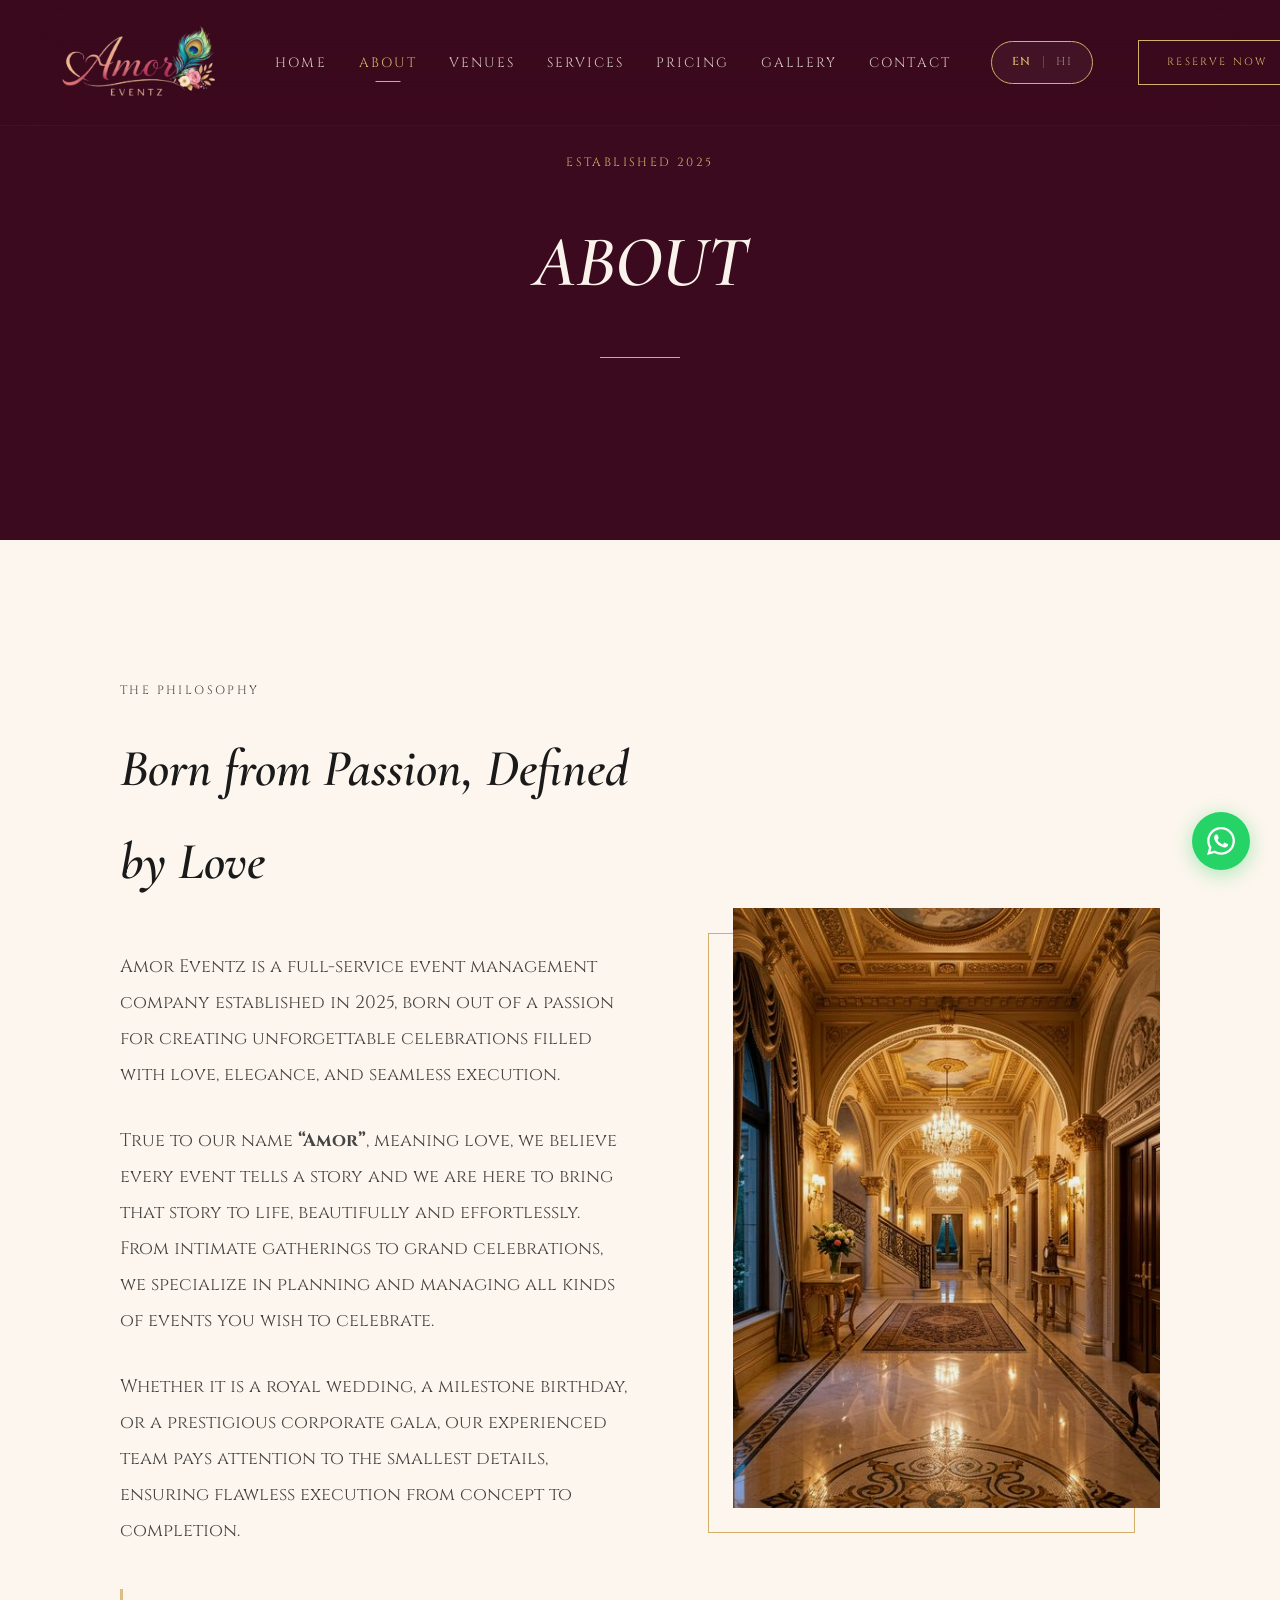
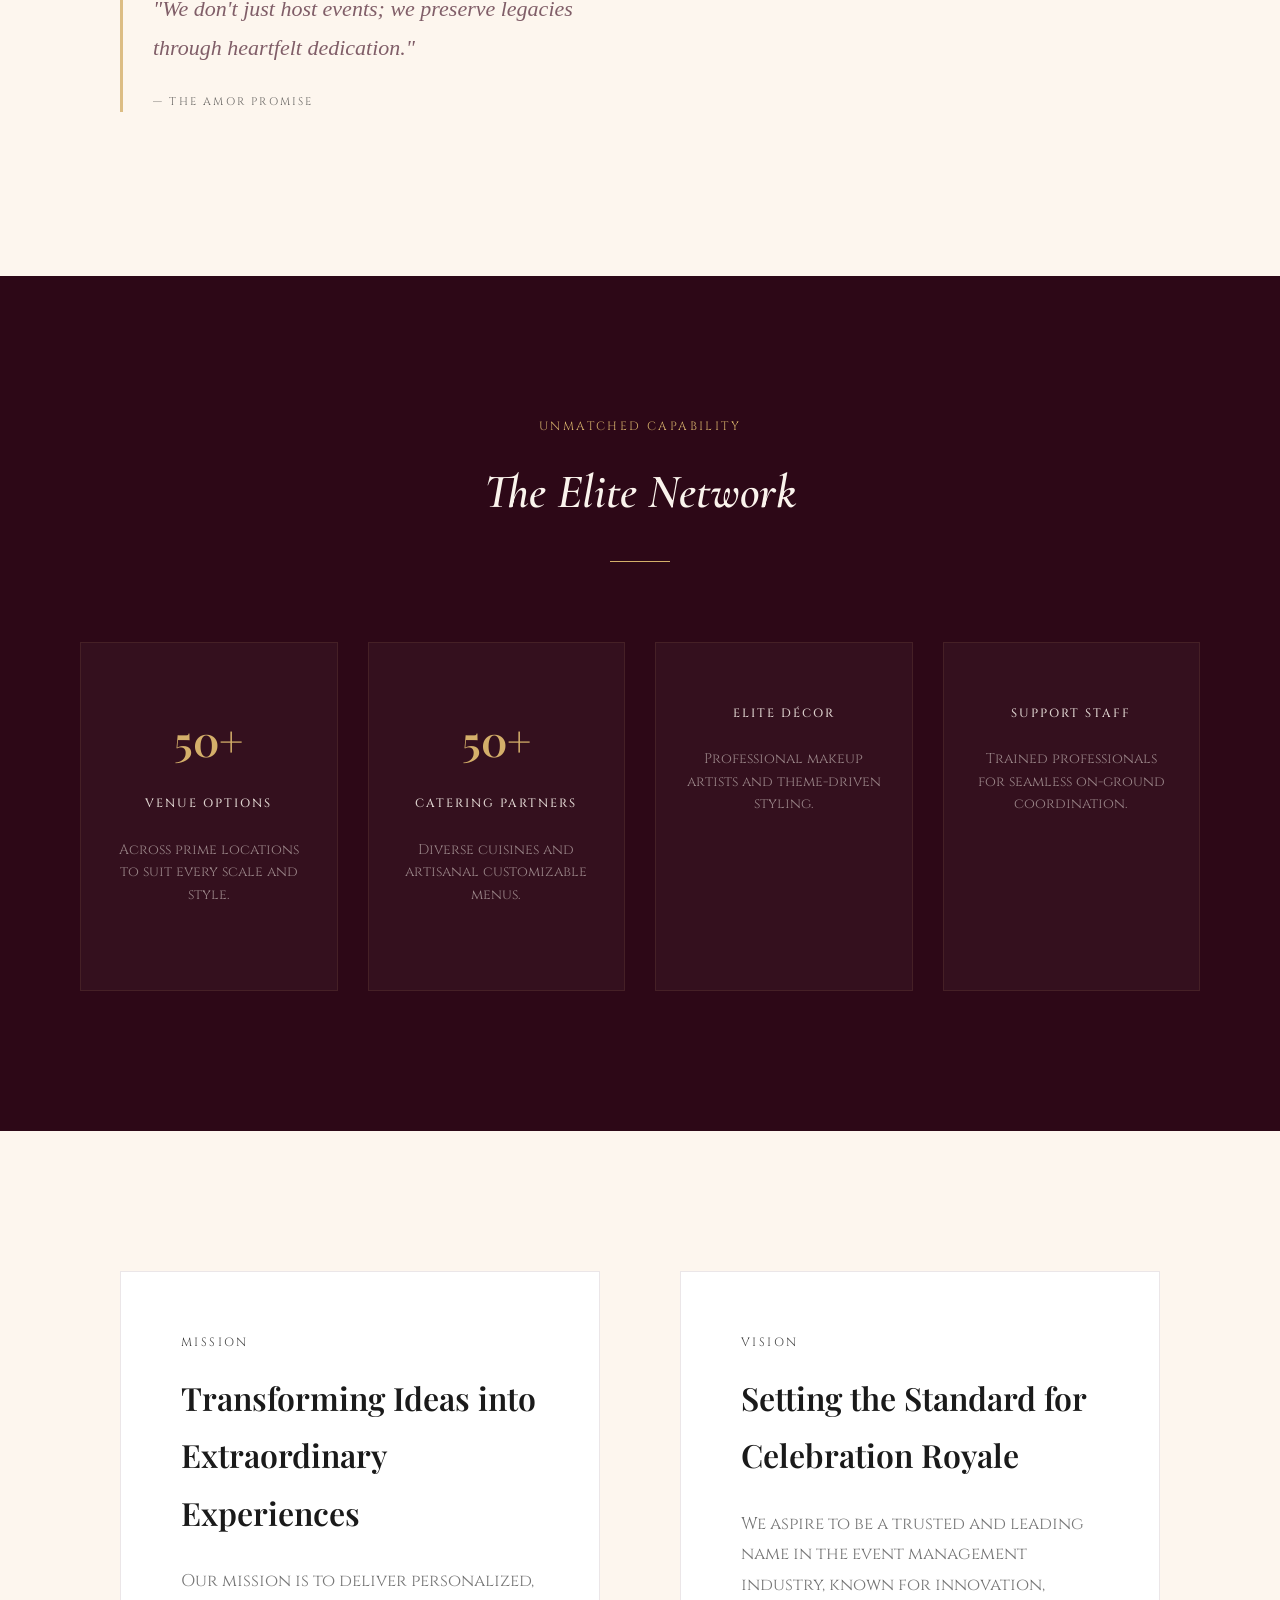
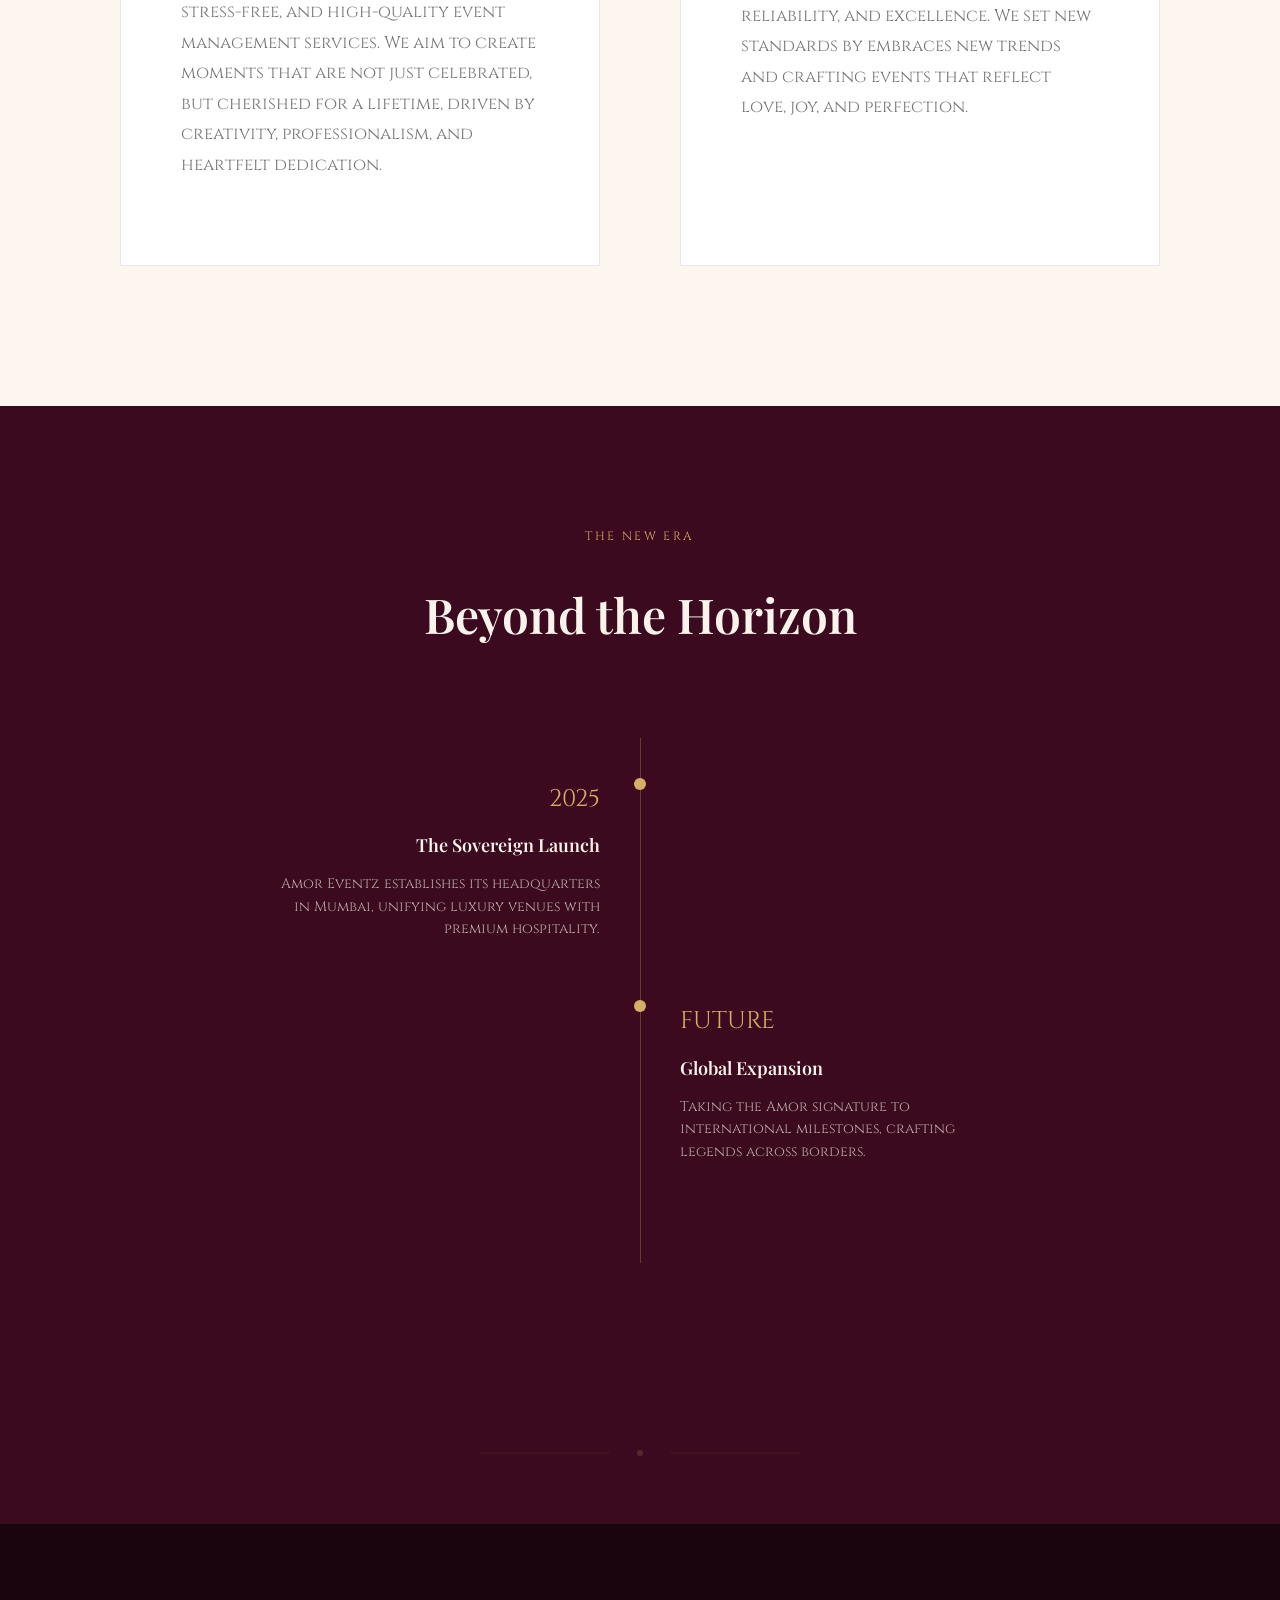
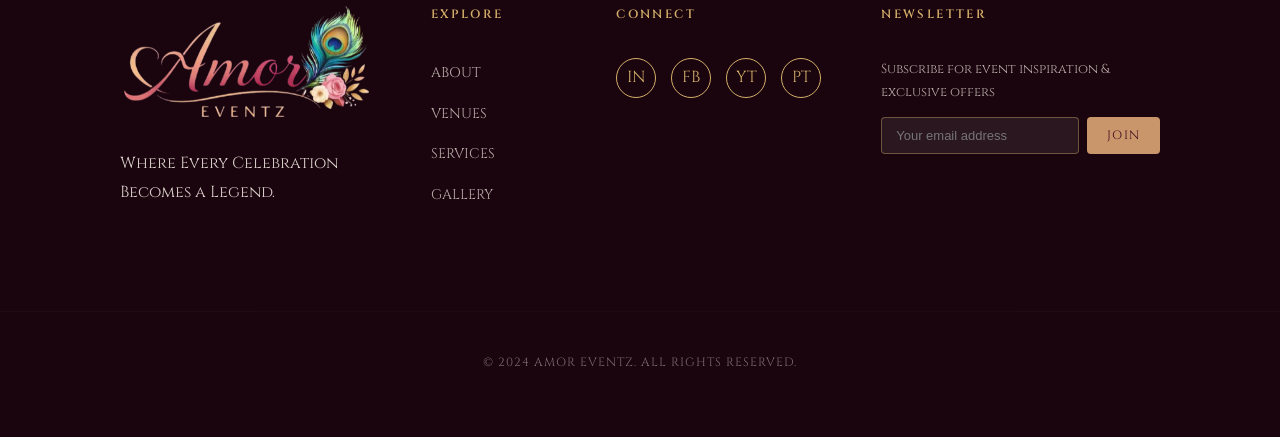
==== commit 4b0c2513: "About Us: Full Imperial Overhaul from Word Content" ====
--- a/about.html
+++ b/about.html
@@ -47,73 +47,108 @@
     <!-- HEADER -->
     <header class="page-header" style="background-image: linear-gradient(rgba(59, 10, 30, 0.75), rgba(59, 10, 30, 0.75)), url('assets/multi-colored-art-crafts.jpg');">
         <div class="container text-center reveal">
-            <p class="txt-ui txt-gold">ESTABLISHED 2009</p>
-            <h1 class="txt-hero" style="font-size:72px;" data-i18n="nav-about">Our Legacy</h1>
+            <p class="txt-ui txt-gold">ESTABLISHED 2025</p>
+            <h1 class="txt-hero" style="font-size:72px;" data-i18n="nav-about">AMOR EVENTZ</h1>
             <div class="divider-center" style="margin: 30px auto; width: 80px;"></div>
         </div>
     </header>
 
     <!-- FOUNDING STORY SECTION -->
-    <section class="section-light reveal" style="padding:120px 0;">
+    <section class="section-light reveal" style="padding:140px 0;">
         <div class="container" style="display:grid; grid-template-columns:1.2fr 1fr; gap:100px; align-items:center;">
             <div>
-                <p class="txt-ui txt-gold" style="margin-bottom:20px;">THE GENESIS</p>
-                <h2 class="txt-hero" style="font-size:52px; margin-bottom:40px;">Where Elegance Meets Extraordinary</h2>
-                <div class="txt-body" style="font-size:18px; line-height:1.8;">
-                    <p style="margin-bottom:30px;">Amor Eventz was born from a singular vision: to create a stage where life's most precious celebrations are treated with the reverence of history. What began as a bespoke wedding curation boutique in 2009 has evolved into a sovereign collection of heritage-inspired venues.</p>
-                    <p>Every chandelier, every silk drape, and every carved archway in our halls is a testament to our commitment to timeless luxury. We don't just host events; we preserve legacies through meticulous attention to detail and unmatched hospitality.</p>
-                </div>
-                <div style="margin-top:40px; padding-left:30px; border-left:2px solid var(--clr-secondary);">
-                    <p style="font-style:italic; font-size:20px; color:var(--clr-primary-bg);">"True luxury is found in the meticulous attention to the unseen details."</p>
-                    <p class="txt-ui" style="margin-top:10px;">— FOUNDING PHILOSOPHY</p>
+                <p class="txt-ui txt-gold" style="margin-bottom:20px;">THE PHILOSOPHY</p>
+                <h2 class="txt-hero" style="font-size:52px; margin-bottom:40px;">Born from Passion, Defined by Love</h2>
+                <div class="txt-body" style="font-size:18px; line-height:2.0; color: #444;">
+                    <p style="margin-bottom:30px;">Amor Eventz is a full-service event management company established in 2025, born out of a passion for creating unforgettable celebrations filled with love, elegance, and seamless execution.</p>
+                    <p style="margin-bottom:30px;">True to our name <strong>“Amor”</strong>, meaning love, we believe every event tells a story and we are here to bring that story to life, beautifully and effortlessly. From intimate gatherings to grand celebrations, we specialize in planning and managing all kinds of events you wish to celebrate.</p>
+                    <p>Whether it is a royal wedding, a milestone birthday, or a prestigious corporate gala, our experienced team pays attention to the smallest details, ensuring flawless execution from concept to completion.</p>
+                </div>
+                <div style="margin-top:40px; padding-left:30px; border-left:3px solid var(--clr-secondary); opacity: 0.8;">
+                    <p style="font-style:italic; font-size:22px; color:var(--clr-primary-bg); font-family: 'Playfair Display';">"We don't just host events; we preserve legacies through heartfelt dedication."</p>
+                    <p class="txt-ui" style="margin-top:12px; font-size: 11px;">— THE AMOR PROMISE</p>
                 </div>
             </div>
             <div style="position:relative;">
-                <img src="assets/about_heritage_hallway.png" alt="Heritage Hallway" style="width:100%; height:600px; object-fit:cover; filter: contrast(1.05);">
-                <div style="position:absolute; inset:0; border:1px solid #D4AF6A; transform:translate(-20px, 20px); pointer-events:none; z-index:-1;"></div>
-            </div>
-        </div>
-    </section>
-
-    <!-- TIMELINE SECTION -->
-    <section class="timeline-container reveal">
+                <img src="assets/about_heritage_hallway.png" alt="Heritage Hallway" style="width:100%; height:600px; object-fit:cover; filter: brightness(0.95);">
+                <div style="position:absolute; inset:0; border:1px solid #D4AF6A; transform:translate(-25px, 25px); pointer-events:none; z-index:-1;"></div>
+            </div>
+        </div>
+    </section>
+
+    <!-- THE ELITE NETWORK SECTION -->
+    <section class="section-dark reveal" style="padding:140px 0; background-color: #2D0817;">
+        <div class="container" style="max-width: 1600px;">
+            <div class="text-center" style="margin-bottom:80px;">
+                <p class="txt-ui txt-gold" style="margin-bottom:12px;">UNMATCHED CAPABILITY</p>
+                <h2 class="txt-hero" style="font-size:48px;">The Elite Network</h2>
+                <div class="divider-center" style="margin: 25px auto; width: 60px;"></div>
+            </div>
+
+            <div style="display:grid; grid-template-columns:repeat(4, 1fr); gap:30px;">
+                <div style="background:rgba(255,255,255,0.03); border:1px solid rgba(212,175,106,0.1); padding:60px 30px; text-align:center;">
+                    <h3 style="font-size:42px; color:var(--clr-secondary); font-family: 'Playfair Display'; margin-bottom:15px;">50+</h3>
+                    <p style="font-size:12px; letter-spacing:2px; font-weight: 500;">VENUE OPTIONS</p>
+                    <p style="font-size:14px; opacity: 0.6; margin-top: 15px; line-height: 1.6;">Across prime locations to suit every scale and style.</p>
+                </div>
+                <div style="background:rgba(255,255,255,0.03); border:1px solid rgba(212,175,106,0.1); padding:60px 30px; text-align:center;">
+                    <h3 style="font-size:42px; color:var(--clr-secondary); font-family: 'Playfair Display'; margin-bottom:15px;">50+</h3>
+                    <p style="font-size:12px; letter-spacing:2px; font-weight: 500;">CATERING PARTNERS</p>
+                    <p style="font-size:14px; opacity: 0.6; margin-top: 15px; line-height: 1.6;">Diverse cuisines and artisanal customizable menus.</p>
+                </div>
+                <div style="background:rgba(255,255,255,0.03); border:1px solid rgba(212,175,106,0.1); padding:60px 30px; text-align:center;">
+                    <i class="fas fa-wand-magic-sparkles" style="font-size:32px; color:var(--clr-secondary); margin-bottom:20px;"></i>
+                    <p style="font-size:12px; letter-spacing:2px; font-weight: 500;">ELITE DÉCOR</p>
+                    <p style="font-size:14px; opacity: 0.6; margin-top: 15px; line-height: 1.6;">Professional makeup artists and theme-driven styling.</p>
+                </div>
+                <div style="background:rgba(255,255,255,0.03); border:1px solid rgba(212,175,106,0.1); padding:60px 30px; text-align:center;">
+                    <i class="fas fa-users-cog" style="font-size:32px; color:var(--clr-secondary); margin-bottom:20px;"></i>
+                    <p style="font-size:12px; letter-spacing:2px; font-weight: 500;">SUPPORT STAFF</p>
+                    <p style="font-size:14px; opacity: 0.6; margin-top: 15px; line-height: 1.6;">Trained professionals for seamless on-ground coordination.</p>
+                </div>
+            </div>
+        </div>
+    </section>
+
+    <!-- STRATEGIC VISION SECTION -->
+    <section class="section-light reveal" style="padding:140px 0;">
+        <div class="container" style="display:grid; grid-template-columns:1fr 1fr; gap:80px;">
+            <div style="padding:60px; border:1px solid rgba(59, 10, 30, 0.1); background:#fff;">
+                <p class="txt-ui txt-gold" style="margin-bottom:15px;">MISSION</p>
+                <h3 style="font-size:32px; margin-bottom:25px;">Transforming Ideas into Extraordinary Experiences</h3>
+                <p style="font-size:17px; line-height:1.8; color:#555;">Our mission is to deliver personalized, stress-free, and high-quality event management services. We aim to create moments that are not just celebrated, but cherished for a lifetime, driven by creativity, professionalism, and heartfelt dedication.</p>
+            </div>
+            <div style="padding:60px; border:1px solid rgba(59, 10, 30, 0.1); background:#fff;">
+                <p class="txt-ui txt-gold" style="margin-bottom:15px;">VISION</p>
+                <h3 style="font-size:32px; margin-bottom:25px;">Setting the Standard for Celebration Royale</h3>
+                <p style="font-size:17px; line-height:1.8; color:#555;">We aspire to be a trusted and leading name in the event management industry, known for innovation, reliability, and excellence. We set new standards by embraces new trends and crafting events that reflect love, joy, and perfection.</p>
+            </div>
+        </div>
+    </section>
+
+    <!-- UPDATED TIMELINE -->
+    <section class="timeline-container reveal" style="padding-bottom: 120px;">
         <div class="container">
             <div class="text-center" style="margin-bottom:80px;">
-                <p class="txt-ui txt-gold">THE JOURNEY</p>
-                <h2 style="font-size:48px;">Milestones of Excellence</h2>
+                <p class="txt-ui txt-gold">THE NEW ERA</p>
+                <h2 style="font-size:48px;">Beyond the Horizon</h2>
             </div>
             
             <div class="timeline">
                 <div class="timeline-item reveal">
                     <div class="timeline-dot"></div>
-                    <span class="timeline-year">2009</span>
+                    <span class="timeline-year">2025</span>
                     <div class="timeline-content">
-                        <h3>The Boutique Era</h3>
-                        <p>Amor Eventz launches as a boutique event styling agency in the heart of the city.</p>
+                        <h3>The Sovereign Launch</h3>
+                        <p>Amor Eventz establishes its headquarters in Mumbai, unifying luxury venues with premium hospitality.</p>
                     </div>
                 </div>
                 <div class="timeline-item reveal delay-1">
                     <div class="timeline-dot"></div>
-                    <span class="timeline-year">2015</span>
+                    <span class="timeline-year">FUTURE</span>
                     <div class="timeline-content">
-                        <h3>Grand Ballroom Unveiled</h3>
-                        <p>Our flagship 500-capacity Grand Ballroom opens, setting new standards for luxury.</p>
-                    </div>
-                </div>
-                <div class="timeline-item reveal delay-2">
-                    <div class="timeline-dot"></div>
-                    <span class="timeline-year">2020</span>
-                    <div class="timeline-content">
-                        <h3>Digital Transformation</h3>
-                        <p>Revolutionized guest experiences with high-end virtual tours and safety systems.</p>
-                    </div>
-                </div>
-                <div class="timeline-item reveal delay-3">
-                    <div class="timeline-dot"></div>
-                    <span class="timeline-year">2024</span>
-                    <div class="timeline-content">
-                        <h3>The Legend Continues</h3>
-                        <p>Awarded 'Premier Luxury Venue of the Year' with 500+ successful celebrations.</p>
+                        <h3>Global Expansion</h3>
+                        <p>Taking the Amor signature to international milestones, crafting legends across borders.</p>
                     </div>
                 </div>
             </div>
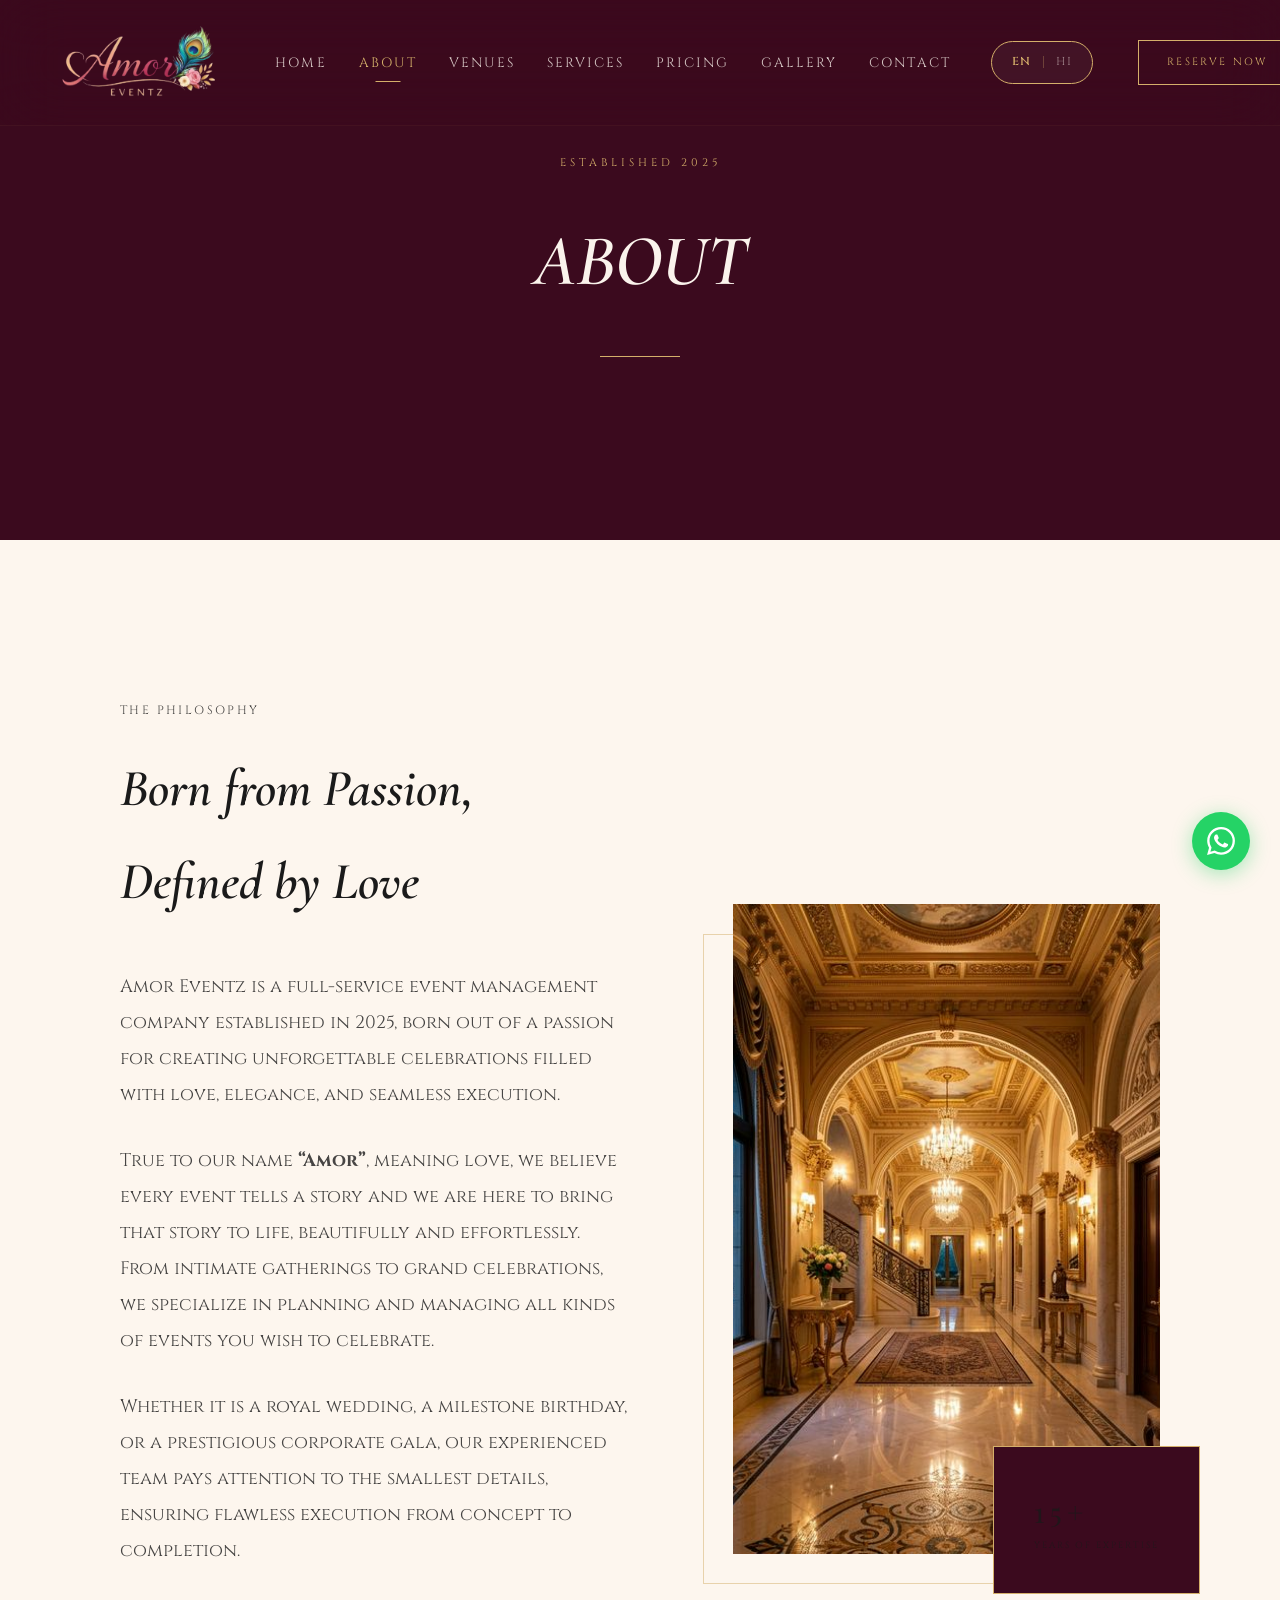
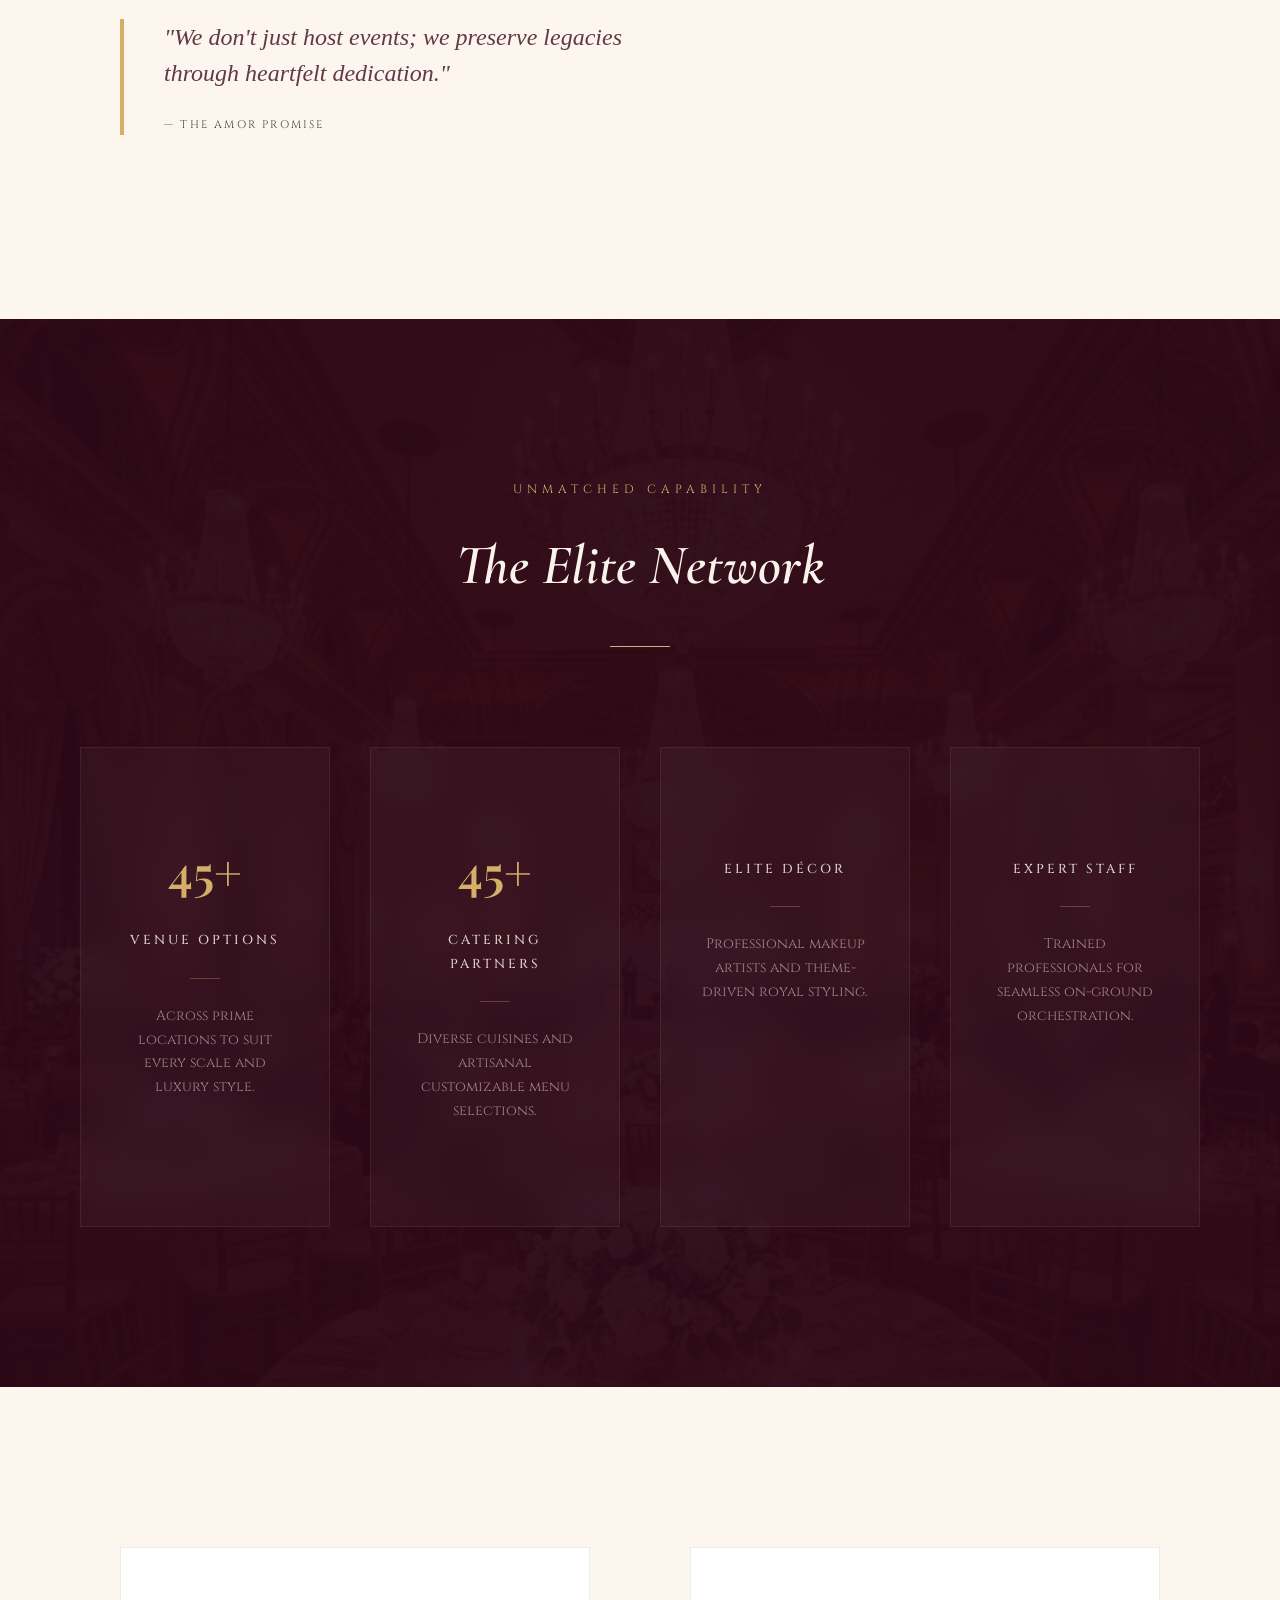
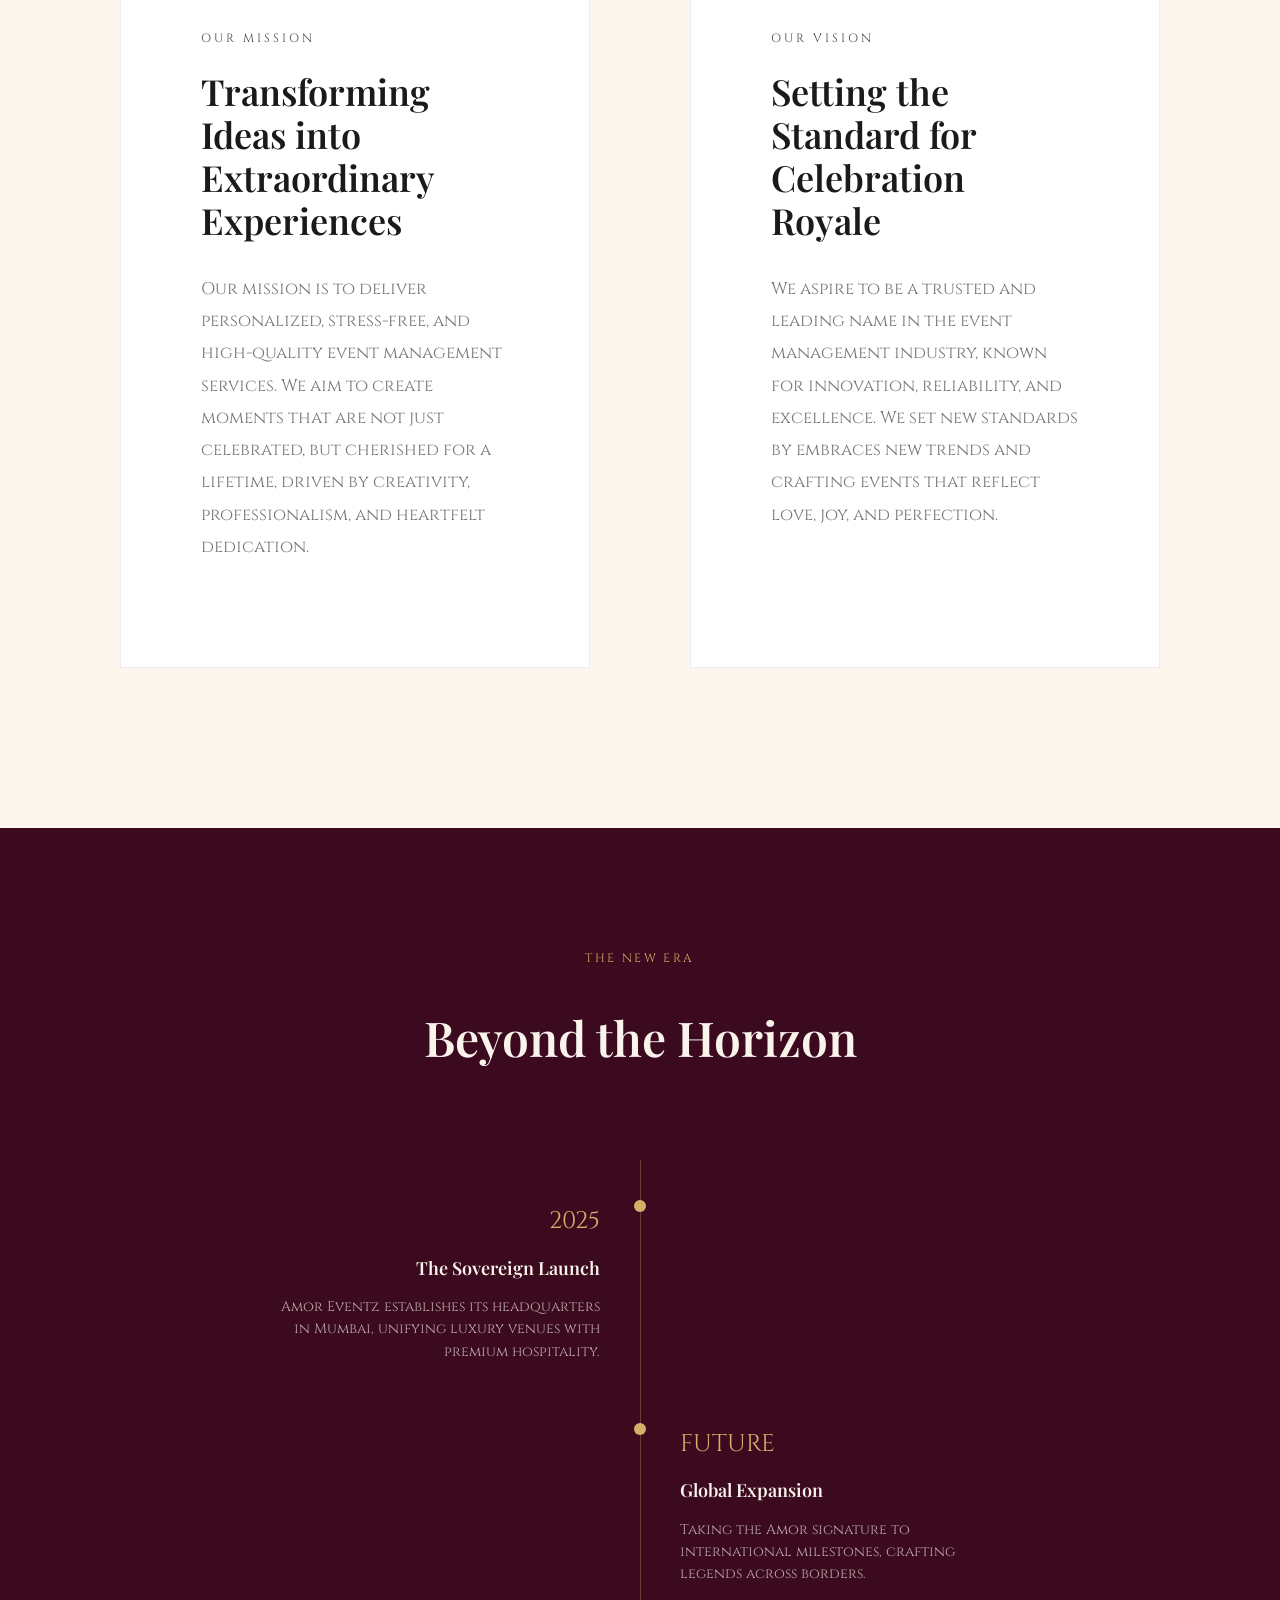
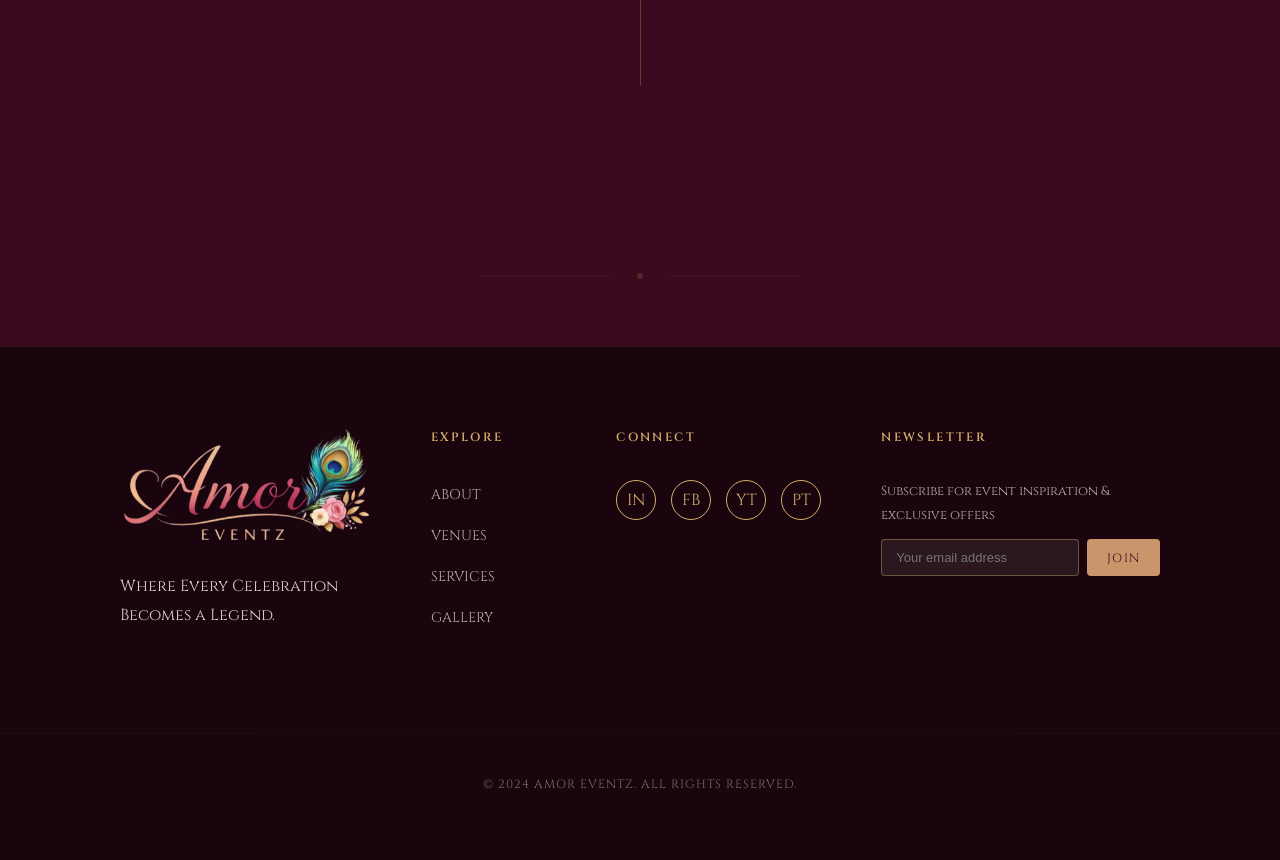
==== commit 9f2b40ea: "Aesthetics: Imperial About Us - Kinetic Counters & Glassmorphism" ====
--- a/about.html
+++ b/about.html
@@ -45,83 +45,105 @@
     </nav>
 
     <!-- HEADER -->
-    <header class="page-header" style="background-image: linear-gradient(rgba(59, 10, 30, 0.75), rgba(59, 10, 30, 0.75)), url('assets/multi-colored-art-crafts.jpg');">
+    <header class="page-header">
+        <div class="header-bg-zoom" style="background-image: linear-gradient(rgba(59, 10, 30, 0.75), rgba(59, 10, 30, 0.75)), url('assets/multi-colored-art-crafts.jpg');"></div>
         <div class="container text-center reveal">
-            <p class="txt-ui txt-gold">ESTABLISHED 2025</p>
+            <p class="txt-ui txt-gold" style="font-size: 11px; letter-spacing: 4px;">ESTABLISHED 2025</p>
             <h1 class="txt-hero" style="font-size:72px;" data-i18n="nav-about">AMOR EVENTZ</h1>
             <div class="divider-center" style="margin: 30px auto; width: 80px;"></div>
         </div>
     </header>
 
     <!-- FOUNDING STORY SECTION -->
-    <section class="section-light reveal" style="padding:140px 0;">
+    <section class="section-light reveal" style="padding:160px 0;">
         <div class="container" style="display:grid; grid-template-columns:1.2fr 1fr; gap:100px; align-items:center;">
             <div>
                 <p class="txt-ui txt-gold" style="margin-bottom:20px;">THE PHILOSOPHY</p>
-                <h2 class="txt-hero" style="font-size:52px; margin-bottom:40px;">Born from Passion, Defined by Love</h2>
-                <div class="txt-body" style="font-size:18px; line-height:2.0; color: #444;">
+                <h2 class="txt-hero" style="font-size:52px; margin-bottom:40px;">Born from Passion,<br>Defined by Love</h2>
+                <div class="txt-body" style="font-size:18px; line-height:2.0; color: #333;">
                     <p style="margin-bottom:30px;">Amor Eventz is a full-service event management company established in 2025, born out of a passion for creating unforgettable celebrations filled with love, elegance, and seamless execution.</p>
                     <p style="margin-bottom:30px;">True to our name <strong>“Amor”</strong>, meaning love, we believe every event tells a story and we are here to bring that story to life, beautifully and effortlessly. From intimate gatherings to grand celebrations, we specialize in planning and managing all kinds of events you wish to celebrate.</p>
                     <p>Whether it is a royal wedding, a milestone birthday, or a prestigious corporate gala, our experienced team pays attention to the smallest details, ensuring flawless execution from concept to completion.</p>
                 </div>
-                <div style="margin-top:40px; padding-left:30px; border-left:3px solid var(--clr-secondary); opacity: 0.8;">
-                    <p style="font-style:italic; font-size:22px; color:var(--clr-primary-bg); font-family: 'Playfair Display';">"We don't just host events; we preserve legacies through heartfelt dedication."</p>
-                    <p class="txt-ui" style="margin-top:12px; font-size: 11px;">— THE AMOR PROMISE</p>
+                <div style="margin-top:50px; padding-left:40px; border-left:4px solid var(--clr-secondary); position: relative;">
+                    <i class="fas fa-quote-left" style="position: absolute; left: 10px; top: -10px; font-size: 32px; color: var(--clr-secondary); opacity: 0.15;"></i>
+                    <p style="font-style:italic; font-size:24px; color:var(--clr-primary-bg); font-family: 'Playfair Display'; line-height: 1.5;">"We don't just host events; we preserve legacies through heartfelt dedication."</p>
+                    <p class="txt-ui" style="margin-top:15px; font-size: 11px;">— THE AMOR PROMISE</p>
                 </div>
             </div>
             <div style="position:relative;">
-                <img src="assets/about_heritage_hallway.png" alt="Heritage Hallway" style="width:100%; height:600px; object-fit:cover; filter: brightness(0.95);">
-                <div style="position:absolute; inset:0; border:1px solid #D4AF6A; transform:translate(-25px, 25px); pointer-events:none; z-index:-1;"></div>
+                <div style="overflow: hidden;">
+                    <img src="assets/about_heritage_hallway.png" alt="Heritage Hallway" style="width:100%; height:650px; object-fit:cover; transition: transform 2s ease;">
+                </div>
+                <div style="position:absolute; inset:0; border:1px solid #D4AF6A; transform:translate(-30px, 30px); pointer-events:none; z-index:-1; opacity: 0.5;"></div>
+                <div style="position:absolute; right: -40px; bottom: -40px; background: var(--clr-primary-bg); padding: 40px; border: 1px solid var(--clr-secondary); color: #fff;">
+                    <p class="txt-ui txt-gold" style="margin:0; font-size: 28px; font-family: 'Playfair Display';">15+</p>
+                    <p style="margin:0; font-size: 9px; letter-spacing: 2px; opacity: 0.7;">YEARS OF EXPERTISE</p>
+                </div>
             </div>
         </div>
     </section>
 
     <!-- THE ELITE NETWORK SECTION -->
-    <section class="section-dark reveal" style="padding:140px 0; background-color: #2D0817;">
+    <section class="section-dark reveal" style="padding:160px 0; background-attachment: fixed; background-image: linear-gradient(rgba(45, 8, 23, 0.96), rgba(45, 8, 23, 0.96)), url('assets/venue_grand_ballroom.png'); background-size: cover;">
         <div class="container" style="max-width: 1600px;">
-            <div class="text-center" style="margin-bottom:80px;">
-                <p class="txt-ui txt-gold" style="margin-bottom:12px;">UNMATCHED CAPABILITY</p>
-                <h2 class="txt-hero" style="font-size:48px;">The Elite Network</h2>
-                <div class="divider-center" style="margin: 25px auto; width: 60px;"></div>
-            </div>
-
-            <div style="display:grid; grid-template-columns:repeat(4, 1fr); gap:30px;">
-                <div style="background:rgba(255,255,255,0.03); border:1px solid rgba(212,175,106,0.1); padding:60px 30px; text-align:center;">
-                    <h3 style="font-size:42px; color:var(--clr-secondary); font-family: 'Playfair Display'; margin-bottom:15px;">50+</h3>
-                    <p style="font-size:12px; letter-spacing:2px; font-weight: 500;">VENUE OPTIONS</p>
-                    <p style="font-size:14px; opacity: 0.6; margin-top: 15px; line-height: 1.6;">Across prime locations to suit every scale and style.</p>
-                </div>
-                <div style="background:rgba(255,255,255,0.03); border:1px solid rgba(212,175,106,0.1); padding:60px 30px; text-align:center;">
-                    <h3 style="font-size:42px; color:var(--clr-secondary); font-family: 'Playfair Display'; margin-bottom:15px;">50+</h3>
-                    <p style="font-size:12px; letter-spacing:2px; font-weight: 500;">CATERING PARTNERS</p>
-                    <p style="font-size:14px; opacity: 0.6; margin-top: 15px; line-height: 1.6;">Diverse cuisines and artisanal customizable menus.</p>
-                </div>
-                <div style="background:rgba(255,255,255,0.03); border:1px solid rgba(212,175,106,0.1); padding:60px 30px; text-align:center;">
-                    <i class="fas fa-wand-magic-sparkles" style="font-size:32px; color:var(--clr-secondary); margin-bottom:20px;"></i>
-                    <p style="font-size:12px; letter-spacing:2px; font-weight: 500;">ELITE DÉCOR</p>
-                    <p style="font-size:14px; opacity: 0.6; margin-top: 15px; line-height: 1.6;">Professional makeup artists and theme-driven styling.</p>
-                </div>
-                <div style="background:rgba(255,255,255,0.03); border:1px solid rgba(212,175,106,0.1); padding:60px 30px; text-align:center;">
-                    <i class="fas fa-users-cog" style="font-size:32px; color:var(--clr-secondary); margin-bottom:20px;"></i>
-                    <p style="font-size:12px; letter-spacing:2px; font-weight: 500;">SUPPORT STAFF</p>
-                    <p style="font-size:14px; opacity: 0.6; margin-top: 15px; line-height: 1.6;">Trained professionals for seamless on-ground coordination.</p>
+            <div class="text-center" style="margin-bottom:100px;">
+                <p class="txt-ui txt-gold" style="margin-bottom:15px; letter-spacing: 5px;">UNMATCHED CAPABILITY</p>
+                <h2 class="txt-hero" style="font-size:56px;">The Elite Network</h2>
+                <div class="divider-center" style="margin: 30px auto; width: 60px;"></div>
+            </div>
+
+            <div style="display:grid; grid-template-columns:repeat(4, 1fr); gap:40px;">
+                <div class="glass-card" style="padding:80px 40px; text-align:center;">
+                    <h3 style="font-size:48px; color:var(--clr-secondary); font-family: 'Playfair Display'; margin-bottom:15px;">
+                        <span class="counter" data-target="50" data-suffix="+">0+</span>
+                    </h3>
+                    <p style="font-size:13px; letter-spacing:3px; font-weight: 500; text-transform: uppercase;">Venue Options</p>
+                    <div style="width:30px; height:1px; background:rgba(212,175,106,0.3); margin: 25px auto;"></div>
+                    <p style="font-size:14px; opacity: 0.6; line-height: 1.7;">Across prime locations to suit every scale and luxury style.</p>
+                </div>
+                <div class="glass-card" style="padding:80px 40px; text-align:center;">
+                    <h3 style="font-size:48px; color:var(--clr-secondary); font-family: 'Playfair Display'; margin-bottom:15px;">
+                        <span class="counter" data-target="50" data-suffix="+">0+</span>
+                    </h3>
+                    <p style="font-size:13px; letter-spacing:3px; font-weight: 500; text-transform: uppercase;">Catering Partners</p>
+                    <div style="width:30px; height:1px; background:rgba(212,175,106,0.3); margin: 25px auto;"></div>
+                    <p style="font-size:14px; opacity: 0.6; line-height: 1.7;">Diverse cuisines and artisanal customizable menu selections.</p>
+                </div>
+                <div class="glass-card" style="padding:80px 40px; text-align:center;">
+                    <div style="margin-bottom:30px;">
+                        <i class="fas fa-wand-magic-sparkles" style="font-size:42px; color:var(--clr-secondary); opacity: 0.8;"></i>
+                    </div>
+                    <p style="font-size:13px; letter-spacing:3px; font-weight: 500; text-transform: uppercase;">Elite Décor</p>
+                    <div style="width:30px; height:1px; background:rgba(212,175,106,0.3); margin: 25px auto;"></div>
+                    <p style="font-size:14px; opacity: 0.6; line-height: 1.7;">Professional makeup artists and theme-driven royal styling.</p>
+                </div>
+                <div class="glass-card" style="padding:80px 40px; text-align:center;">
+                    <div style="margin-bottom:30px;">
+                        <i class="fas fa-users-viewfinder" style="font-size:42px; color:var(--clr-secondary); opacity: 0.8;"></i>
+                    </div>
+                    <p style="font-size:13px; letter-spacing:3px; font-weight: 500; text-transform: uppercase;">Expert Staff</p>
+                    <div style="width:30px; height:1px; background:rgba(212,175,106,0.3); margin: 25px auto;"></div>
+                    <p style="font-size:14px; opacity: 0.6; line-height: 1.7;">Trained professionals for seamless on-ground orchestration.</p>
                 </div>
             </div>
         </div>
     </section>
 
     <!-- STRATEGIC VISION SECTION -->
-    <section class="section-light reveal" style="padding:140px 0;">
-        <div class="container" style="display:grid; grid-template-columns:1fr 1fr; gap:80px;">
-            <div style="padding:60px; border:1px solid rgba(59, 10, 30, 0.1); background:#fff;">
-                <p class="txt-ui txt-gold" style="margin-bottom:15px;">MISSION</p>
-                <h3 style="font-size:32px; margin-bottom:25px;">Transforming Ideas into Extraordinary Experiences</h3>
-                <p style="font-size:17px; line-height:1.8; color:#555;">Our mission is to deliver personalized, stress-free, and high-quality event management services. We aim to create moments that are not just celebrated, but cherished for a lifetime, driven by creativity, professionalism, and heartfelt dedication.</p>
-            </div>
-            <div style="padding:60px; border:1px solid rgba(59, 10, 30, 0.1); background:#fff;">
-                <p class="txt-ui txt-gold" style="margin-bottom:15px;">VISION</p>
-                <h3 style="font-size:32px; margin-bottom:25px;">Setting the Standard for Celebration Royale</h3>
-                <p style="font-size:17px; line-height:1.8; color:#555;">We aspire to be a trusted and leading name in the event management industry, known for innovation, reliability, and excellence. We set new standards by embraces new trends and crafting events that reflect love, joy, and perfection.</p>
+    <section class="section-light reveal" style="padding:160px 0;">
+        <div class="container" style="display:grid; grid-template-columns:1fr 1fr; gap:100px;">
+            <div style="padding:80px; border:1px solid rgba(59, 10, 30, 0.08); background:#fff; position: relative; overflow: hidden;">
+                <p class="txt-ui txt-gold" style="margin-bottom:20px; letter-spacing: 3px;">OUR MISSION</p>
+                <h3 style="font-size:36px; margin-bottom:30px; line-height: 1.2;">Transforming Ideas into Extraordinary Experiences</h3>
+                <p style="font-size:17px; line-height:1.9; color:#555;">Our mission is to deliver personalized, stress-free, and high-quality event management services. We aim to create moments that are not just celebrated, but cherished for a lifetime, driven by creativity, professionalism, and heartfelt dedication.</p>
+                <i class="fas fa-bullseye" style="position: absolute; right: -20px; bottom: -20px; font-size: 120px; color: var(--clr-primary-bg); opacity: 0.03;"></i>
+            </div>
+            <div style="padding:80px; border:1px solid rgba(59, 10, 30, 0.08); background:#fff; position: relative; overflow: hidden;">
+                <p class="txt-ui txt-gold" style="margin-bottom:20px; letter-spacing: 3px;">OUR VISION</p>
+                <h3 style="font-size:36px; margin-bottom:30px; line-height: 1.2;">Setting the Standard for Celebration Royale</h3>
+                <p style="font-size:17px; line-height:1.9; color:#555;">We aspire to be a trusted and leading name in the event management industry, known for innovation, reliability, and excellence. We set new standards by embraces new trends and crafting events that reflect love, joy, and perfection.</p>
+                <i class="fas fa-eye" style="position: absolute; right: -20px; bottom: -20px; font-size: 120px; color: var(--clr-primary-bg); opacity: 0.03;"></i>
             </div>
         </div>
     </section>
--- a/styles.css
+++ b/styles.css
@@ -98,6 +98,22 @@
 .section-light {
     background-color: var(--clr-light-section);
     color: var(--clr-charcoal);
+}
+
+/* Glassmorphism Presets */
+.glass-card {
+    background: rgba(255, 255, 255, 0.03);
+    backdrop-filter: blur(15px);
+    -webkit-backdrop-filter: blur(15px);
+    border: 1px solid rgba(212, 175, 106, 0.1);
+    transition: var(--transition-smooth);
+}
+
+.glass-card:hover {
+    background: rgba(255, 255, 255, 0.07);
+    border-color: rgba(212, 175, 106, 0.4);
+    transform: translateY(-10px);
+    box-shadow: 0 20px 40px rgba(0, 0, 0, 0.4);
 }
 
 .section-light h1, 
@@ -143,6 +159,26 @@
     padding: 15px 0;
     border-bottom: 1px solid rgba(212, 175, 106, 0.2);
     box-shadow: 0 10px 40px rgba(0, 0, 0, 0.5);
+}
+
+/* Page Header Cinematic Zoom */
+.page-header {
+    position: relative;
+    overflow: hidden;
+}
+
+.header-bg-zoom {
+    position: absolute;
+    inset: 0;
+    background-size: cover;
+    background-position: center;
+    animation: kenBurnsHeader 20s infinite alternate linear;
+    z-index: -1;
+}
+
+@keyframes kenBurnsHeader {
+    from { transform: scale(1); }
+    to { transform: scale(1.15); }
 }
 
 .nav-container {
